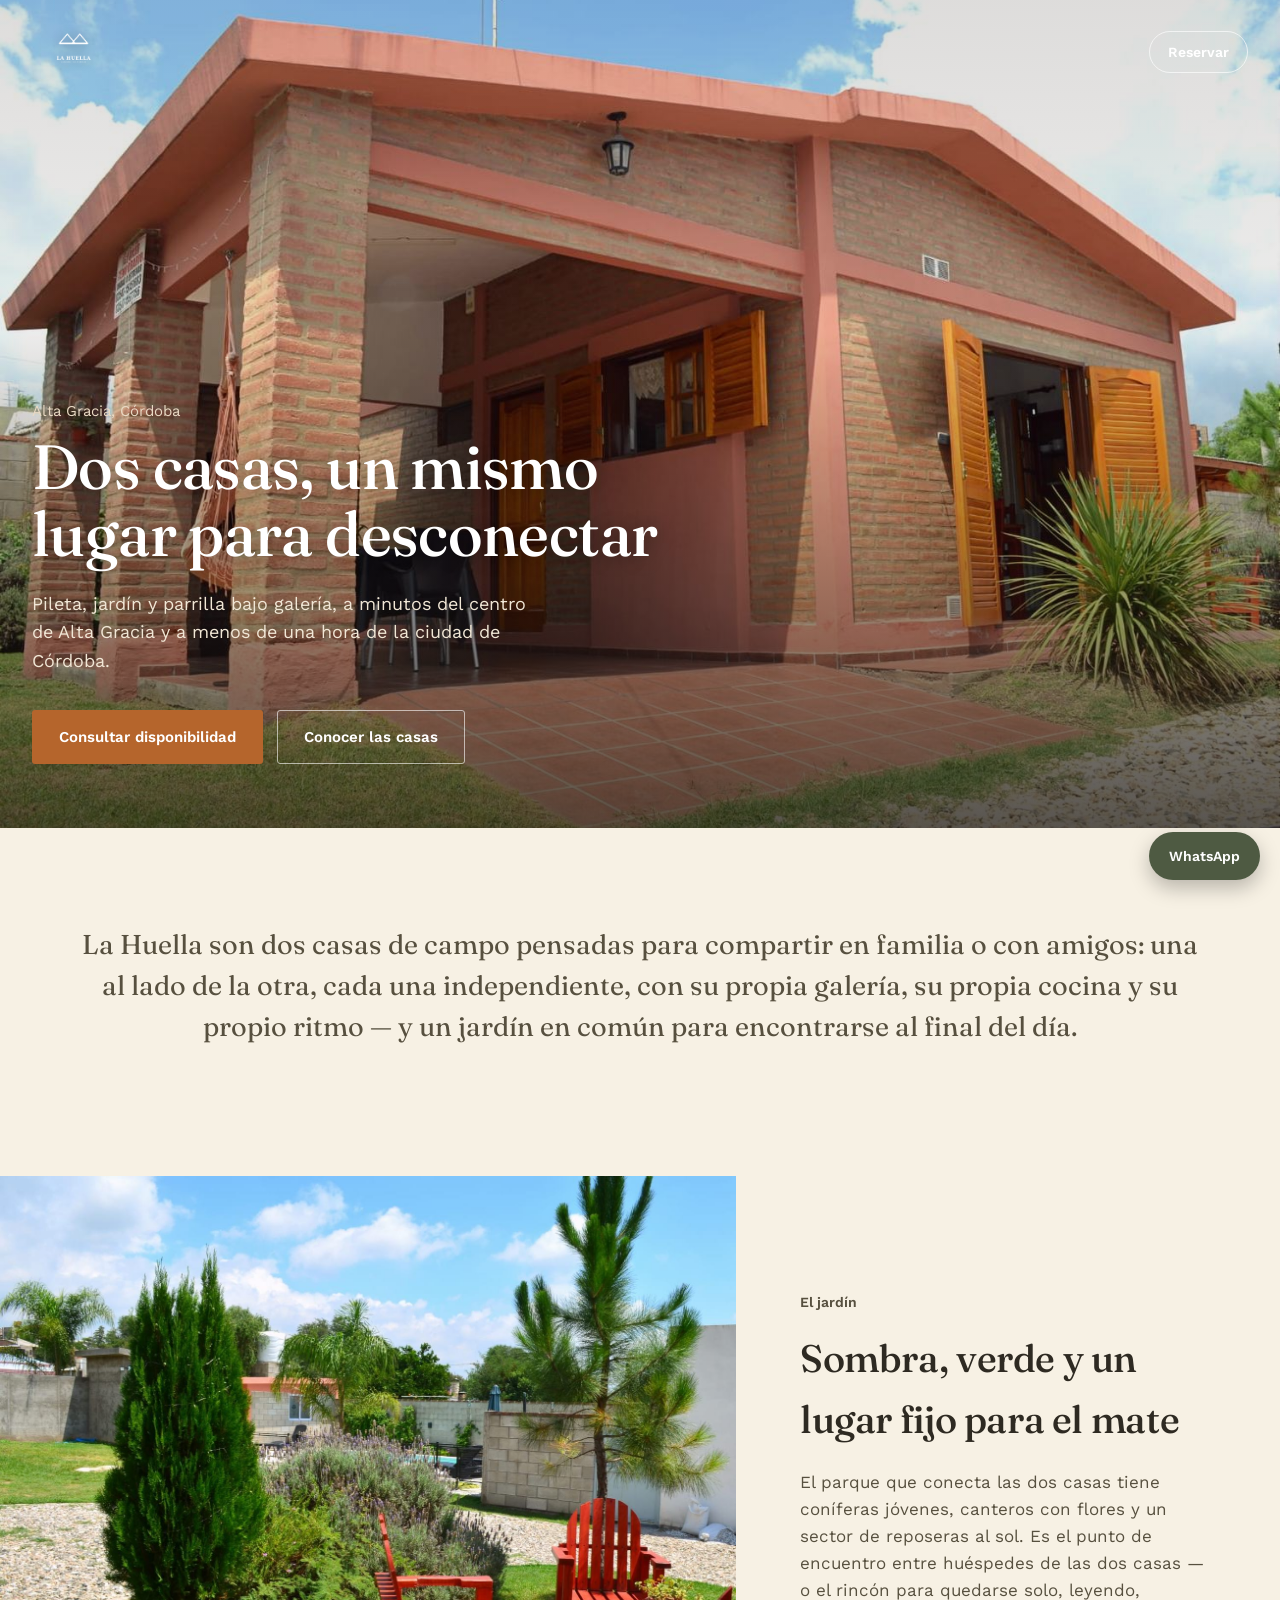
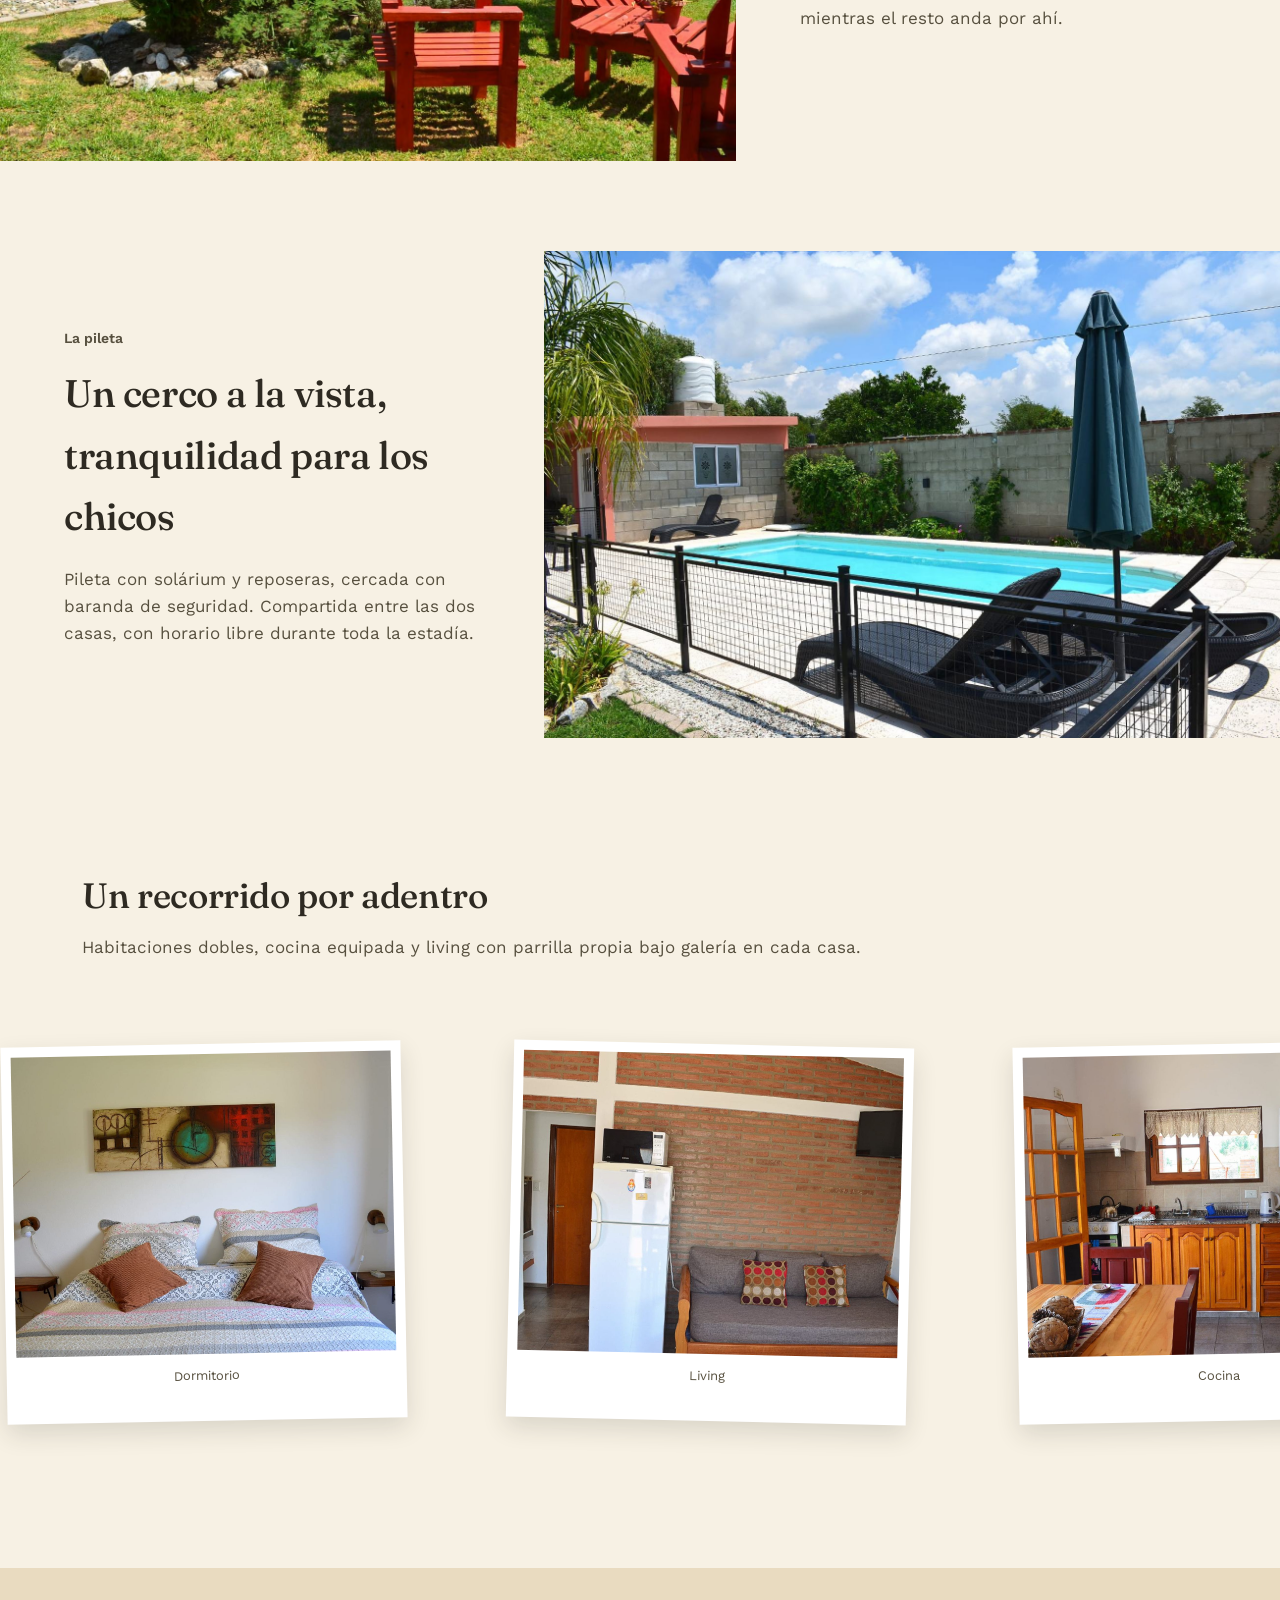
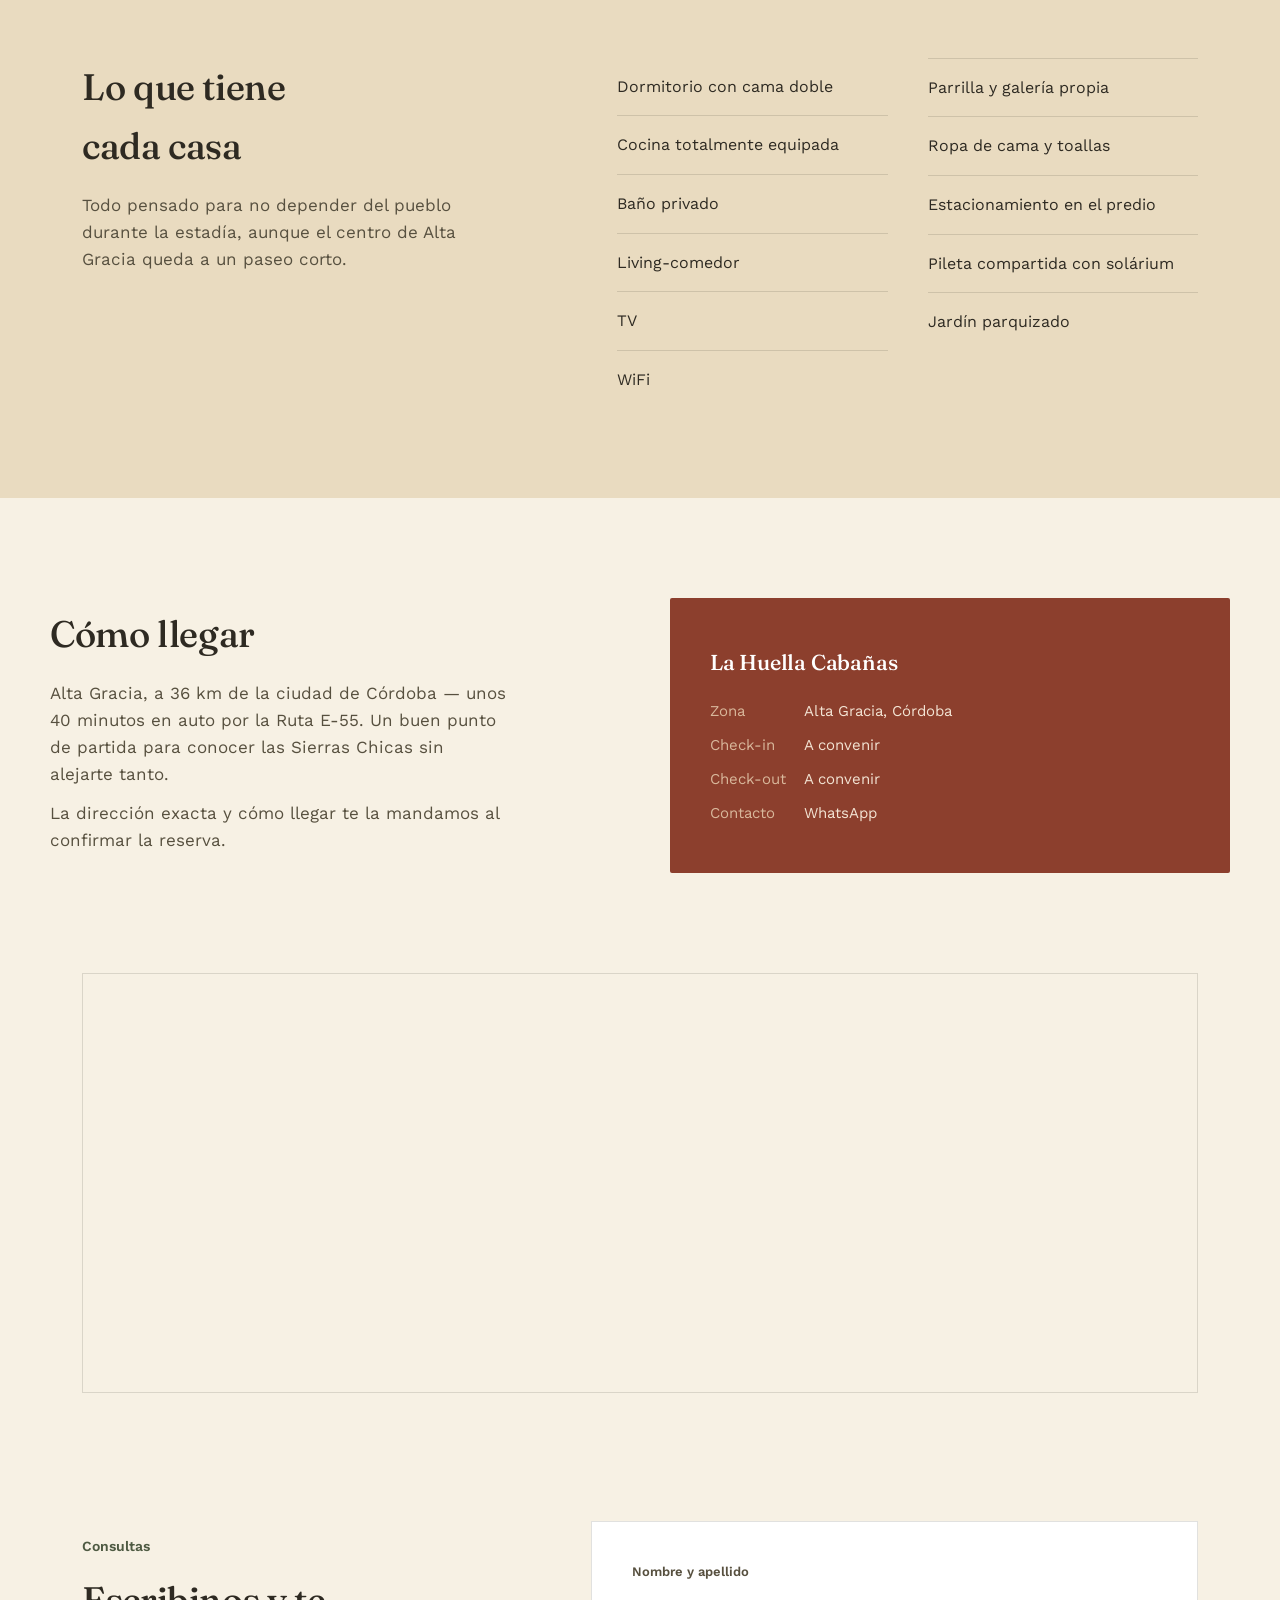
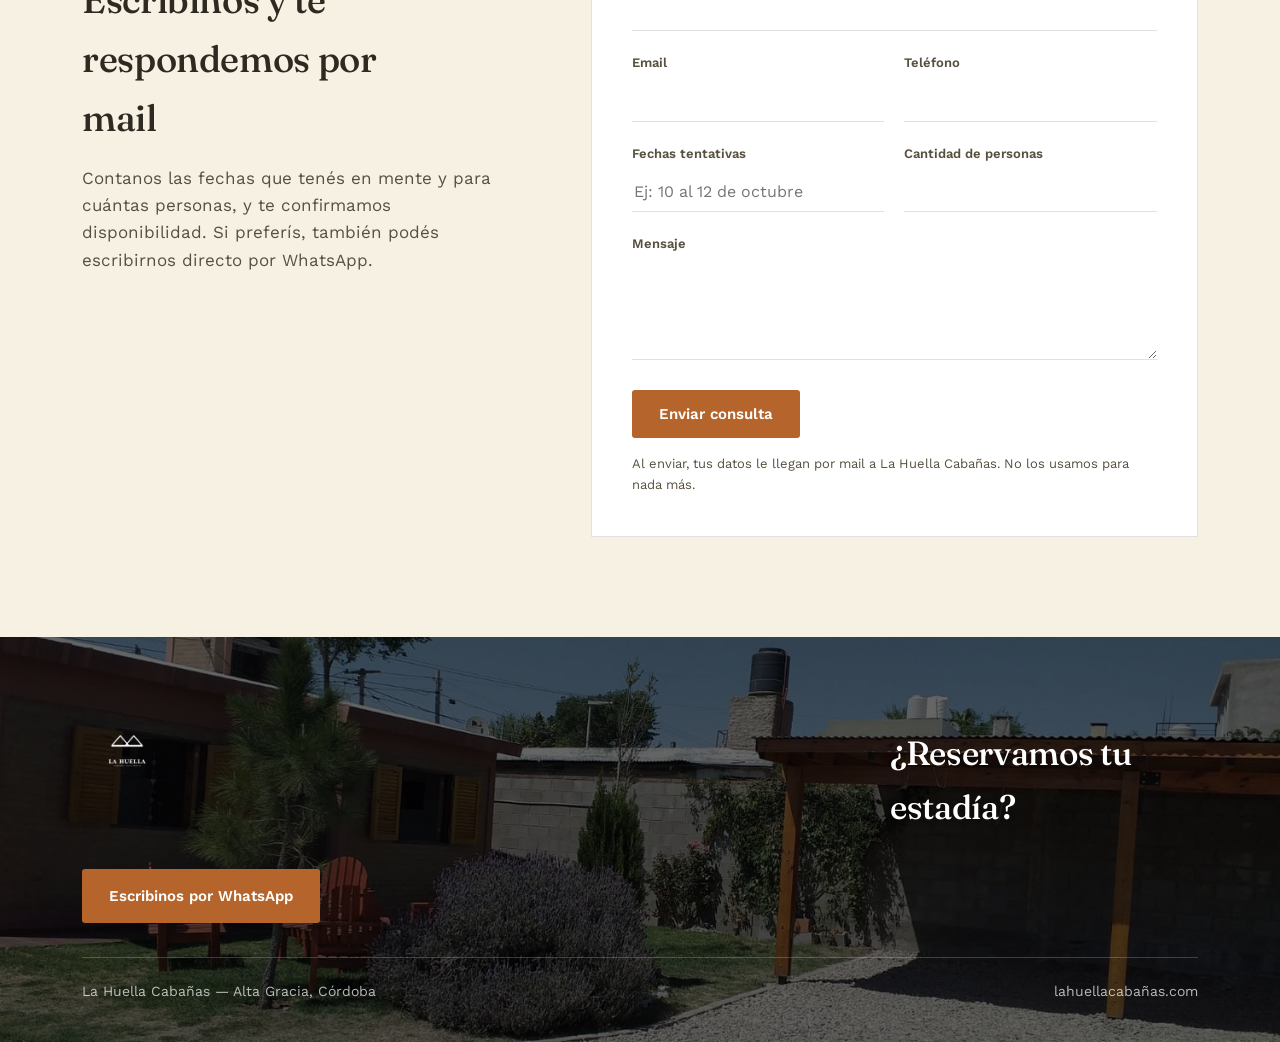
==== index.html @ e029734f "Add files via upload" ====
<!DOCTYPE html>
<html lang="es-AR">
<head>
<meta charset="UTF-8">
<meta name="viewport" content="width=device-width, initial-scale=1.0">
<title>La Huella Cabañas — Alojamiento rural en Alta Gracia, Córdoba</title>
<meta name="description" content="Dos casas independientes con pileta, jardín y parrilla, a minutos de Alta Gracia. Escapada rural cerca de la ciudad de Córdoba.">
<link rel="icon" href="favicon.ico">
<link rel="stylesheet" href="style.css">

<!--
  Nota para César/Juan: este bloque es "Schema.org" (datos estructurados) —
  no se ve en la página, pero le confirma a Google que esto es un alojamiento
  y con qué datos (nombre, ubicación, contacto). Ayuda al posicionamiento local
  y a que Google arme bien la ficha del negocio.
  Reemplazar los placeholders (dirección exacta, teléfono, Instagram) apenas
  los tengamos confirmados.
-->
<script type="application/ld+json">
{
  "@context": "https://schema.org",
  "@type": "LodgingBusiness",
  "name": "La Huella Cabañas",
  "description": "Dos casas independientes con pileta, jardín y parrilla, en Alta Gracia, Córdoba.",
  "image": "https://lahuellacabañas.com/img/PHOTO-2026-07-20-19-51-26_3.jpg",
  "url": "https://lahuellacabañas.com/",
  "telephone": "+54 9 3547 57-7756",
  "priceRange": "$$",
  "address": {
    "@type": "PostalAddress",
    "streetAddress": "A confirmar",
    "addressLocality": "Alta Gracia",
    "addressRegion": "Córdoba",
    "postalCode": "5186",
    "addressCountry": "AR"
  },
  "geo": {
    "@type": "GeoCoordinates",
    "latitude": -31.6532,
    "longitude": -64.4287
  },
  "amenityFeature": [
    { "@type": "LocationFeatureSpecification", "name": "Pileta" },
    { "@type": "LocationFeatureSpecification", "name": "Parrilla" },
    { "@type": "LocationFeatureSpecification", "name": "WiFi" },
    { "@type": "LocationFeatureSpecification", "name": "Estacionamiento" },
    { "@type": "LocationFeatureSpecification", "name": "Cocina equipada" }
  ],
  "sameAs": [
    "https://www.instagram.com/lahuellacabanas"
  ]
}
</script>
</head>
<body>

<header class="topbar">
  <img src="img/logo.png" alt="La Huella Cabañas" class="topbar__mark">
  <a class="topbar__cta" href="https://wa.me/5493547577756" target="_blank" rel="noopener">Reservar</a>
</header>

<section class="hero">
  <img class="hero__img" src="img/PHOTO-2026-07-20-19-51-26_3.jpg" alt="Frente de una de las casas de La Huella, con galería de ladrillo y postigos de madera">
  <div class="hero__scrim"></div>
  <div class="hero__content">
    <p class="hero__eyebrow">Alta Gracia, Córdoba</p>
    <h1>Dos casas, un mismo lugar para desconectar</h1>
    <p class="hero__lede">Pileta, jardín y parrilla bajo galería, a minutos del centro de Alta Gracia y a menos de una hora de la ciudad de Córdoba.</p>
    <div class="hero__actions">
      <a class="btn btn--primary" href="https://wa.me/5493547577756" target="_blank" rel="noopener">Consultar disponibilidad</a>
      <a class="btn btn--ghost" href="#casas">Conocer las casas</a>
    </div>
  </div>
</section>

<section class="intro">
  <div class="wrap">
    <p>La Huella son dos casas de campo pensadas para compartir en familia o con amigos: una al lado de la otra, cada una independiente, con su propia galería, su propia cocina y su propio ritmo — y un jardín en común para encontrarse al final del día.</p>
  </div>
</section>

<section id="casas" class="split">
  <div class="split__photo">
    <img src="img/PHOTO-2026-07-20-19-51-26_4.jpg" alt="Jardín con reposeras rojas, pino y ciprés recién plantados">
  </div>
  <div class="split__text">
    <p class="split__label">El jardín</p>
    <h2>Sombra, verde y un lugar fijo para el mate</h2>
    <p>El parque que conecta las dos casas tiene coníferas jóvenes, canteros con flores y un sector de reposeras al sol. Es el punto de encuentro entre huéspedes de las dos casas — o el rincón para quedarse solo, leyendo, mientras el resto anda por ahí.</p>
  </div>
</section>

<section class="split reverse">
  <div class="split__photo">
    <img src="img/PHOTO-2026-07-20-19-51-25_5.jpg" alt="Pileta con reposeras y sombrilla">
  </div>
  <div class="split__text">
    <p class="split__label">La pileta</p>
    <h2>Un cerco a la vista, tranquilidad para los chicos</h2>
    <p>Pileta con solárium y reposeras, cercada con baranda de seguridad. Compartida entre las dos casas, con horario libre durante toda la estadía.</p>
  </div>
</section>

<section class="gallery">
  <div class="gallery__head wrap">
    <h2>Un recorrido por adentro</h2>
    <p>Habitaciones dobles, cocina equipada y living con parrilla propia bajo galería en cada casa.</p>
  </div>
  <div class="filmstrip">
    <figure class="frame"><img src="img/PHOTO-2026-07-20-19-51-27_5.jpg" alt="Dormitorio con cama doble y mesas de luz a ambos lados"><span>Dormitorio</span></figure>
    <figure class="frame"><img src="img/PHOTO-2026-07-20-19-51-27.jpg" alt="Living con sofá, TV y pared de ladrillo visto"><span>Living</span></figure>
    <figure class="frame"><img src="img/PHOTO-2026-07-20-19-51-25.jpg" alt="Cocina equipada con horno, anafe y calefón"><span>Cocina</span></figure>
    <figure class="frame"><img src="img/PHOTO-2026-07-20-19-51-24_2.jpg" alt="Baño con bacha de piedra sobre mueble de madera"><span>Baño</span></figure>
    <figure class="frame"><img src="img/PHOTO-2026-07-20-19-51-26.jpg" alt="Vista desde la ventana hacia las reposeras del jardín"><span>Vista al jardín</span></figure>
    <figure class="frame"><img src="img/PHOTO-2026-07-20-19-51-25_4.jpg" alt="Pileta con palmera al fondo"><span>Pileta</span></figure>
  </div>
</section>

<section class="amenities">
  <div class="wrap amenities__inner">
    <div>
      <h2>Lo que tiene cada casa</h2>
      <p>Todo pensado para no depender del pueblo durante la estadía, aunque el centro de Alta Gracia queda a un paseo corto.</p>
    </div>
    <ul class="amenities__list">
      <li>Dormitorio con cama doble</li>
      <li>Cocina totalmente equipada</li>
      <li>Baño privado</li>
      <li>Living-comedor</li>
      <li>TV</li>
      <li>WiFi</li>
      <li>Parrilla y galería propia</li>
      <li>Ropa de cama y toallas</li>
      <li>Estacionamiento en el predio</li>
      <li>Pileta compartida con solárium</li>
      <li>Jardín parquizado</li>
    </ul>
  </div>
</section>

<section class="location wrap">
  <div>
    <h2>Cómo llegar</h2>
    <p>Alta Gracia, a 36 km de la ciudad de Córdoba — unos 40 minutos en auto por la Ruta E-55. Un buen punto de partida para conocer las Sierras Chicas sin alejarte tanto.</p>
    <p>La dirección exacta y cómo llegar te la mandamos al confirmar la reserva.</p>
  </div>
  <div class="location__card">
    <h3>La Huella Cabañas</h3>
    <dl>
      <dt>Zona</dt><dd>Alta Gracia, Córdoba</dd>
      <dt>Check-in</dt><dd>A convenir</dd>
      <dt>Check-out</dt><dd>A convenir</dd>
      <dt>Contacto</dt><dd>WhatsApp</dd>
    </dl>
  </div>
</section>

<section class="wrap map-wrap">
  <!--
    Nota para César/Juan: el mapa está centrado en Alta Gracia en general,
    no en la dirección exacta de la casa (todavía no la tenemos cargada).
    Cuando tengan la dirección real, se reemplaza el "q=" de la URL de abajo
    por la dirección exacta o por las coordenadas exactas, y el pin queda
    puesto justo en la puerta de la casa.
  -->
  <iframe
    class="map-embed"
    src="https://www.google.com/maps?q=Alta+Gracia,+C%C3%B3rdoba,+Argentina&output=embed"
    loading="lazy"
    referrerpolicy="no-referrer-when-downgrade"
    title="Ubicación de La Huella Cabañas en Alta Gracia, Córdoba">
  </iframe>
</section>

<section id="contacto" class="contact">
  <div class="wrap contact__inner">
    <div class="contact__intro">
      <p class="split__label">Consultas</p>
      <h2>Escribinos y te respondemos por mail</h2>
      <p>Contanos las fechas que tenés en mente y para cuántas personas, y te confirmamos disponibilidad. Si preferís, también podés escribirnos directo por WhatsApp.</p>
    </div>

    <!--
      IMPORTANTE (nota para César / Juan):
      Este formulario usa FormSubmit (www.formsubmit.co) para mandar el mail sin
      necesidad de servidor propio — funciona perfecto con GitHub Pages, es gratis,
      y no requiere crear cuenta ni loguearse en ningún panel.

      Único paso antes de que quede funcionando del todo:
        La PRIMERA vez que alguien complete este formulario en la web ya publicada,
        FormSubmit le va a mandar un mail a cesaroralvar@yahoo.com.ar pidiendo que
        confirme ("Activate Form" / "Confirm your email"). César solo tiene que
        abrir ese mail y tocar el botón una vez. Después de eso, todas las consultas
        siguientes le llegan directo a su mail, sin que tenga que hacer nada más.

      Tip: para probarlo antes de publicar, completá el formulario vos mismo una
      vez desde el navegador (abriendo el index.html) y fijate que le llegue el
      mail de confirmación a César.
    -->
    <form class="contact__form" action="https://formsubmit.co/cesaroralvar@yahoo.com.ar" method="POST">
      <input type="hidden" name="_subject" value="Nueva consulta desde lahuellacabañas.com">
      <input type="hidden" name="_template" value="table">
      <input type="hidden" name="_captcha" value="false">
      <input type="hidden" name="_next" value="gracias.html">
      <input type="text" name="_honey" style="display:none">

      <div class="field">
        <label for="nombre">Nombre y apellido</label>
        <input id="nombre" type="text" name="Nombre" required>
      </div>

      <div class="field-row">
        <div class="field">
          <label for="email">Email</label>
          <input id="email" type="email" name="Email" required>
        </div>
        <div class="field">
          <label for="telefono">Teléfono</label>
          <input id="telefono" type="tel" name="Teléfono">
        </div>
      </div>

      <div class="field-row">
        <div class="field">
          <label for="fechas">Fechas tentativas</label>
          <input id="fechas" type="text" name="Fechas" placeholder="Ej: 10 al 12 de octubre">
        </div>
        <div class="field">
          <label for="personas">Cantidad de personas</label>
          <input id="personas" type="text" name="Personas">
        </div>
      </div>

      <div class="field">
        <label for="mensaje">Mensaje</label>
        <textarea id="mensaje" name="Mensaje" rows="4"></textarea>
      </div>

      <button type="submit" class="btn btn--primary">Enviar consulta</button>
      <p class="contact__note">Al enviar, tus datos le llegan por mail a La Huella Cabañas. No los usamos para nada más.</p>
    </form>
  </div>
</section>

<footer class="footer">
  <img class="footer__bg" src="img/PHOTO-2026-07-20-19-51-28_2.jpg" alt="">
  <div class="footer__inner">
    <div class="footer__top">
      <img class="footer__mark" src="img/logo.png" alt="La Huella Cabañas">
      <h2>¿Reservamos tu estadía?</h2>
    </div>
    <div class="footer__links">
      <a class="btn btn--primary" href="https://wa.me/5493547577756" target="_blank" rel="noopener">Escribinos por WhatsApp</a>
    </div>
    <div class="footer__bottom">
      <span>La Huella Cabañas — Alta Gracia, Córdoba</span>
      <span>lahuellacabañas.com</span>
    </div>
  </div>
</footer>

<a class="wa-float" href="https://wa.me/5493547577756" target="_blank" rel="noopener">WhatsApp</a>

</body>
</html>
---- style.css ----
/* La Huella Cabañas — hoja de estilos
   Paleta y tipografía tomadas de la identidad de marca (logo terracota/salvia)
   y de los materiales reales de la propiedad (ladrillo, lavanda, madera). */

@import url('https://fonts.googleapis.com/css2?family=Fraunces:opsz,wght@9..144,400;9..144,500;9..144,600&family=Work+Sans:wght@400;500;600&display=swap');

:root {
  --cream: #F7F1E4;
  --sand: #E9DBC0;
  --ink: #2E2A22;
  --ink-soft: #57503F;
  --terracota: #B5652C;
  --brick: #8C3F2D;
  --sage: #6E7A5E;
  --sage-deep: #4E5A42;
  --line: rgba(46, 42, 34, 0.14);
  --radius-photo: 2px;
  --max: 1180px;
}

* { box-sizing: border-box; }

html { scroll-behavior: smooth; }

body {
  margin: 0;
  background: var(--cream);
  color: var(--ink);
  font-family: 'Work Sans', -apple-system, sans-serif;
  font-size: 17px;
  line-height: 1.6;
}

h1, h2, h3 {
  font-family: 'Fraunces', Georgia, serif;
  font-weight: 500;
  color: var(--ink);
  margin: 0;
  letter-spacing: -0.01em;
}

a { color: inherit; }

img { display: block; max-width: 100%; }

.wrap {
  max-width: var(--max);
  margin: 0 auto;
  padding: 0 32px;
}

@media (max-width: 640px) {
  .wrap { padding: 0 22px; }
  body { font-size: 16px; }
}

/* ---------- Top bar ---------- */

.topbar {
  position: absolute;
  top: 0; left: 0; right: 0;
  z-index: 20;
  padding: 26px 32px;
  display: flex;
  align-items: center;
  justify-content: space-between;
}

.topbar__mark {
  height: 52px;
  filter: brightness(0) invert(1) drop-shadow(0 1px 6px rgba(0,0,0,0.45));
}

.topbar__cta {
  font-family: 'Work Sans', sans-serif;
  font-size: 14px;
  font-weight: 600;
  color: #fff;
  border: 1px solid rgba(255,255,255,0.65);
  padding: 9px 18px;
  border-radius: 999px;
  text-decoration: none;
  transition: background 0.2s ease, color 0.2s ease;
}

.topbar__cta:hover { background: #fff; color: var(--brick); }

/* ---------- Hero ---------- */

.hero {
  position: relative;
  height: 92vh;
  min-height: 560px;
  display: flex;
  align-items: flex-end;
  overflow: hidden;
  color: #fff;
}

.hero__img {
  position: absolute;
  inset: 0;
  width: 100%;
  height: 100%;
  object-fit: cover;
  object-position: center 65%;
}

.hero__scrim {
  position: absolute;
  inset: 0;
  background: linear-gradient(180deg, rgba(30,22,14,0.15) 0%, rgba(30,22,14,0.08) 40%, rgba(24,18,12,0.72) 100%);
}

.hero__content {
  position: relative;
  z-index: 5;
  padding: 0 32px 64px;
  width: 100%;
}

.hero__eyebrow {
  font-size: 15px;
  color: #E9D9C4;
  margin: 0 0 10px;
}

.hero h1 {
  font-size: clamp(2.4rem, 5vw, 3.9rem);
  line-height: 1.08;
  color: #fff;
  max-width: 16ch;
  text-shadow: 0 2px 18px rgba(0,0,0,0.35);
}

.hero__lede {
  margin: 22px 0 0;
  max-width: 46ch;
  font-size: 18px;
  color: #F1E7D6;
}

.hero__actions {
  margin-top: 34px;
  display: flex;
  gap: 14px;
  flex-wrap: wrap;
}

.btn {
  display: inline-block;
  font-family: 'Work Sans', sans-serif;
  font-weight: 600;
  font-size: 15px;
  padding: 14px 26px;
  border-radius: 3px;
  text-decoration: none;
  border: 1px solid transparent;
  cursor: pointer;
}

.btn--primary {
  background: var(--terracota);
  color: #fff;
}
.btn--primary:hover { background: #9E5423; }

.btn--ghost {
  color: #fff;
  border-color: rgba(255,255,255,0.6);
}
.btn--ghost:hover { background: rgba(255,255,255,0.12); }

/* ---------- Intro strip ---------- */

.intro {
  padding: 96px 0 40px;
}

.intro__mark {
  width: 46px;
  margin: 0 auto 28px;
  opacity: 0.85;
}

.intro p {
  max-width: 62ch;
  margin: 0 auto;
  text-align: center;
  font-family: 'Fraunces', serif;
  font-size: clamp(1.3rem, 2.6vw, 1.7rem);
  font-weight: 400;
  line-height: 1.5;
  color: var(--ink-soft);
}

/* ---------- Split sections (photo bleeds to edge) ---------- */

.split {
  display: grid;
  grid-template-columns: 1.15fr 0.85fr;
  align-items: stretch;
  margin: 90px 0;
}

.split.reverse { grid-template-columns: 0.85fr 1.15fr; }
.split.reverse .split__photo { order: 2; }
.split.reverse .split__text { order: 1; }

.split__photo { min-height: 480px; overflow: hidden; }
.split__photo img { width: 100%; height: 100%; object-fit: cover; }

.split__text {
  display: flex;
  flex-direction: column;
  justify-content: center;
  padding: 56px 64px;
}

.split__label {
  font-size: 14px;
  color: var(--sage-deep);
  font-weight: 600;
  margin-bottom: 14px;
}

.split__text h2 {
  font-size: clamp(1.8rem, 3vw, 2.4rem);
  margin-bottom: 18px;
}

.split__text p {
  color: var(--ink-soft);
  max-width: 42ch;
  margin: 0 0 14px;
}

@media (max-width: 860px) {
  .split, .split.reverse {
    grid-template-columns: 1fr;
    margin: 0;
  }
  .split.reverse .split__photo,
  .split.reverse .split__text,
  .split__photo, .split__text { order: initial; }
  .split__photo { min-height: 320px; }
  .split__text { padding: 44px 22px; }
}

/* ---------- Filmstrip gallery ---------- */

.gallery {
  padding: 40px 0 110px;
}

.gallery__head {
  padding: 0 32px;
  max-width: var(--max);
  margin: 0 auto 36px;
}

.gallery__head h2 { font-size: clamp(1.7rem, 3vw, 2.2rem); }
.gallery__head p { color: var(--ink-soft); margin-top: 10px; }

.filmstrip {
  display: flex;
  gap: 26px;
  overflow-x: auto;
  padding: 30px 32px 20px;
  scroll-snap-type: x proximity;
  -webkit-overflow-scrolling: touch;
}

.filmstrip::-webkit-scrollbar { height: 8px; }
.filmstrip::-webkit-scrollbar-thumb { background: var(--line); border-radius: 4px; }

.frame {
  flex: 0 0 auto;
  scroll-snap-align: start;
  background: #fff;
  padding: 10px 10px 34px;
  box-shadow: 0 10px 24px rgba(46,42,34,0.14);
  transform: rotate(var(--tilt, 0deg));
}

.frame:nth-child(odd) { --tilt: -1.1deg; }
.frame:nth-child(even) { --tilt: 1.3deg; }

.frame img {
  height: 300px;
  width: auto;
  max-width: 380px;
  object-fit: cover;
}

.frame span {
  display: block;
  text-align: center;
  font-size: 13px;
  color: var(--ink-soft);
  padding-top: 12px;
}

@media (max-width: 640px) {
  .frame img { height: 230px; max-width: 280px; }
}

/* ---------- Amenities ---------- */

.amenities {
  background: var(--sand);
  padding: 90px 0;
}

.amenities__inner {
  display: grid;
  grid-template-columns: 0.9fr 1.1fr;
  gap: 60px;
}

.amenities__inner h2 { font-size: clamp(1.8rem, 3vw, 2.3rem); max-width: 12ch; }
.amenities__inner > div > p { color: var(--ink-soft); margin-top: 16px; max-width: 38ch; }

.amenities__list {
  list-style: none;
  margin: 0;
  padding: 0;
  columns: 2;
  column-gap: 40px;
}

.amenities__list li {
  padding: 16px 0;
  border-top: 1px solid var(--line);
  break-inside: avoid;
  font-size: 16px;
}

.amenities__list li:first-child { border-top: none; }

@media (max-width: 860px) {
  .amenities__inner { grid-template-columns: 1fr; gap: 30px; }
  .amenities__list { columns: 1; }
}

/* ---------- Location ---------- */

.location {
  padding: 100px 0;
  display: grid;
  grid-template-columns: 1fr 1fr;
  gap: 60px;
  align-items: center;
}

.location__icon { width: 64px; margin-bottom: 22px; }

.location h2 { font-size: clamp(1.8rem, 3vw, 2.3rem); margin-bottom: 16px; }
.location p { color: var(--ink-soft); max-width: 42ch; margin: 0 0 12px; }

.location__card {
  background: var(--brick);
  color: #F3E4D4;
  padding: 48px 40px;
  border-radius: 2px;
}

.location__card h3 {
  color: #fff;
  font-size: 1.35rem;
  margin-bottom: 18px;
}

.location__card dl {
  margin: 0;
  display: grid;
  grid-template-columns: auto 1fr;
  gap: 10px 18px;
  font-size: 15px;
}
.location__card dt { color: #D8B79B; }
.location__card dd { margin: 0; }

@media (max-width: 860px) {
  .location { grid-template-columns: 1fr; gap: 34px; }
}

.map-wrap { margin-bottom: 90px; }

.map-embed {
  width: 100%;
  height: 420px;
  border: 1px solid var(--line);
  filter: sepia(8%) saturate(85%);
}

@media (max-width: 640px) {
  .map-embed { height: 300px; }
}

/* ---------- Contact form ---------- */

.contact {
  padding: 30px 0 100px;
}

.contact__inner {
  display: grid;
  grid-template-columns: 0.85fr 1.15fr;
  gap: 60px;
  align-items: start;
}

.contact__intro h2 {
  font-size: clamp(1.8rem, 3vw, 2.3rem);
  margin: 14px 0 16px;
  max-width: 14ch;
}

.contact__intro p:not(.split__label) { color: var(--ink-soft); max-width: 38ch; }

.contact__form {
  background: #fff;
  padding: 40px;
  border: 1px solid var(--line);
}

.field { margin-bottom: 22px; }

.field-row {
  display: grid;
  grid-template-columns: 1fr 1fr;
  gap: 20px;
}

label {
  display: block;
  font-size: 13px;
  font-weight: 600;
  color: var(--ink-soft);
  margin-bottom: 8px;
}

input, textarea {
  width: 100%;
  border: none;
  border-bottom: 1px solid var(--line);
  background: transparent;
  padding: 10px 2px;
  font-family: 'Work Sans', sans-serif;
  font-size: 16px;
  color: var(--ink);
}

input:focus, textarea:focus {
  outline: none;
  border-bottom-color: var(--terracota);
}

textarea { resize: vertical; }

.contact__note {
  margin: 16px 0 0;
  font-size: 13px;
  color: var(--ink-soft);
}

@media (max-width: 860px) {
  .contact__inner { grid-template-columns: 1fr; gap: 30px; }
  .field-row { grid-template-columns: 1fr; gap: 0; }
  .contact__form { padding: 28px 22px; }
}

/* ---------- Footer ---------- */

.footer {
  position: relative;
  color: #fff;
  overflow: hidden;
}

.footer__bg {
  position: absolute;
  inset: 0;
  width: 100%;
  height: 100%;
  object-fit: cover;
  filter: saturate(0.75) brightness(0.4);
}

.footer__inner {
  position: relative;
  z-index: 2;
  padding: 90px 32px 40px;
  max-width: var(--max);
  margin: 0 auto;
  display: flex;
  flex-direction: column;
  gap: 34px;
}

.footer__top {
  display: flex;
  justify-content: space-between;
  align-items: flex-start;
  flex-wrap: wrap;
  gap: 30px;
}

.footer__mark { height: 56px; filter: brightness(0) invert(1); }

.footer__top h2 {
  color: #fff;
  font-size: clamp(1.6rem, 3vw, 2.1rem);
  max-width: 14ch;
}

.footer__links {
  display: flex;
  gap: 16px;
  flex-wrap: wrap;
}

.footer__bottom {
  border-top: 1px solid rgba(255,255,255,0.2);
  padding-top: 22px;
  display: flex;
  justify-content: space-between;
  flex-wrap: wrap;
  gap: 10px;
  font-size: 14px;
  color: rgba(255,255,255,0.7);
}

/* ---------- Sticky WhatsApp (mobile-friendly) ---------- */

.wa-float {
  position: fixed;
  right: 20px;
  bottom: 20px;
  z-index: 40;
  background: var(--sage-deep);
  color: #fff;
  padding: 13px 20px;
  border-radius: 999px;
  text-decoration: none;
  font-weight: 600;
  font-size: 14px;
  box-shadow: 0 8px 20px rgba(0,0,0,0.25);
}
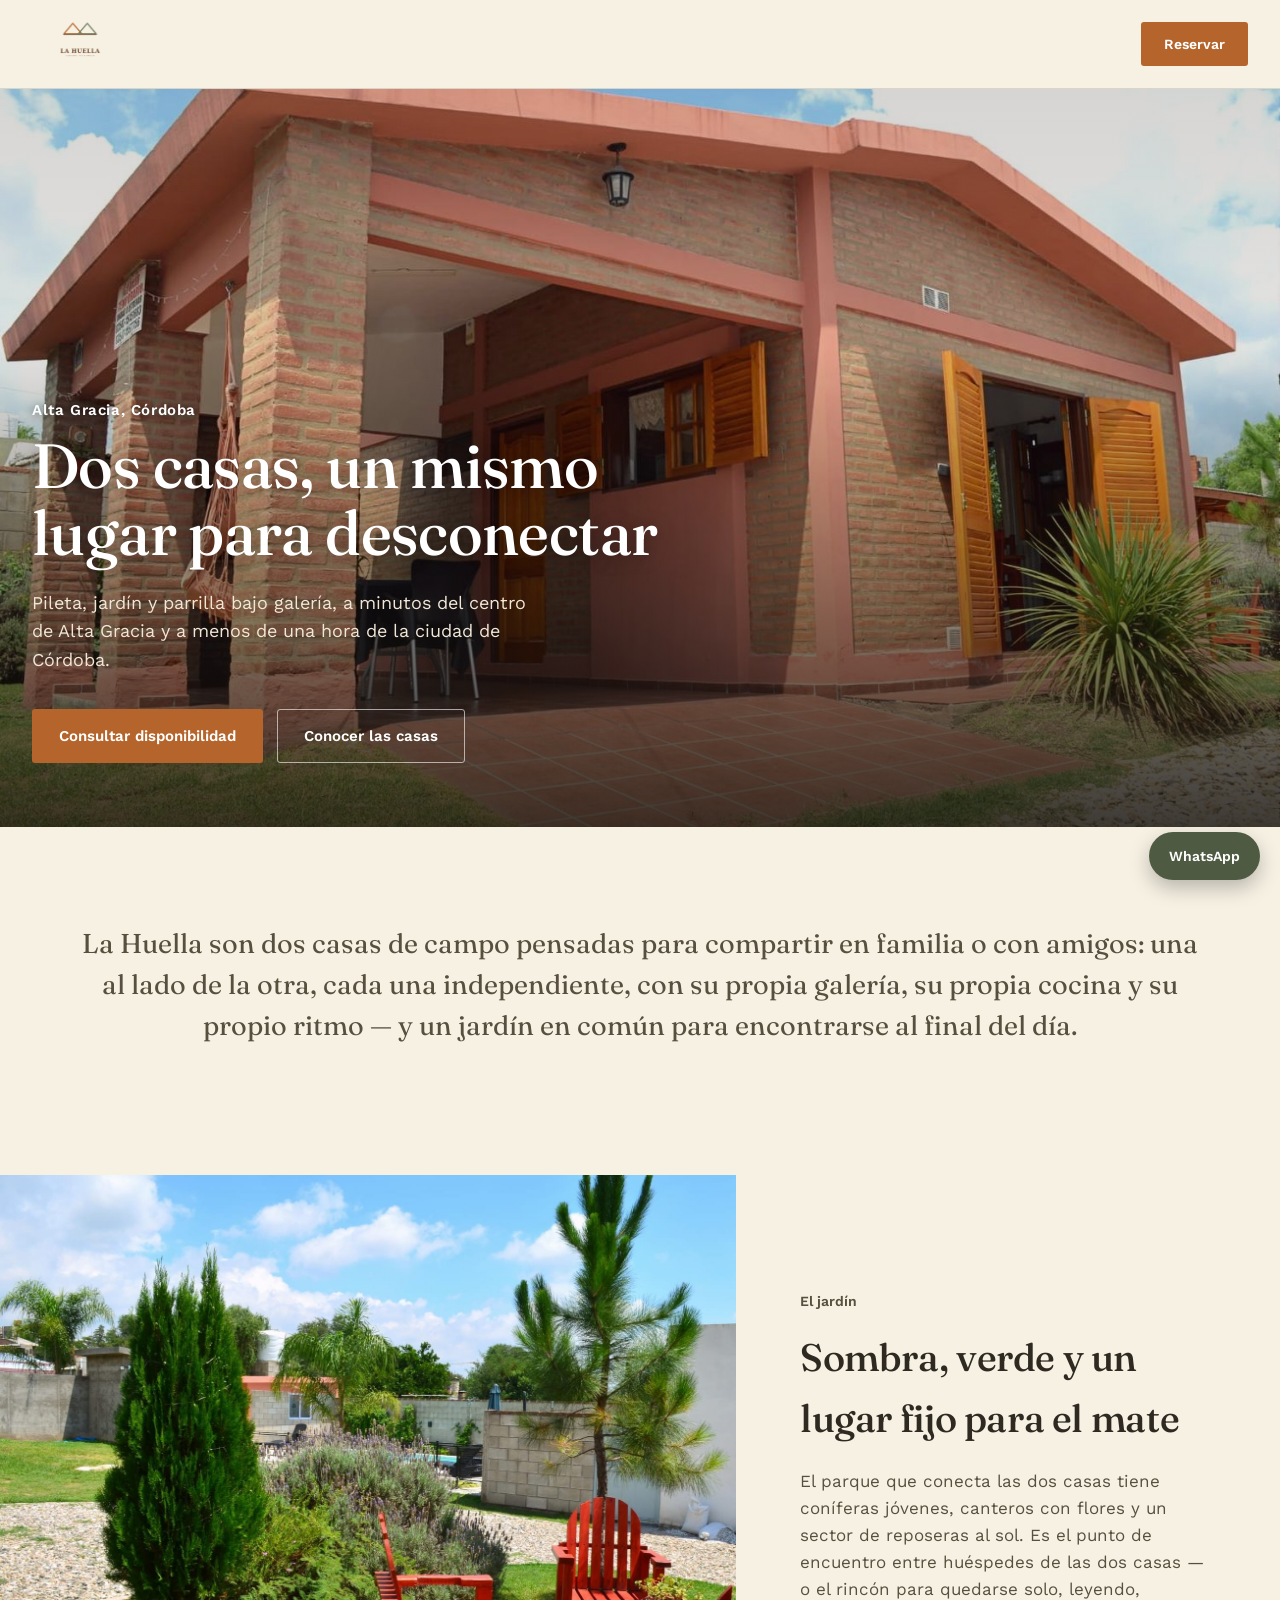
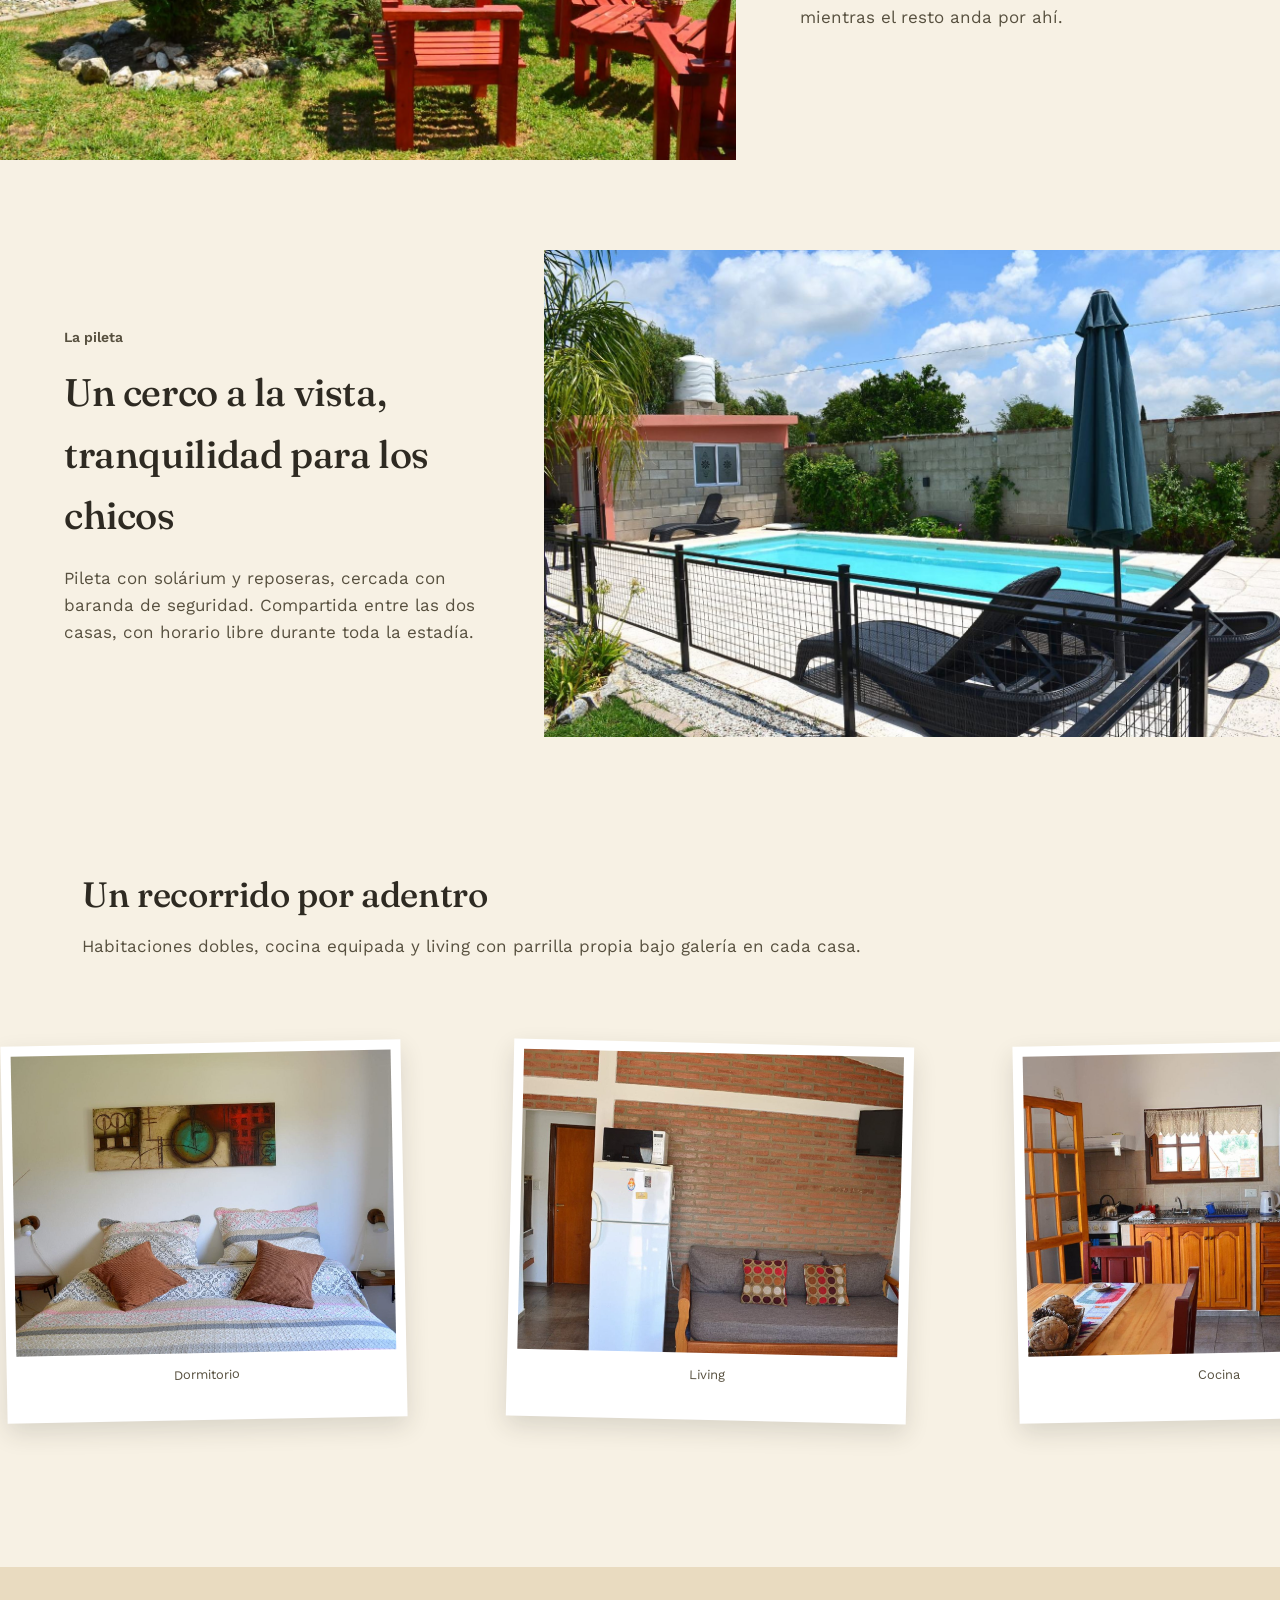
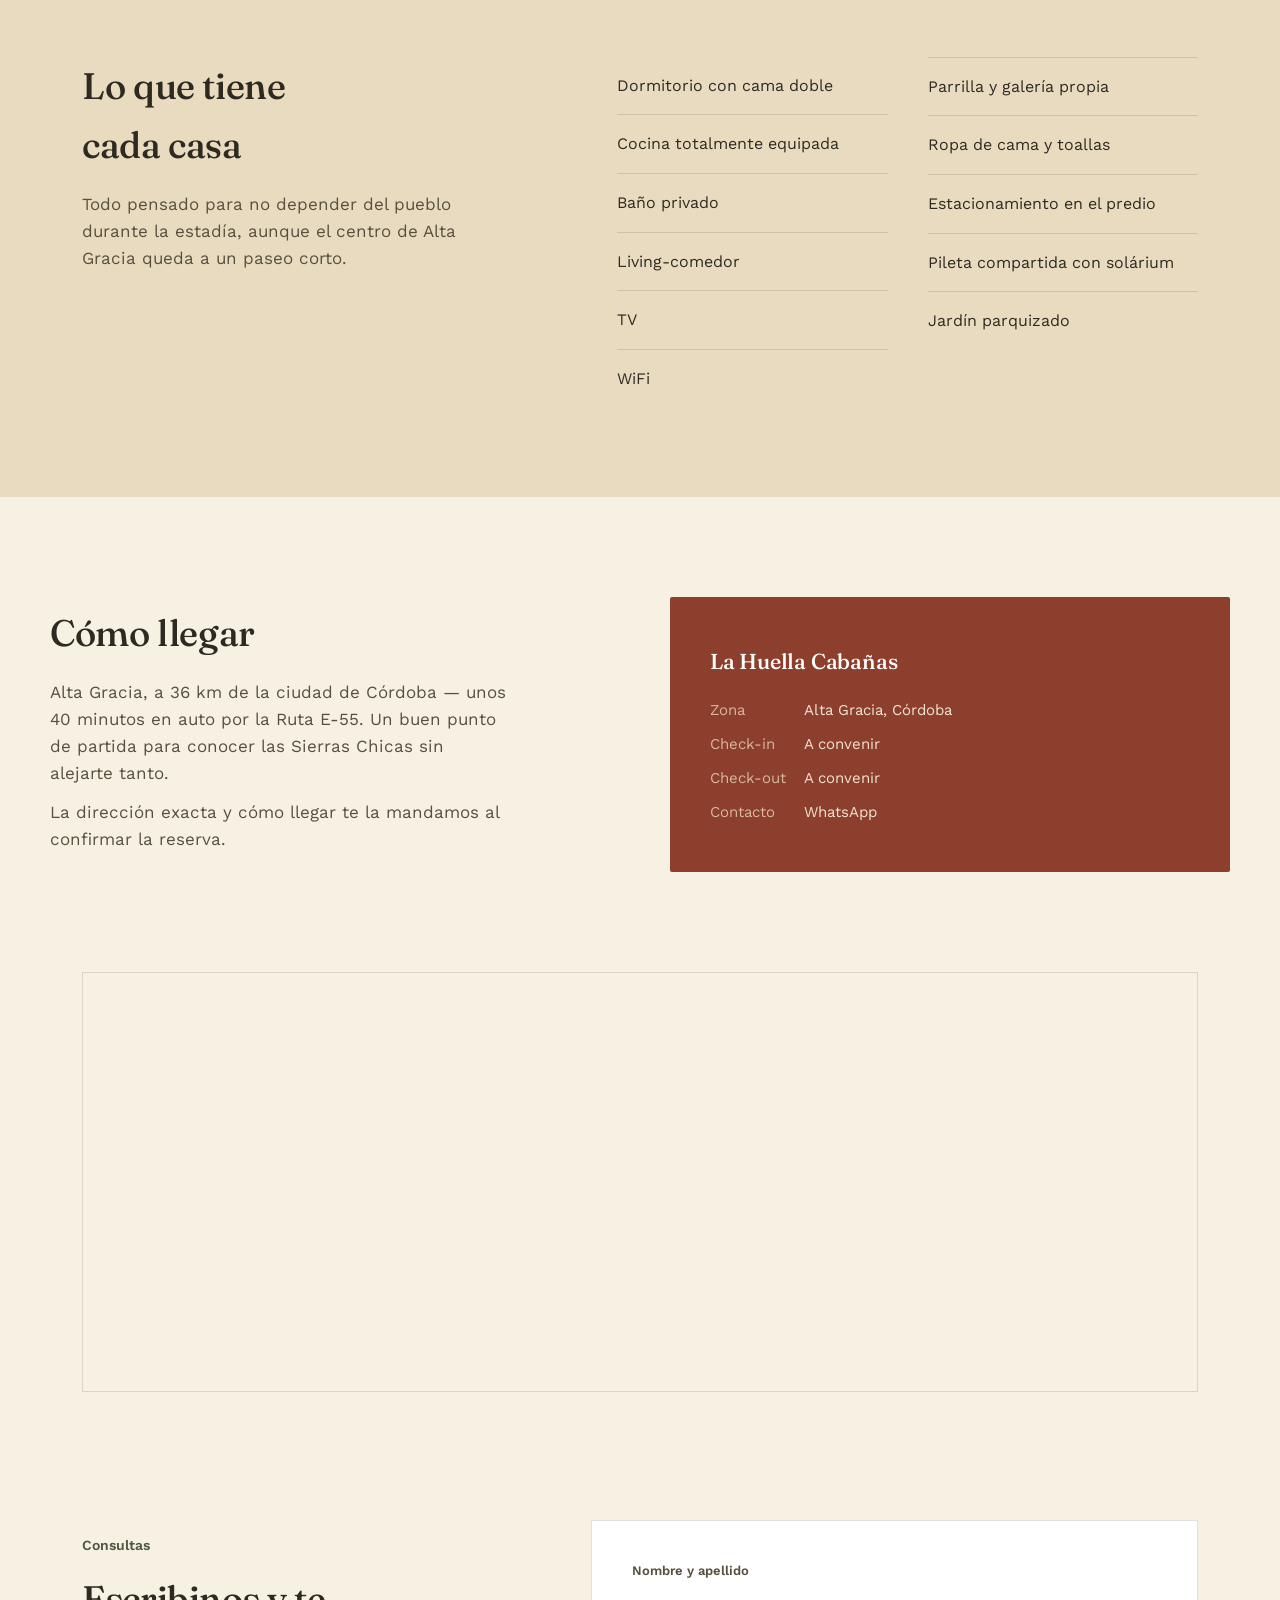
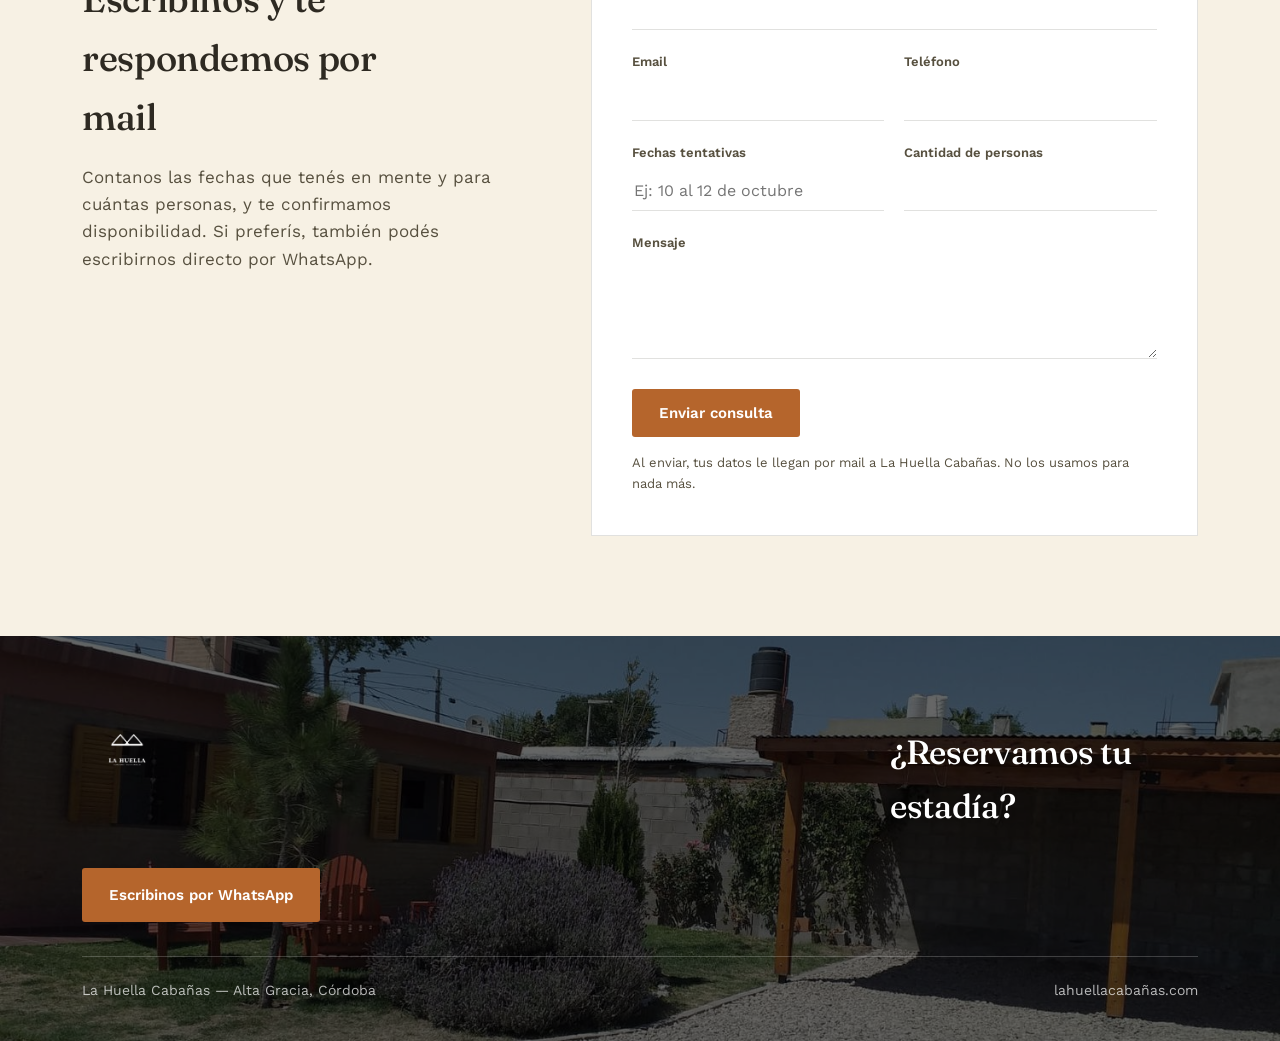
==== commit 13bcccb6: "Add files via upload" ====
--- a/index.html
+++ b/index.html
@@ -54,9 +54,9 @@
 </head>
 <body>
 
-<header class="topbar">
-  <img src="img/logo.png" alt="La Huella Cabañas" class="topbar__mark">
-  <a class="topbar__cta" href="https://wa.me/5493547577756" target="_blank" rel="noopener">Reservar</a>
+<header class="site-header">
+  <img src="img/logo.png" alt="La Huella Cabañas" class="site-header__mark">
+  <a class="btn btn--primary btn--small" href="https://wa.me/5493547577756" target="_blank" rel="noopener">Reservar</a>
 </header>
 
 <section class="hero">
--- a/style.css
+++ b/style.css
@@ -54,43 +54,40 @@
   body { font-size: 16px; }
 }
 
-/* ---------- Top bar ---------- */
-
-.topbar {
-  position: absolute;
-  top: 0; left: 0; right: 0;
-  z-index: 20;
-  padding: 26px 32px;
+/* ---------- Site header (fijo, con color sólido) ---------- */
+
+.site-header {
+  position: sticky;
+  top: 0;
+  z-index: 50;
+  background: var(--cream);
+  border-bottom: 1px solid var(--line);
+  padding: 14px 32px;
   display: flex;
   align-items: center;
   justify-content: space-between;
 }
 
-.topbar__mark {
-  height: 52px;
-  filter: brightness(0) invert(1) drop-shadow(0 1px 6px rgba(0,0,0,0.45));
-}
-
-.topbar__cta {
-  font-family: 'Work Sans', sans-serif;
+.site-header__mark {
+  height: 60px;
+}
+
+.btn.btn--small {
+  padding: 10px 22px;
   font-size: 14px;
-  font-weight: 600;
-  color: #fff;
-  border: 1px solid rgba(255,255,255,0.65);
-  padding: 9px 18px;
-  border-radius: 999px;
-  text-decoration: none;
-  transition: background 0.2s ease, color 0.2s ease;
-}
-
-.topbar__cta:hover { background: #fff; color: var(--brick); }
+}
+
+@media (max-width: 640px) {
+  .site-header { padding: 12px 22px; }
+  .site-header__mark { height: 48px; }
+}
 
 /* ---------- Hero ---------- */
 
 .hero {
   position: relative;
-  height: 92vh;
-  min-height: 560px;
+  height: calc(92vh - 90px);
+  min-height: 520px;
   display: flex;
   align-items: flex-end;
   overflow: hidden;
@@ -109,7 +106,7 @@
 .hero__scrim {
   position: absolute;
   inset: 0;
-  background: linear-gradient(180deg, rgba(30,22,14,0.15) 0%, rgba(30,22,14,0.08) 40%, rgba(24,18,12,0.72) 100%);
+  background: linear-gradient(180deg, rgba(30,22,14,0.18) 0%, rgba(30,22,14,0.12) 35%, rgba(20,15,10,0.82) 100%);
 }
 
 .hero__content {
@@ -121,7 +118,10 @@
 
 .hero__eyebrow {
   font-size: 15px;
-  color: #E9D9C4;
+  font-weight: 600;
+  letter-spacing: 0.04em;
+  color: #fff;
+  text-shadow: 0 1px 10px rgba(0,0,0,0.55);
   margin: 0 0 10px;
 }
 
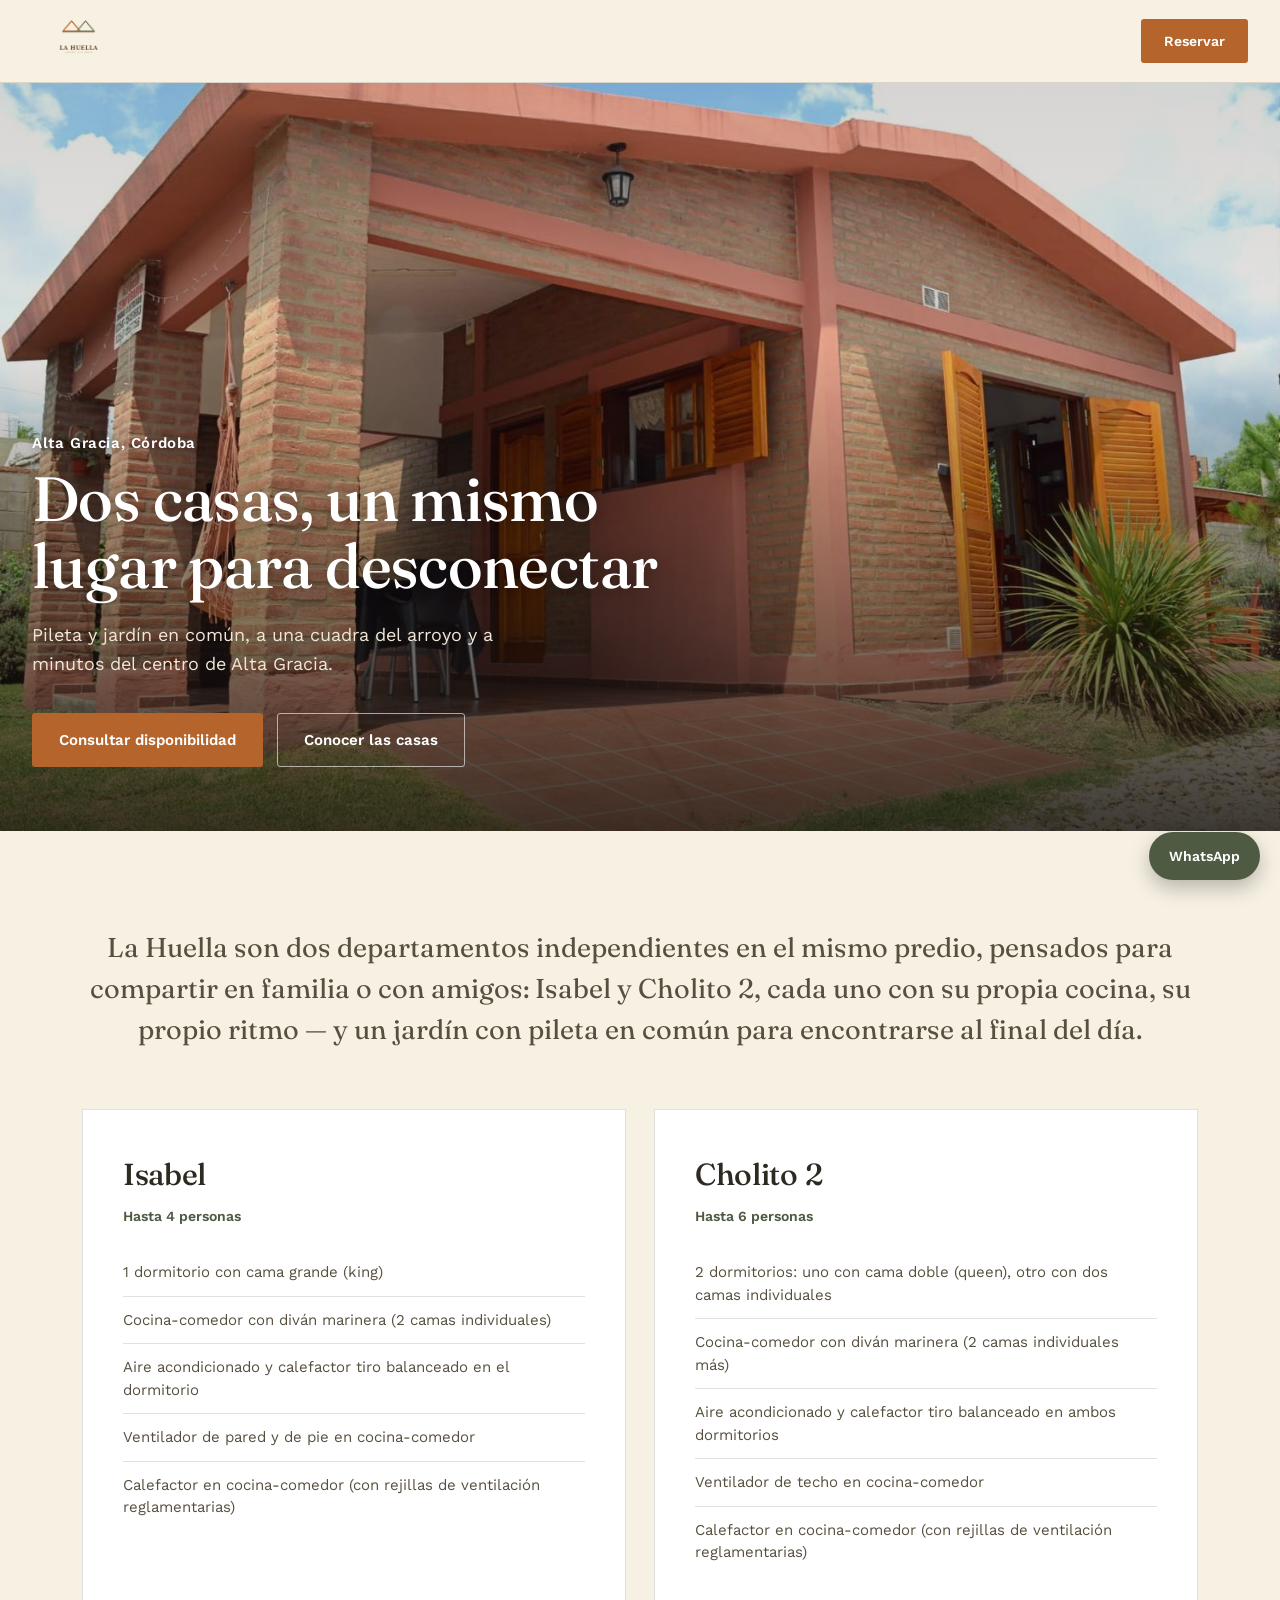
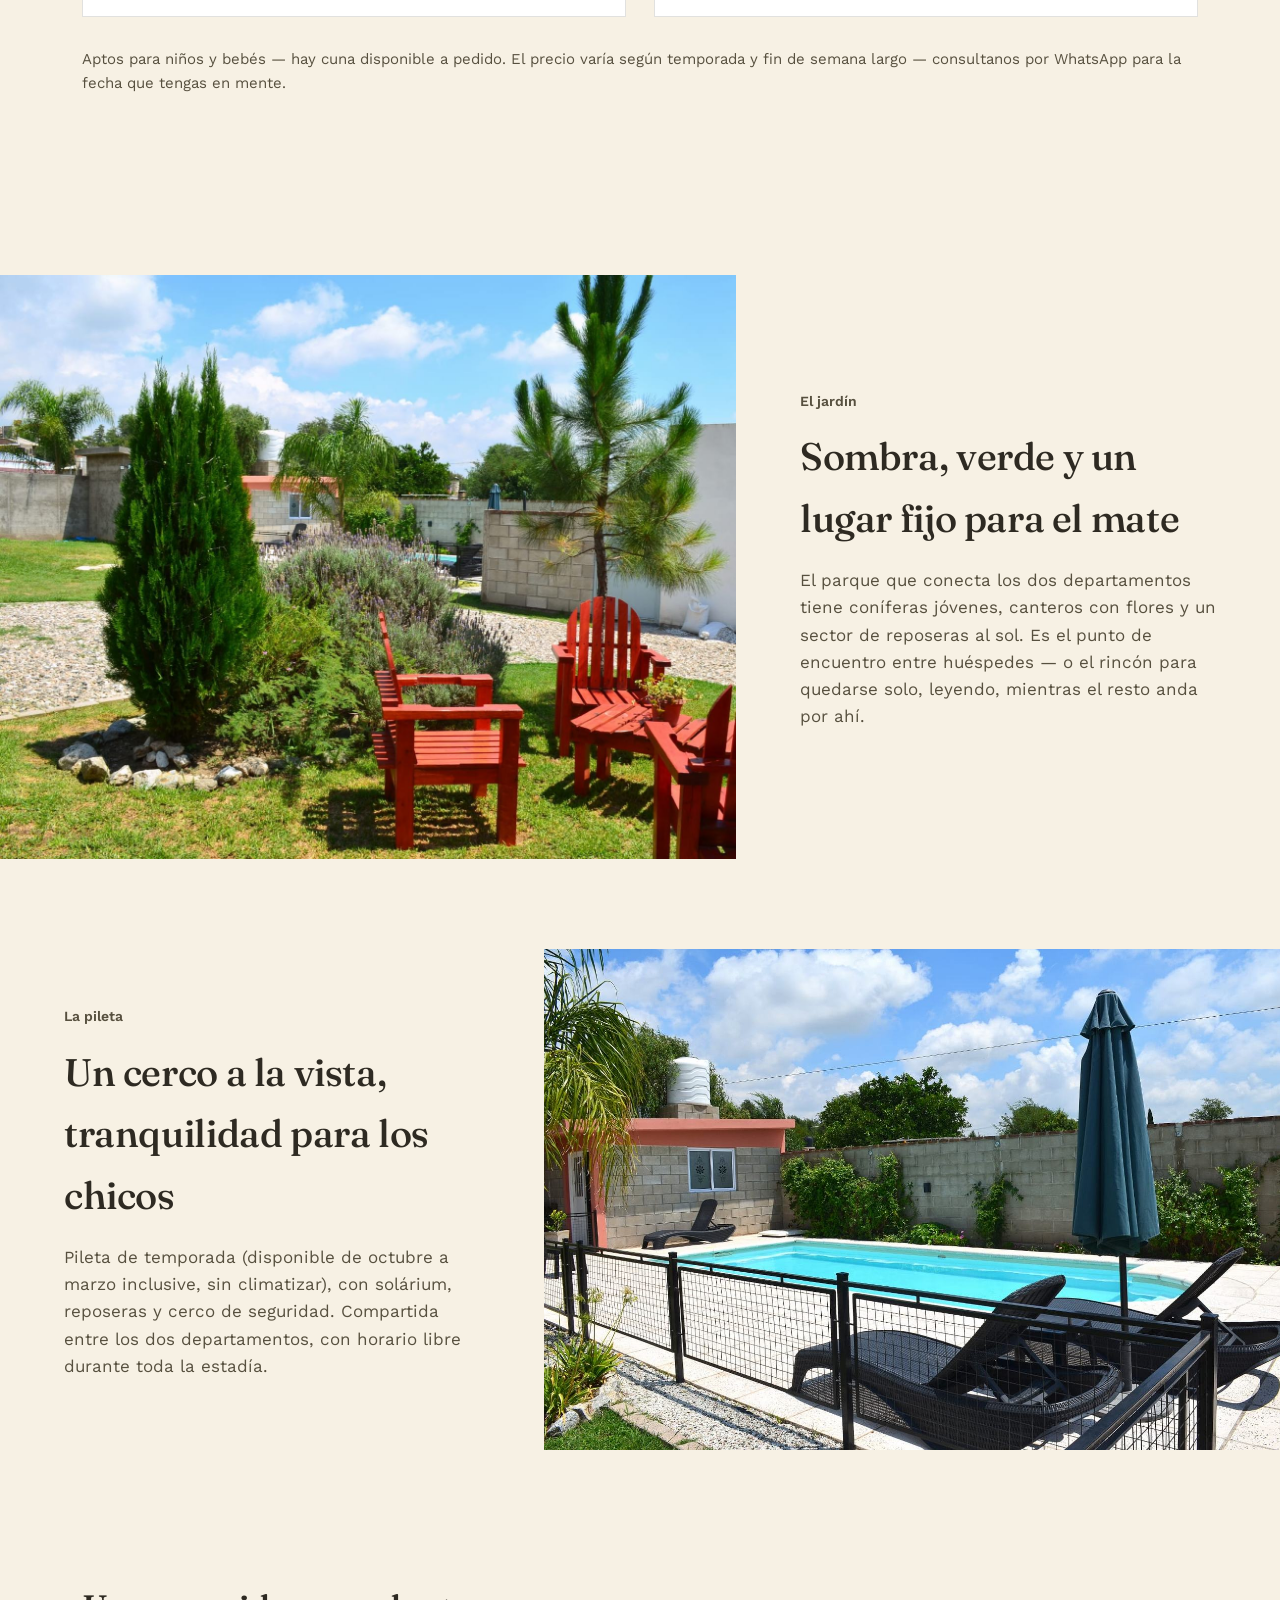
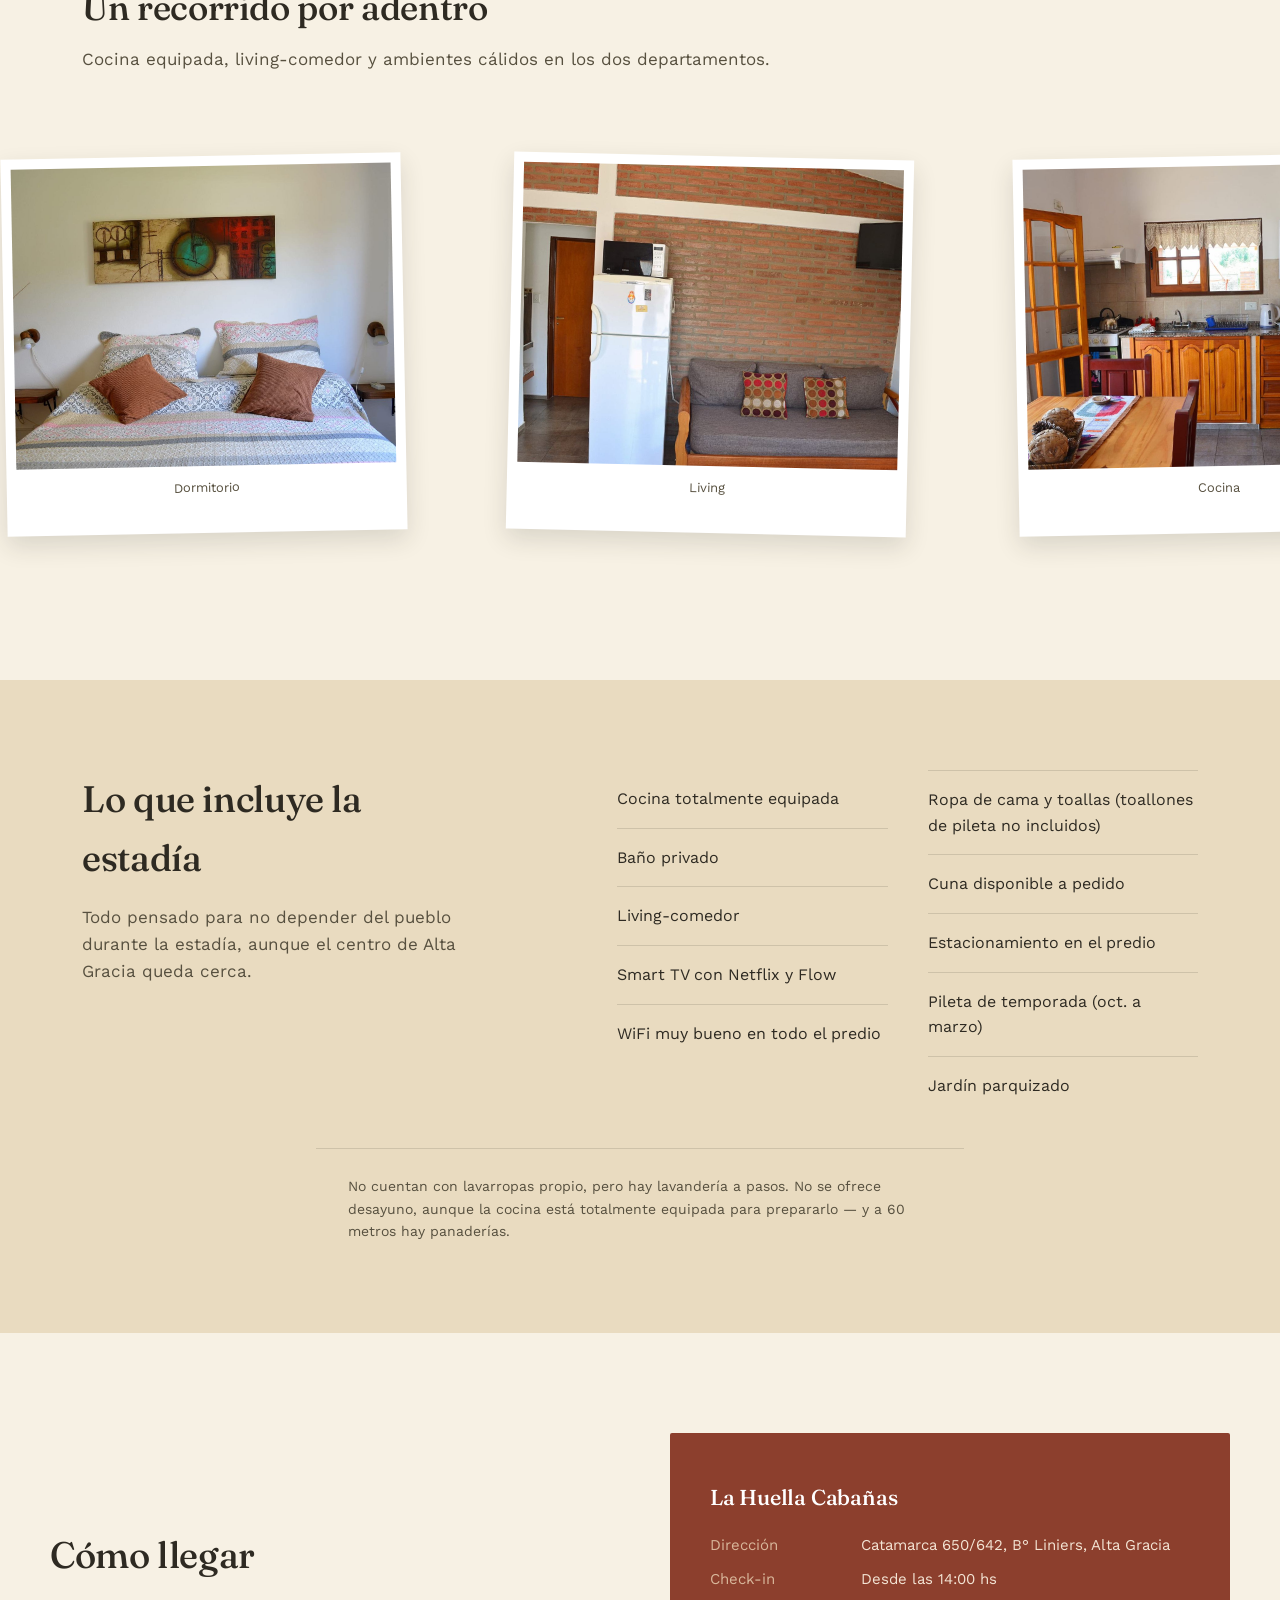
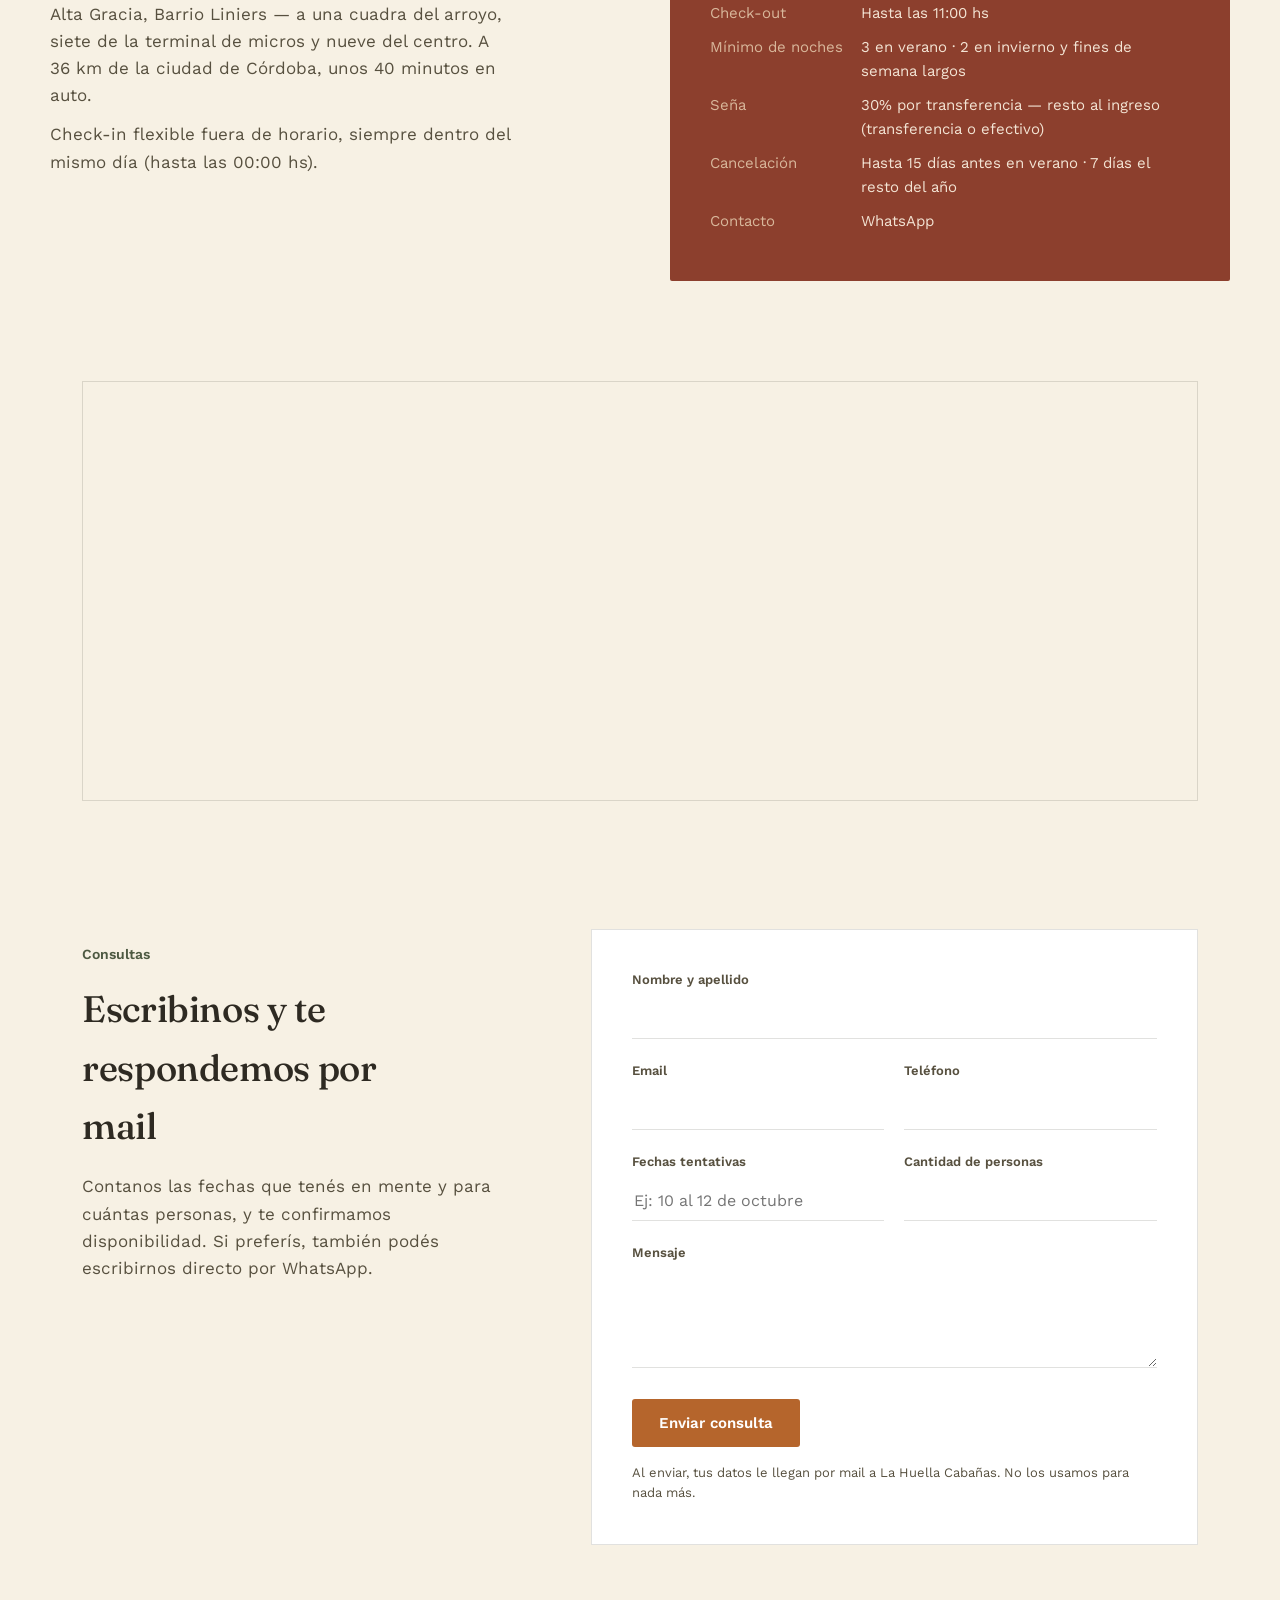
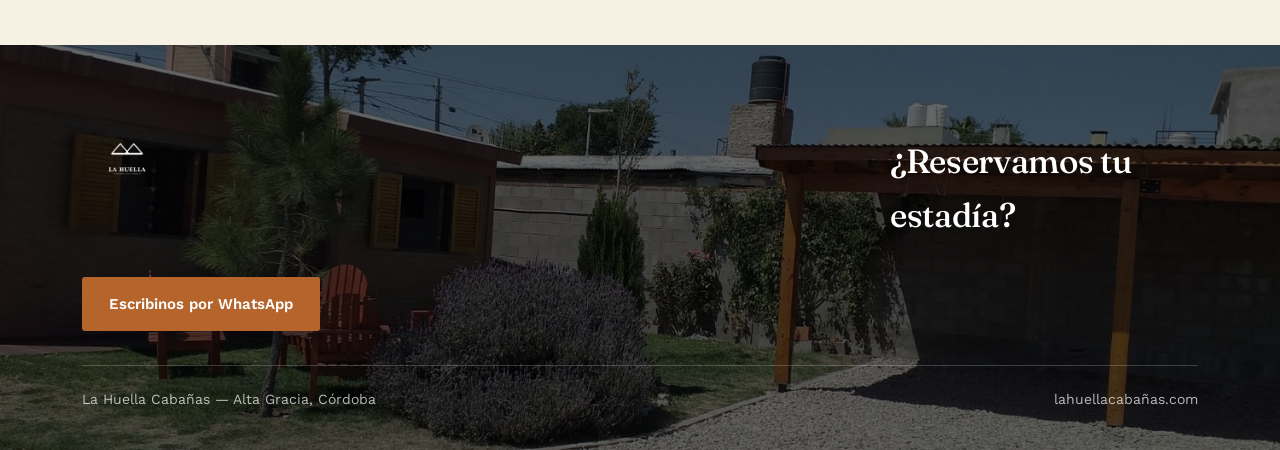
==== commit b9e7bc2a: "Add files via upload" ====
--- a/index.html
+++ b/index.html
@@ -3,8 +3,8 @@
 <head>
 <meta charset="UTF-8">
 <meta name="viewport" content="width=device-width, initial-scale=1.0">
-<title>La Huella Cabañas — Alojamiento rural en Alta Gracia, Córdoba</title>
-<meta name="description" content="Dos casas independientes con pileta, jardín y parrilla, a minutos de Alta Gracia. Escapada rural cerca de la ciudad de Córdoba.">
+<title>La Huella Cabañas — Alojamiento en Alta Gracia, Córdoba</title>
+<meta name="description" content="Isabel y Cholito 2, dos departamentos independientes con pileta y jardín en común, en Barrio Liniers, Alta Gracia. A una cuadra del arroyo.">
 <link rel="icon" href="favicon.ico">
 <link rel="stylesheet" href="style.css">
 
@@ -13,22 +13,24 @@
   no se ve en la página, pero le confirma a Google que esto es un alojamiento
   y con qué datos (nombre, ubicación, contacto). Ayuda al posicionamiento local
   y a que Google arme bien la ficha del negocio.
-  Reemplazar los placeholders (dirección exacta, teléfono, Instagram) apenas
-  los tengamos confirmados.
+  Falta agregar el Instagram real en "sameAs" apenas lo tengamos.
 -->
 <script type="application/ld+json">
 {
   "@context": "https://schema.org",
   "@type": "LodgingBusiness",
   "name": "La Huella Cabañas",
-  "description": "Dos casas independientes con pileta, jardín y parrilla, en Alta Gracia, Córdoba.",
+  "description": "Dos departamentos independientes (Isabel y Cholito 2) con pileta y jardín en común, en Barrio Liniers, Alta Gracia, Córdoba.",
   "image": "https://lahuellacabañas.com/img/PHOTO-2026-07-20-19-51-26_3.jpg",
   "url": "https://lahuellacabañas.com/",
   "telephone": "+54 9 3547 57-7756",
+  "email": "cesaroralvar@yahoo.com.ar",
   "priceRange": "$$",
+  "checkinTime": "14:00",
+  "checkoutTime": "11:00",
   "address": {
     "@type": "PostalAddress",
-    "streetAddress": "A confirmar",
+    "streetAddress": "Catamarca 650/642, Barrio Liniers",
     "addressLocality": "Alta Gracia",
     "addressRegion": "Córdoba",
     "postalCode": "5186",
@@ -40,11 +42,12 @@
     "longitude": -64.4287
   },
   "amenityFeature": [
-    { "@type": "LocationFeatureSpecification", "name": "Pileta" },
-    { "@type": "LocationFeatureSpecification", "name": "Parrilla" },
+    { "@type": "LocationFeatureSpecification", "name": "Pileta de temporada" },
     { "@type": "LocationFeatureSpecification", "name": "WiFi" },
     { "@type": "LocationFeatureSpecification", "name": "Estacionamiento" },
-    { "@type": "LocationFeatureSpecification", "name": "Cocina equipada" }
+    { "@type": "LocationFeatureSpecification", "name": "Cocina equipada" },
+    { "@type": "LocationFeatureSpecification", "name": "Aire acondicionado" },
+    { "@type": "LocationFeatureSpecification", "name": "Apto para niños y bebés" }
   ],
   "sameAs": [
     "https://www.instagram.com/lahuellacabanas"
@@ -65,7 +68,7 @@
   <div class="hero__content">
     <p class="hero__eyebrow">Alta Gracia, Córdoba</p>
     <h1>Dos casas, un mismo lugar para desconectar</h1>
-    <p class="hero__lede">Pileta, jardín y parrilla bajo galería, a minutos del centro de Alta Gracia y a menos de una hora de la ciudad de Córdoba.</p>
+    <p class="hero__lede">Pileta y jardín en común, a una cuadra del arroyo y a minutos del centro de Alta Gracia.</p>
     <div class="hero__actions">
       <a class="btn btn--primary" href="https://wa.me/5493547577756" target="_blank" rel="noopener">Consultar disponibilidad</a>
       <a class="btn btn--ghost" href="#casas">Conocer las casas</a>
@@ -75,18 +78,48 @@
 
 <section class="intro">
   <div class="wrap">
-    <p>La Huella son dos casas de campo pensadas para compartir en familia o con amigos: una al lado de la otra, cada una independiente, con su propia galería, su propia cocina y su propio ritmo — y un jardín en común para encontrarse al final del día.</p>
-  </div>
-</section>
-
-<section id="casas" class="split">
+    <p>La Huella son dos departamentos independientes en el mismo predio, pensados para compartir en familia o con amigos: Isabel y Cholito 2, cada uno con su propia cocina, su propio ritmo — y un jardín con pileta en común para encontrarse al final del día.</p>
+  </div>
+</section>
+
+<section id="casas" class="houses">
+  <div class="wrap">
+    <div class="houses__grid">
+      <article class="house-card">
+        <h3>Isabel</h3>
+        <p class="house-card__cap">Hasta 4 personas</p>
+        <ul class="house-card__list">
+          <li>1 dormitorio con cama grande (king)</li>
+          <li>Cocina-comedor con diván marinera (2 camas individuales)</li>
+          <li>Aire acondicionado y calefactor tiro balanceado en el dormitorio</li>
+          <li>Ventilador de pared y de pie en cocina-comedor</li>
+          <li>Calefactor en cocina-comedor (con rejillas de ventilación reglamentarias)</li>
+        </ul>
+      </article>
+      <article class="house-card">
+        <h3>Cholito 2</h3>
+        <p class="house-card__cap">Hasta 6 personas</p>
+        <ul class="house-card__list">
+          <li>2 dormitorios: uno con cama doble (queen), otro con dos camas individuales</li>
+          <li>Cocina-comedor con diván marinera (2 camas individuales más)</li>
+          <li>Aire acondicionado y calefactor tiro balanceado en ambos dormitorios</li>
+          <li>Ventilador de techo en cocina-comedor</li>
+          <li>Calefactor en cocina-comedor (con rejillas de ventilación reglamentarias)</li>
+        </ul>
+      </article>
+    </div>
+    <p class="houses__note">Aptos para niños y bebés — hay cuna disponible a pedido. El precio varía según temporada y fin de semana largo — consultanos por WhatsApp para la fecha que tengas en mente.</p>
+  </div>
+</section>
+
+<section class="split">
   <div class="split__photo">
     <img src="img/PHOTO-2026-07-20-19-51-26_4.jpg" alt="Jardín con reposeras rojas, pino y ciprés recién plantados">
   </div>
   <div class="split__text">
     <p class="split__label">El jardín</p>
     <h2>Sombra, verde y un lugar fijo para el mate</h2>
-    <p>El parque que conecta las dos casas tiene coníferas jóvenes, canteros con flores y un sector de reposeras al sol. Es el punto de encuentro entre huéspedes de las dos casas — o el rincón para quedarse solo, leyendo, mientras el resto anda por ahí.</p>
+    <p>El parque que conecta los dos departamentos tiene coníferas jóvenes, canteros con flores y un sector de reposeras al sol. Es el punto de encuentro entre huéspedes — o el rincón para quedarse solo, leyendo, mientras el resto anda por ahí.</p>
   </div>
 </section>
 
@@ -97,14 +130,14 @@
   <div class="split__text">
     <p class="split__label">La pileta</p>
     <h2>Un cerco a la vista, tranquilidad para los chicos</h2>
-    <p>Pileta con solárium y reposeras, cercada con baranda de seguridad. Compartida entre las dos casas, con horario libre durante toda la estadía.</p>
+    <p>Pileta de temporada (disponible de octubre a marzo inclusive, sin climatizar), con solárium, reposeras y cerco de seguridad. Compartida entre los dos departamentos, con horario libre durante toda la estadía.</p>
   </div>
 </section>
 
 <section class="gallery">
   <div class="gallery__head wrap">
     <h2>Un recorrido por adentro</h2>
-    <p>Habitaciones dobles, cocina equipada y living con parrilla propia bajo galería en cada casa.</p>
+    <p>Cocina equipada, living-comedor y ambientes cálidos en los dos departamentos.</p>
   </div>
   <div class="filmstrip">
     <figure class="frame"><img src="img/PHOTO-2026-07-20-19-51-27_5.jpg" alt="Dormitorio con cama doble y mesas de luz a ambos lados"><span>Dormitorio</span></figure>
@@ -119,56 +152,52 @@
 <section class="amenities">
   <div class="wrap amenities__inner">
     <div>
-      <h2>Lo que tiene cada casa</h2>
-      <p>Todo pensado para no depender del pueblo durante la estadía, aunque el centro de Alta Gracia queda a un paseo corto.</p>
+      <h2>Lo que incluye la estadía</h2>
+      <p>Todo pensado para no depender del pueblo durante la estadía, aunque el centro de Alta Gracia queda cerca.</p>
     </div>
     <ul class="amenities__list">
-      <li>Dormitorio con cama doble</li>
       <li>Cocina totalmente equipada</li>
       <li>Baño privado</li>
       <li>Living-comedor</li>
-      <li>TV</li>
-      <li>WiFi</li>
-      <li>Parrilla y galería propia</li>
-      <li>Ropa de cama y toallas</li>
+      <li>Smart TV con Netflix y Flow</li>
+      <li>WiFi muy bueno en todo el predio</li>
+      <li>Ropa de cama y toallas (toallones de pileta no incluidos)</li>
+      <li>Cuna disponible a pedido</li>
       <li>Estacionamiento en el predio</li>
-      <li>Pileta compartida con solárium</li>
+      <li>Pileta de temporada (oct. a marzo)</li>
       <li>Jardín parquizado</li>
     </ul>
   </div>
+  <p class="wrap amenities__note">No cuentan con lavarropas propio, pero hay lavandería a pasos. No se ofrece desayuno, aunque la cocina está totalmente equipada para prepararlo — y a 60 metros hay panaderías.</p>
 </section>
 
 <section class="location wrap">
   <div>
     <h2>Cómo llegar</h2>
-    <p>Alta Gracia, a 36 km de la ciudad de Córdoba — unos 40 minutos en auto por la Ruta E-55. Un buen punto de partida para conocer las Sierras Chicas sin alejarte tanto.</p>
-    <p>La dirección exacta y cómo llegar te la mandamos al confirmar la reserva.</p>
+    <p>Alta Gracia, Barrio Liniers — a una cuadra del arroyo, siete de la terminal de micros y nueve del centro. A 36 km de la ciudad de Córdoba, unos 40 minutos en auto.</p>
+    <p>Check-in flexible fuera de horario, siempre dentro del mismo día (hasta las 00:00 hs).</p>
   </div>
   <div class="location__card">
     <h3>La Huella Cabañas</h3>
     <dl>
-      <dt>Zona</dt><dd>Alta Gracia, Córdoba</dd>
-      <dt>Check-in</dt><dd>A convenir</dd>
-      <dt>Check-out</dt><dd>A convenir</dd>
+      <dt>Dirección</dt><dd>Catamarca 650/642, B° Liniers, Alta Gracia</dd>
+      <dt>Check-in</dt><dd>Desde las 14:00 hs</dd>
+      <dt>Check-out</dt><dd>Hasta las 11:00 hs</dd>
+      <dt>Mínimo de noches</dt><dd>3 en verano · 2 en invierno y fines de semana largos</dd>
+      <dt>Seña</dt><dd>30% por transferencia — resto al ingreso (transferencia o efectivo)</dd>
+      <dt>Cancelación</dt><dd>Hasta 15 días antes en verano · 7 días el resto del año</dd>
       <dt>Contacto</dt><dd>WhatsApp</dd>
     </dl>
   </div>
 </section>
 
 <section class="wrap map-wrap">
-  <!--
-    Nota para César/Juan: el mapa está centrado en Alta Gracia en general,
-    no en la dirección exacta de la casa (todavía no la tenemos cargada).
-    Cuando tengan la dirección real, se reemplaza el "q=" de la URL de abajo
-    por la dirección exacta o por las coordenadas exactas, y el pin queda
-    puesto justo en la puerta de la casa.
-  -->
   <iframe
     class="map-embed"
-    src="https://www.google.com/maps?q=Alta+Gracia,+C%C3%B3rdoba,+Argentina&output=embed"
+    src="https://www.google.com/maps?q=Catamarca+650,+Barrio+Liniers,+Alta+Gracia,+C%C3%B3rdoba,+Argentina&output=embed"
     loading="lazy"
     referrerpolicy="no-referrer-when-downgrade"
-    title="Ubicación de La Huella Cabañas en Alta Gracia, Córdoba">
+    title="Ubicación de La Huella Cabañas en Barrio Liniers, Alta Gracia, Córdoba">
   </iframe>
 </section>
 
--- a/style.css
+++ b/style.css
@@ -62,14 +62,14 @@
   z-index: 50;
   background: var(--cream);
   border-bottom: 1px solid var(--line);
-  padding: 14px 32px;
+  padding: 12px 32px;
   display: flex;
   align-items: center;
   justify-content: space-between;
 }
 
 .site-header__mark {
-  height: 60px;
+  height: 58px;
 }
 
 .btn.btn--small {
@@ -78,15 +78,15 @@
 }
 
 @media (max-width: 640px) {
-  .site-header { padding: 12px 22px; }
-  .site-header__mark { height: 48px; }
+  .site-header { padding: 10px 22px; }
+  .site-header__mark { height: 46px; }
 }
 
 /* ---------- Hero ---------- */
 
 .hero {
   position: relative;
-  height: calc(92vh - 90px);
+  height: calc(92vh - 80px);
   min-height: 520px;
   display: flex;
   align-items: flex-end;
@@ -305,6 +305,71 @@
   .frame img { height: 230px; max-width: 280px; }
 }
 
+/* ---------- Las dos casas (Isabel / Cholito 2) ---------- */
+
+.houses {
+  padding: 20px 0 90px;
+}
+
+.houses__grid {
+  display: grid;
+  grid-template-columns: 1fr 1fr;
+  gap: 28px;
+}
+
+.house-card {
+  background: #fff;
+  border: 1px solid var(--line);
+  padding: 40px;
+}
+
+.house-card h3 {
+  font-size: clamp(1.5rem, 2.6vw, 1.9rem);
+  margin-bottom: 6px;
+}
+
+.house-card__cap {
+  font-size: 14px;
+  font-weight: 600;
+  color: var(--sage-deep);
+  margin: 0 0 22px;
+}
+
+.house-card__list {
+  list-style: none;
+  margin: 0;
+  padding: 0;
+}
+
+.house-card__list li {
+  padding: 12px 0;
+  border-top: 1px solid var(--line);
+  color: var(--ink-soft);
+  font-size: 15px;
+  line-height: 1.5;
+}
+.house-card__list li:first-child { border-top: none; }
+
+.houses__note {
+  margin: 30px 0 0;
+  color: var(--ink-soft);
+  font-size: 15px;
+}
+
+@media (max-width: 860px) {
+  .houses__grid { grid-template-columns: 1fr; }
+  .house-card { padding: 28px 24px; }
+}
+
+.amenities__note {
+  margin-top: 34px;
+  padding-top: 26px;
+  border-top: 1px solid var(--line);
+  color: var(--ink-soft);
+  font-size: 14px;
+  max-width: 72ch;
+}
+
 /* ---------- Amenities ---------- */
 
 .amenities {
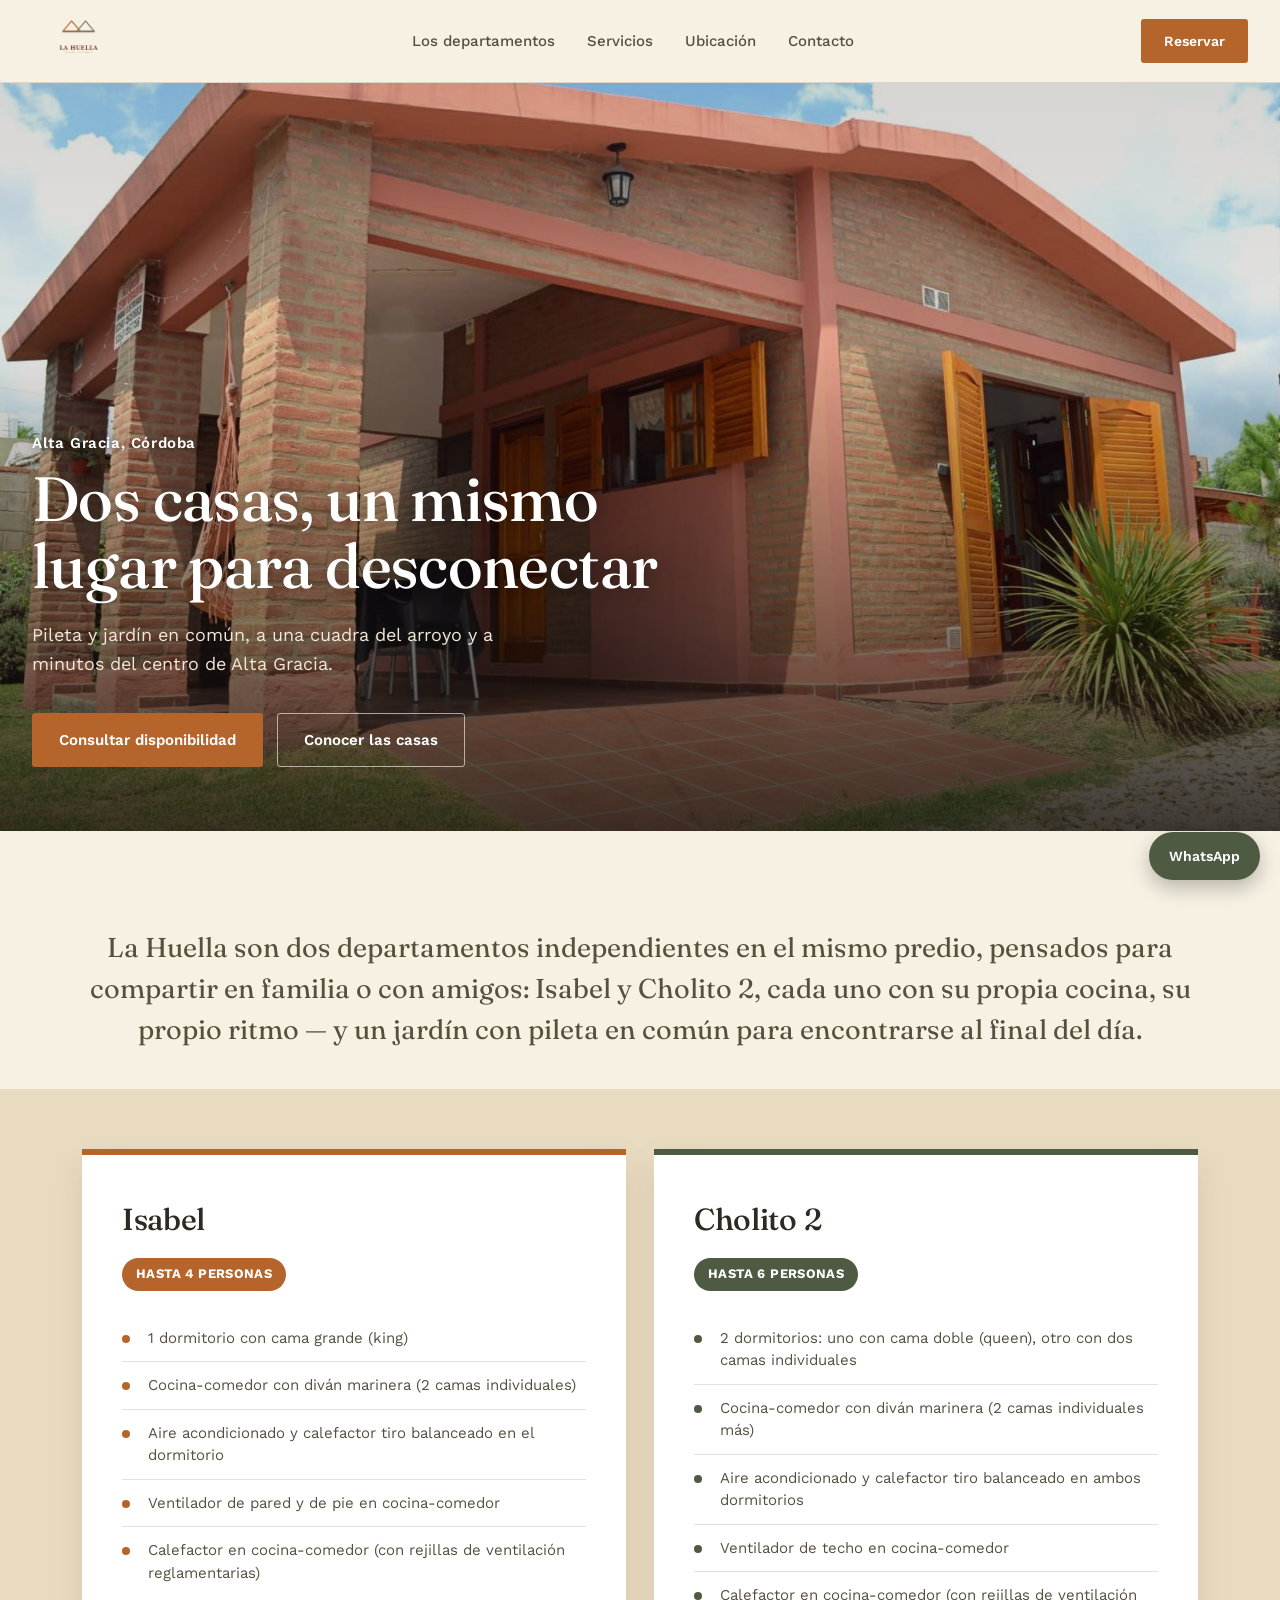
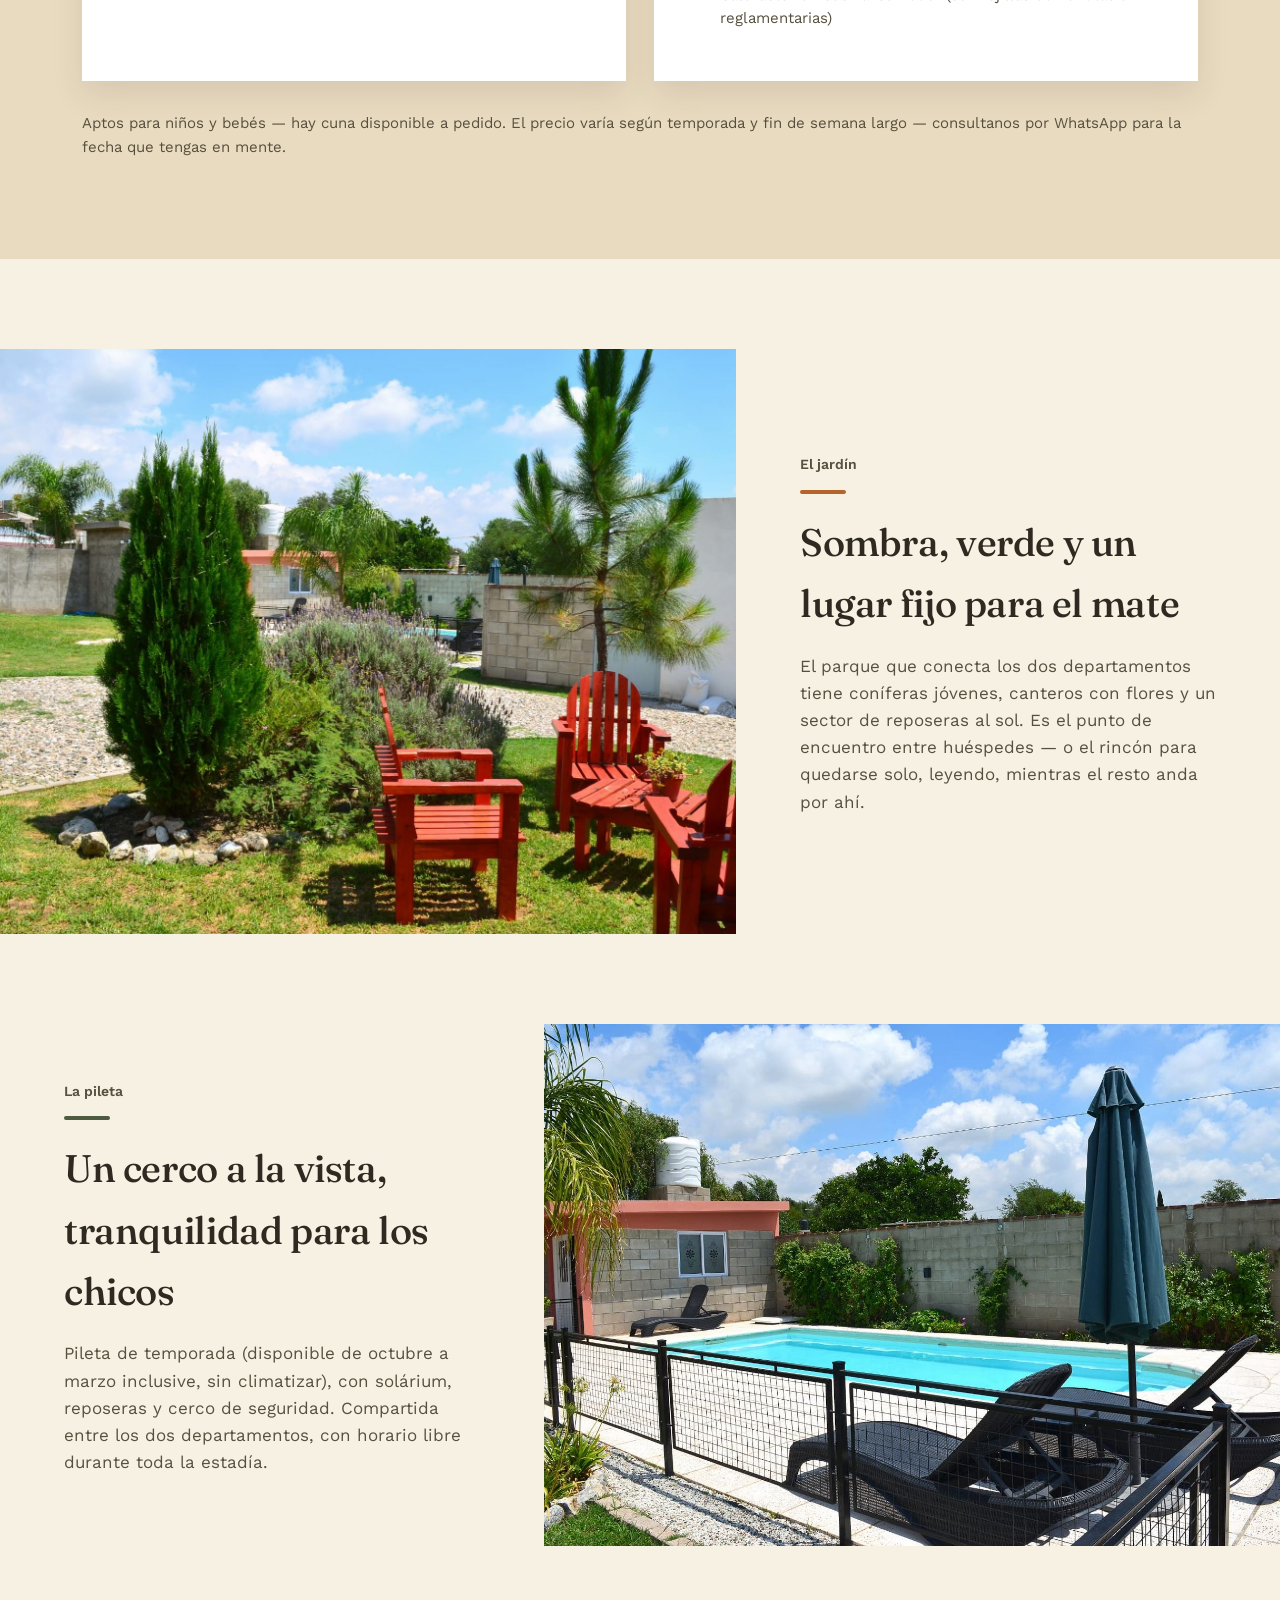
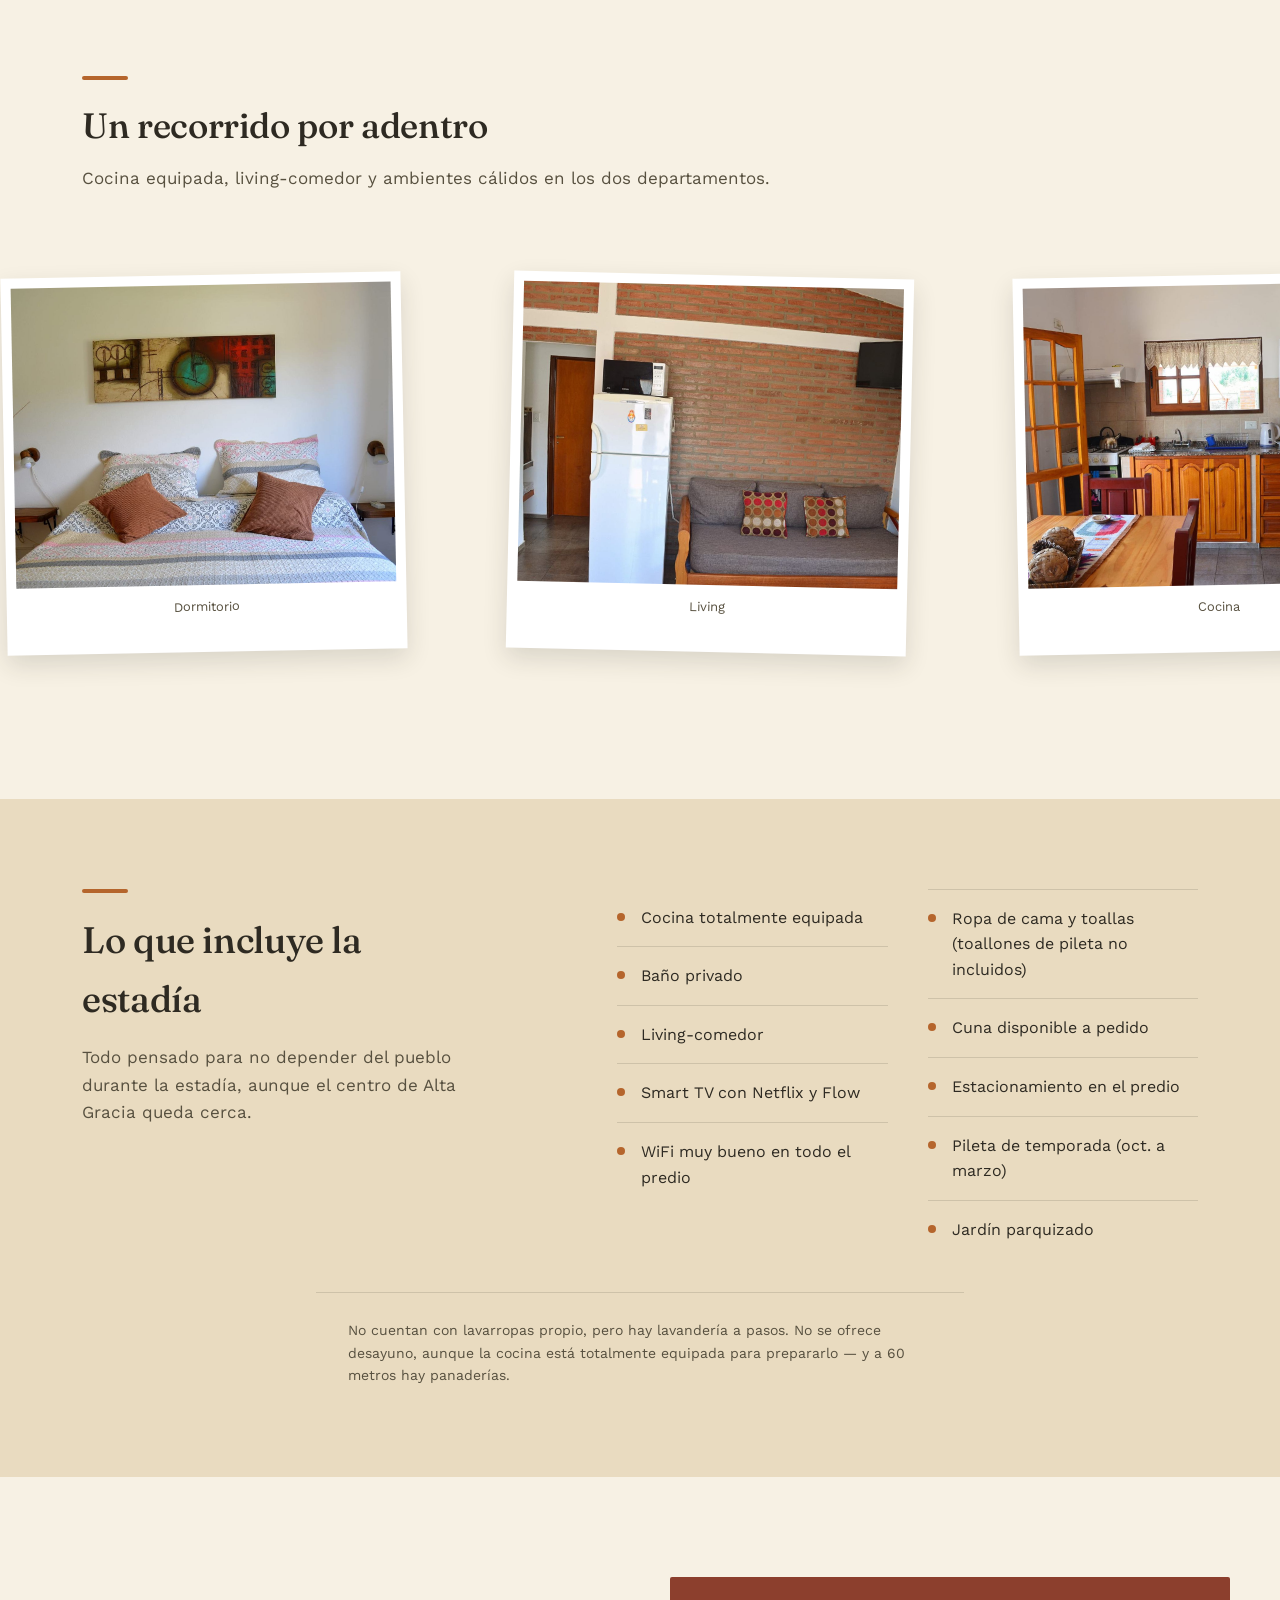
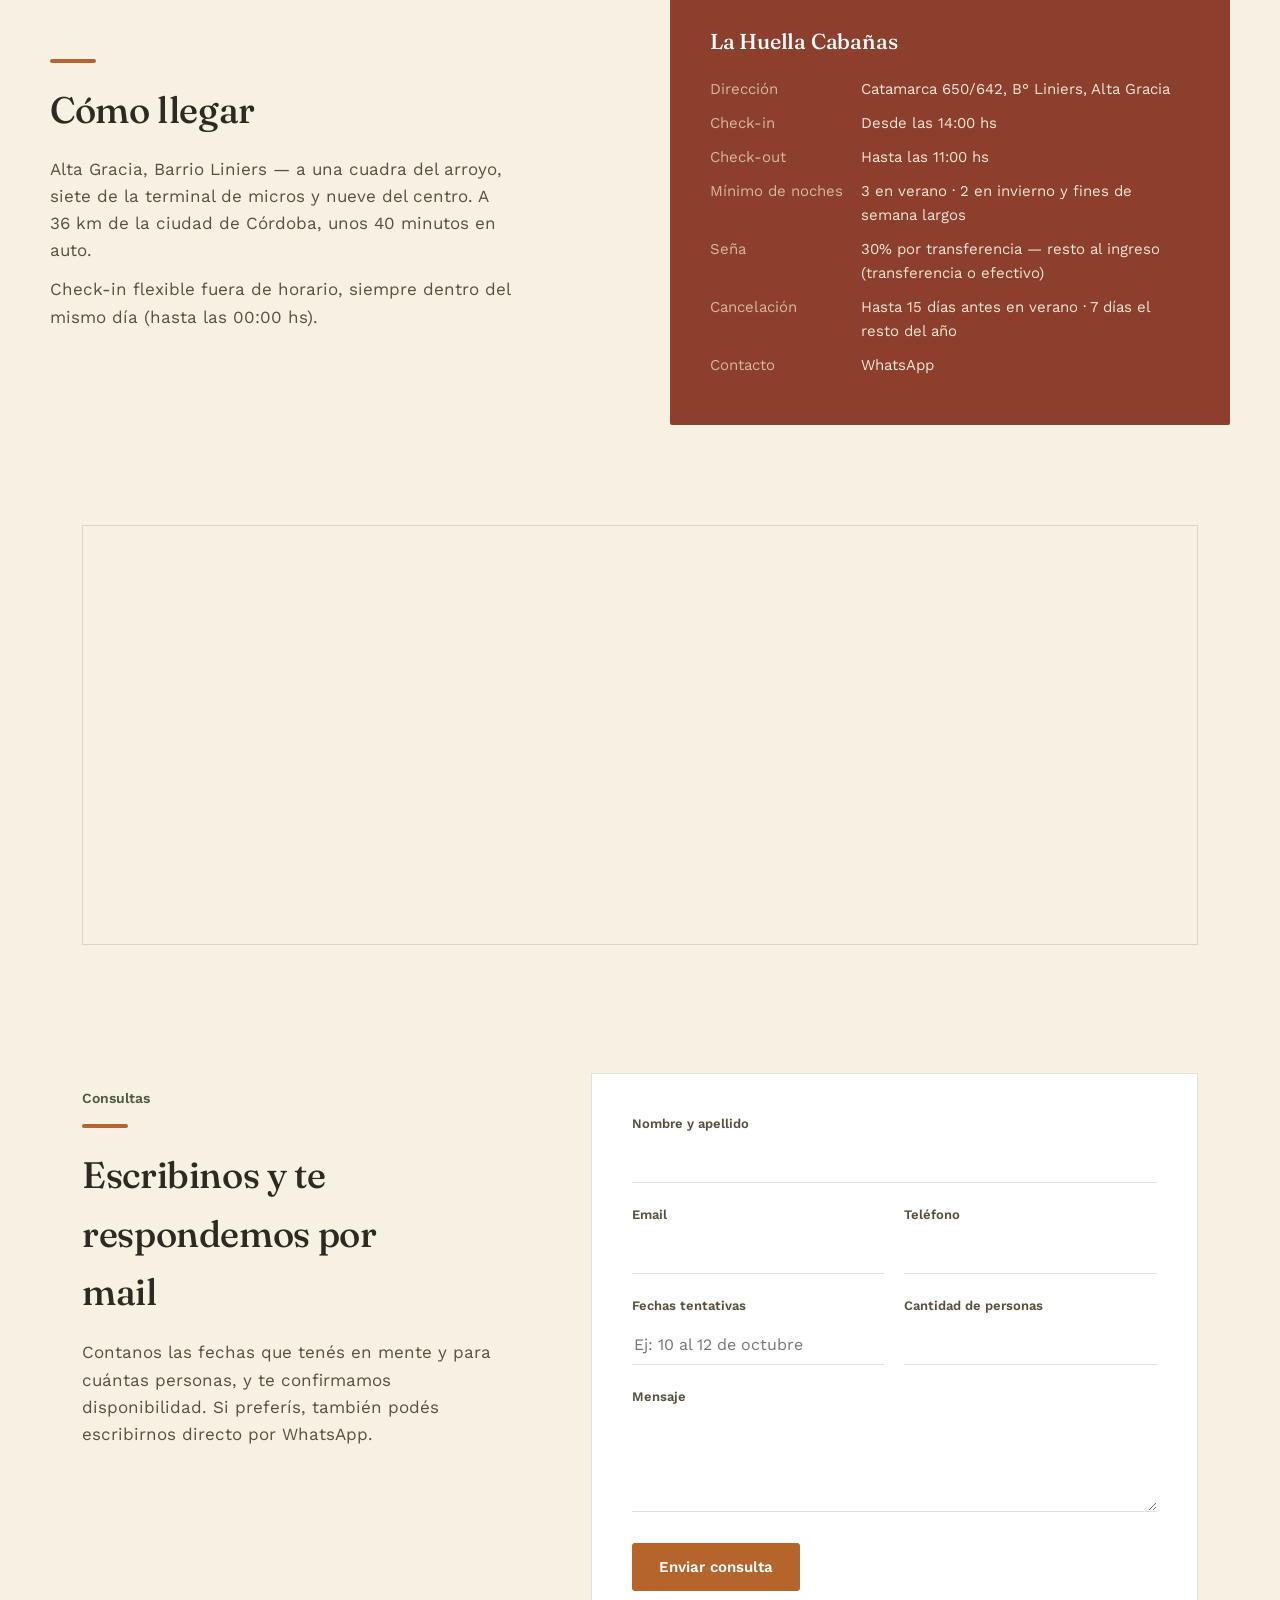
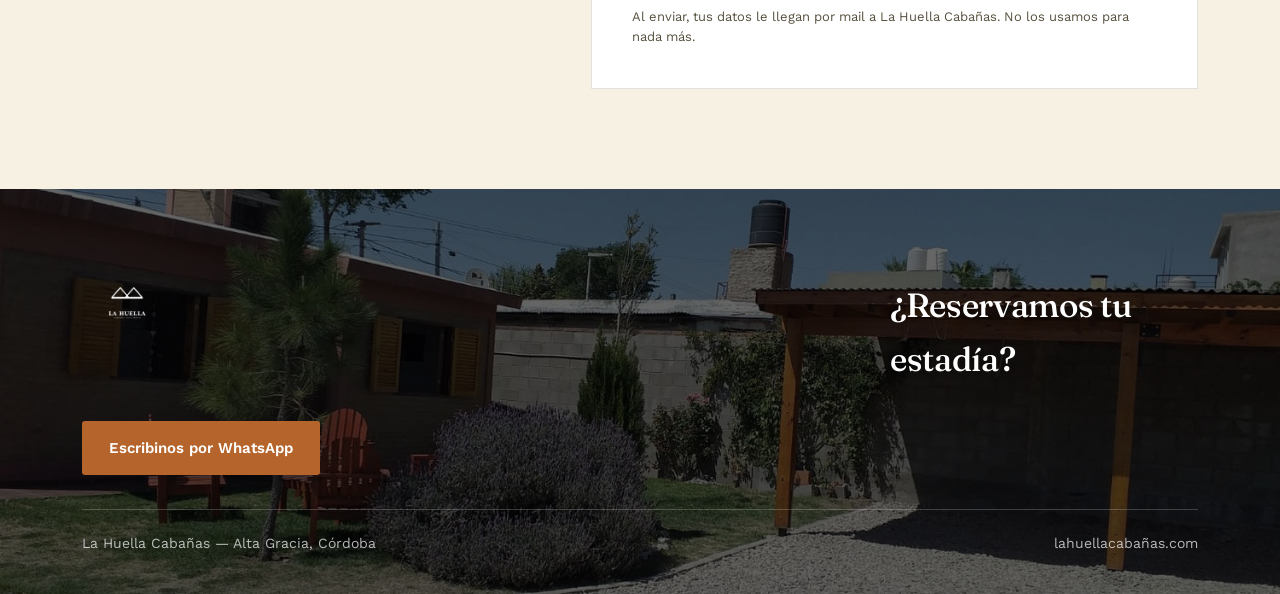
==== commit 174b2fe3: "Add files via upload" ====
--- a/index.html
+++ b/index.html
@@ -59,6 +59,12 @@
 
 <header class="site-header">
   <img src="img/logo.png" alt="La Huella Cabañas" class="site-header__mark">
+  <nav class="site-header__nav">
+    <a href="#casas">Los departamentos</a>
+    <a href="#comodidades">Servicios</a>
+    <a href="#ubicacion">Ubicación</a>
+    <a href="#contacto">Contacto</a>
+  </nav>
   <a class="btn btn--primary btn--small" href="https://wa.me/5493547577756" target="_blank" rel="noopener">Reservar</a>
 </header>
 
@@ -85,7 +91,7 @@
 <section id="casas" class="houses">
   <div class="wrap">
     <div class="houses__grid">
-      <article class="house-card">
+      <article class="house-card house-card--isabel">
         <h3>Isabel</h3>
         <p class="house-card__cap">Hasta 4 personas</p>
         <ul class="house-card__list">
@@ -96,7 +102,7 @@
           <li>Calefactor en cocina-comedor (con rejillas de ventilación reglamentarias)</li>
         </ul>
       </article>
-      <article class="house-card">
+      <article class="house-card house-card--cholito">
         <h3>Cholito 2</h3>
         <p class="house-card__cap">Hasta 6 personas</p>
         <ul class="house-card__list">
@@ -149,7 +155,7 @@
   </div>
 </section>
 
-<section class="amenities">
+<section id="comodidades" class="amenities">
   <div class="wrap amenities__inner">
     <div>
       <h2>Lo que incluye la estadía</h2>
@@ -171,7 +177,7 @@
   <p class="wrap amenities__note">No cuentan con lavarropas propio, pero hay lavandería a pasos. No se ofrece desayuno, aunque la cocina está totalmente equipada para prepararlo — y a 60 metros hay panaderías.</p>
 </section>
 
-<section class="location wrap">
+<section id="ubicacion" class="location wrap">
   <div>
     <h2>Cómo llegar</h2>
     <p>Alta Gracia, Barrio Liniers — a una cuadra del arroyo, siete de la terminal de micros y nueve del centro. A 36 km de la ciudad de Córdoba, unos 40 minutos en auto.</p>
--- a/style.css
+++ b/style.css
@@ -72,6 +72,26 @@
   height: 58px;
 }
 
+.site-header__nav {
+  display: flex;
+  gap: 32px;
+}
+
+.site-header__nav a {
+  font-family: 'Work Sans', sans-serif;
+  font-size: 15px;
+  font-weight: 500;
+  color: var(--ink-soft);
+  text-decoration: none;
+  transition: color 0.15s ease;
+}
+
+.site-header__nav a:hover { color: var(--terracota); }
+
+@media (max-width: 980px) {
+  .site-header__nav { display: none; }
+}
+
 .btn.btn--small {
   padding: 10px 22px;
   font-size: 14px;
@@ -308,7 +328,8 @@
 /* ---------- Las dos casas (Isabel / Cholito 2) ---------- */
 
 .houses {
-  padding: 20px 0 90px;
+  padding: 60px 0 100px;
+  background: var(--sand);
 }
 
 .houses__grid {
@@ -319,21 +340,32 @@
 
 .house-card {
   background: #fff;
-  border: 1px solid var(--line);
+  border-top: 6px solid var(--terracota);
+  box-shadow: 0 14px 30px rgba(46,42,34,0.10);
   padding: 40px;
 }
+
+.house-card--cholito { border-top-color: var(--sage-deep); }
 
 .house-card h3 {
   font-size: clamp(1.5rem, 2.6vw, 1.9rem);
-  margin-bottom: 6px;
+  margin-bottom: 14px;
 }
 
 .house-card__cap {
-  font-size: 14px;
-  font-weight: 600;
-  color: var(--sage-deep);
-  margin: 0 0 22px;
-}
+  display: inline-block;
+  font-size: 13px;
+  font-weight: 700;
+  letter-spacing: 0.03em;
+  text-transform: uppercase;
+  color: #fff;
+  background: var(--terracota);
+  padding: 6px 14px;
+  border-radius: 999px;
+  margin: 0 0 24px;
+}
+
+.house-card--cholito .house-card__cap { background: var(--sage-deep); }
 
 .house-card__list {
   list-style: none;
@@ -342,13 +374,27 @@
 }
 
 .house-card__list li {
-  padding: 12px 0;
+  position: relative;
+  padding: 12px 0 12px 26px;
   border-top: 1px solid var(--line);
   color: var(--ink-soft);
   font-size: 15px;
   line-height: 1.5;
 }
 .house-card__list li:first-child { border-top: none; }
+
+.house-card__list li::before {
+  content: '';
+  position: absolute;
+  left: 0;
+  top: 20px;
+  width: 8px;
+  height: 8px;
+  border-radius: 50%;
+  background: var(--terracota);
+}
+
+.house-card--cholito .house-card__list li::before { background: var(--sage-deep); }
 
 .houses__note {
   margin: 30px 0 0;
@@ -369,6 +415,23 @@
   font-size: 14px;
   max-width: 72ch;
 }
+
+/* Filete de color corto arriba de los titulos de seccion, para dar mas ritmo visual */
+.split__text h2::before,
+.amenities__inner h2::before,
+.location h2::before,
+.contact__intro h2::before,
+.gallery__head h2::before {
+  content: '';
+  display: block;
+  width: 46px;
+  height: 4px;
+  background: var(--terracota);
+  margin-bottom: 18px;
+  border-radius: 2px;
+}
+
+.split.reverse .split__text h2::before { background: var(--sage-deep); }
 
 /* ---------- Amenities ---------- */
 
@@ -395,10 +458,22 @@
 }
 
 .amenities__list li {
-  padding: 16px 0;
+  position: relative;
+  padding: 16px 0 16px 24px;
   border-top: 1px solid var(--line);
   break-inside: avoid;
   font-size: 16px;
+}
+
+.amenities__list li::before {
+  content: '';
+  position: absolute;
+  left: 0;
+  top: 24px;
+  width: 8px;
+  height: 8px;
+  border-radius: 50%;
+  background: var(--terracota);
 }
 
 .amenities__list li:first-child { border-top: none; }
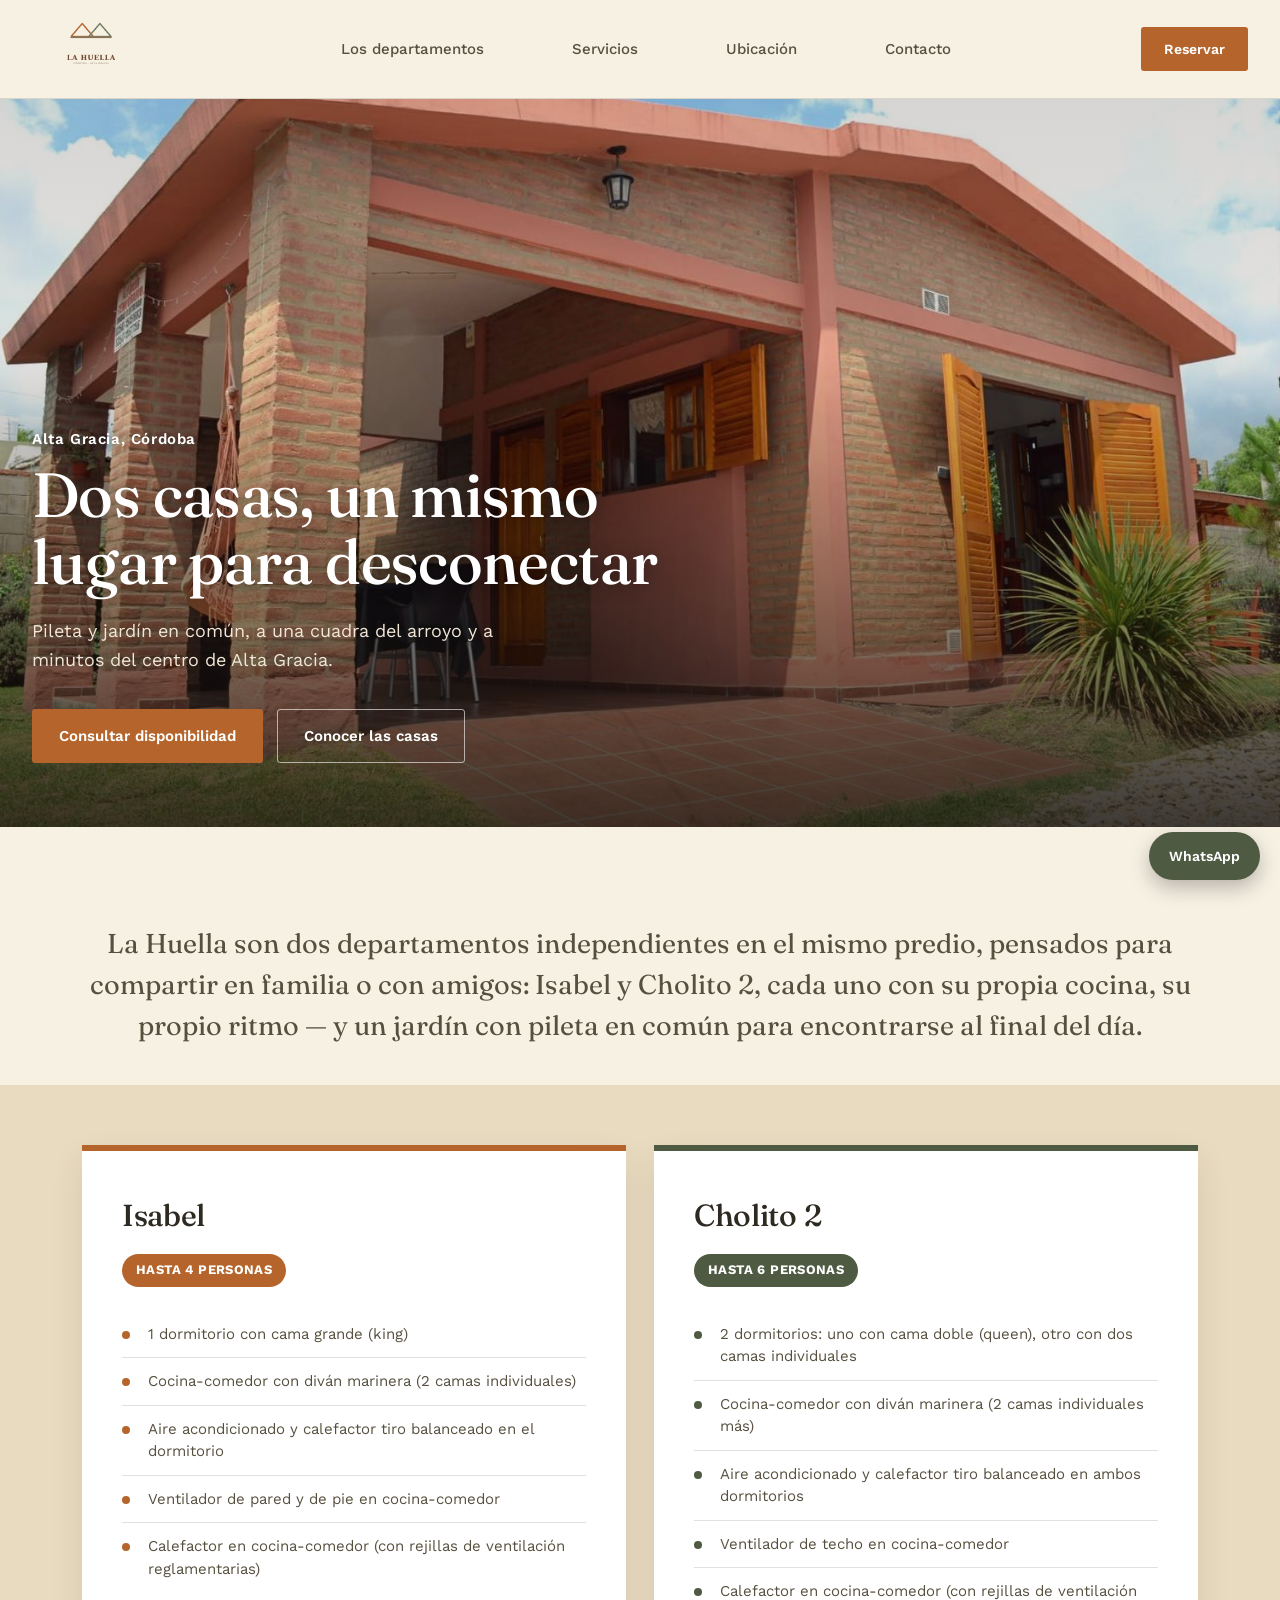
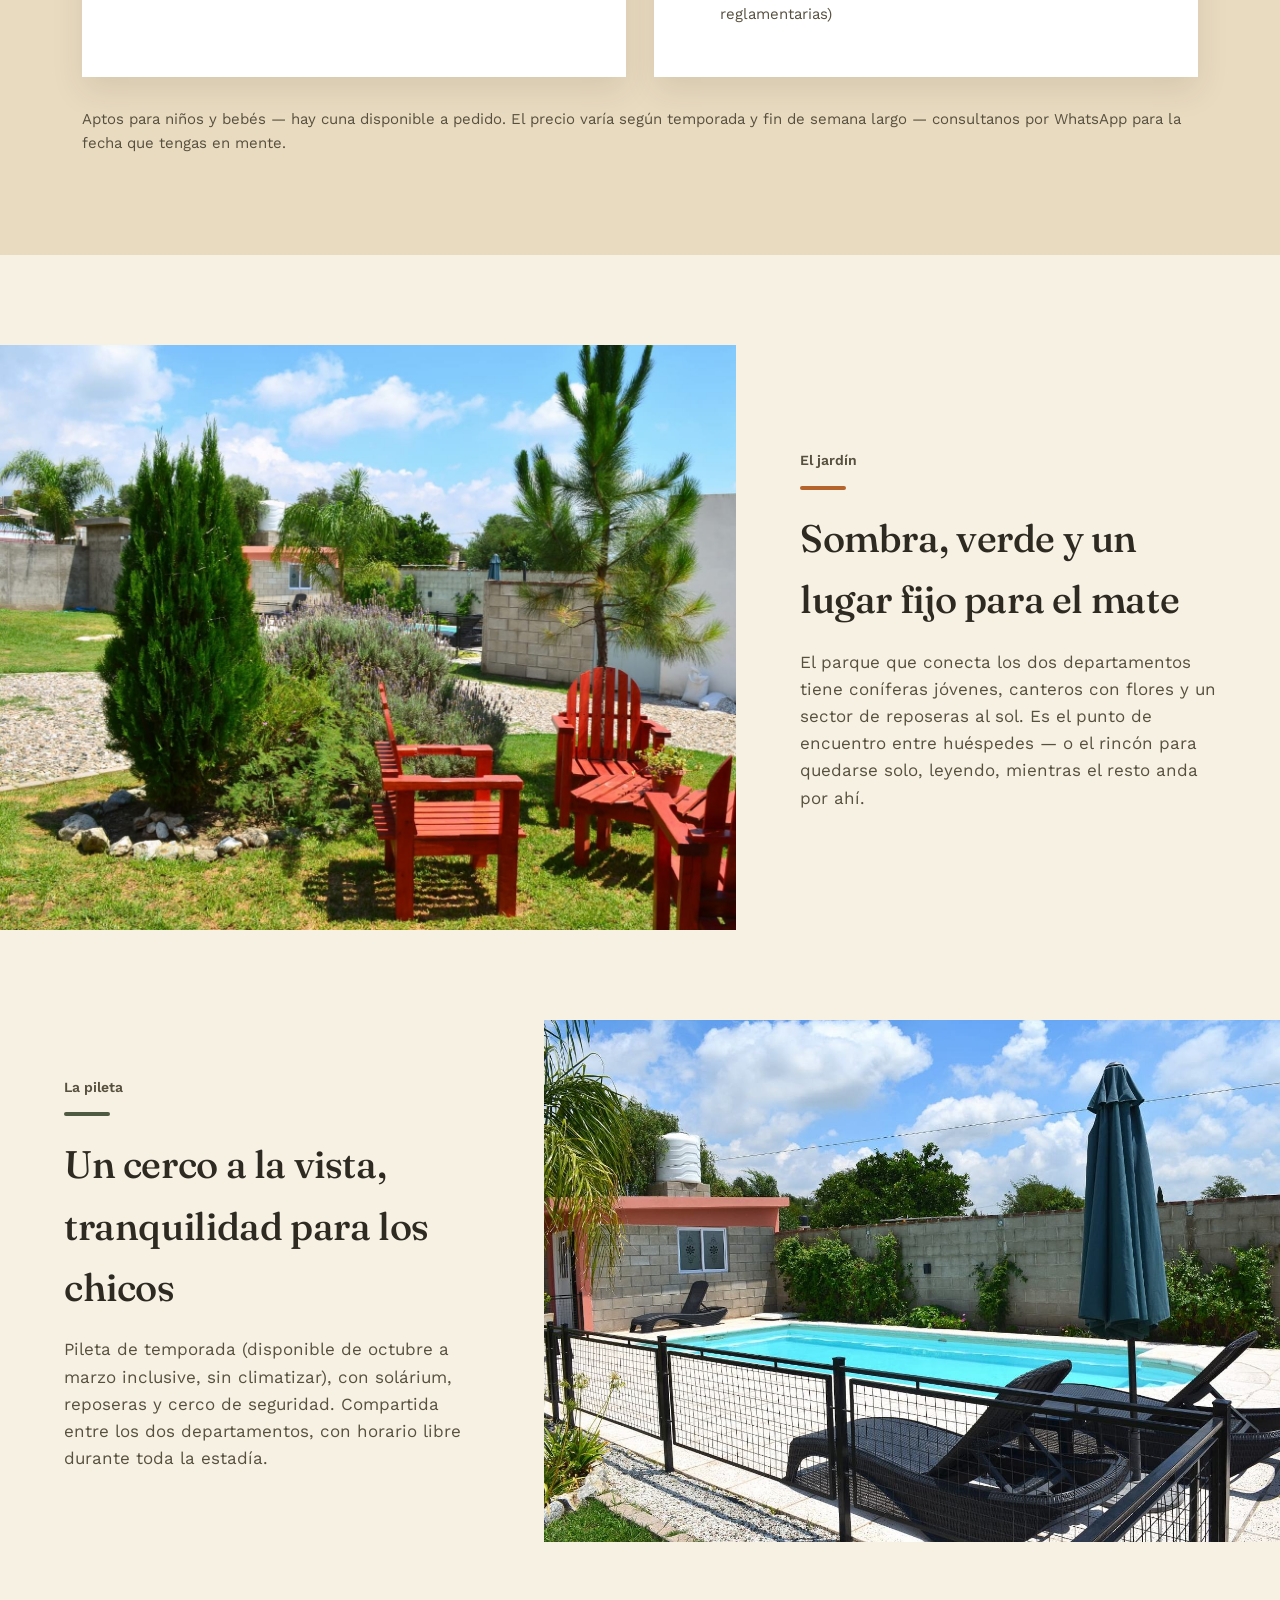
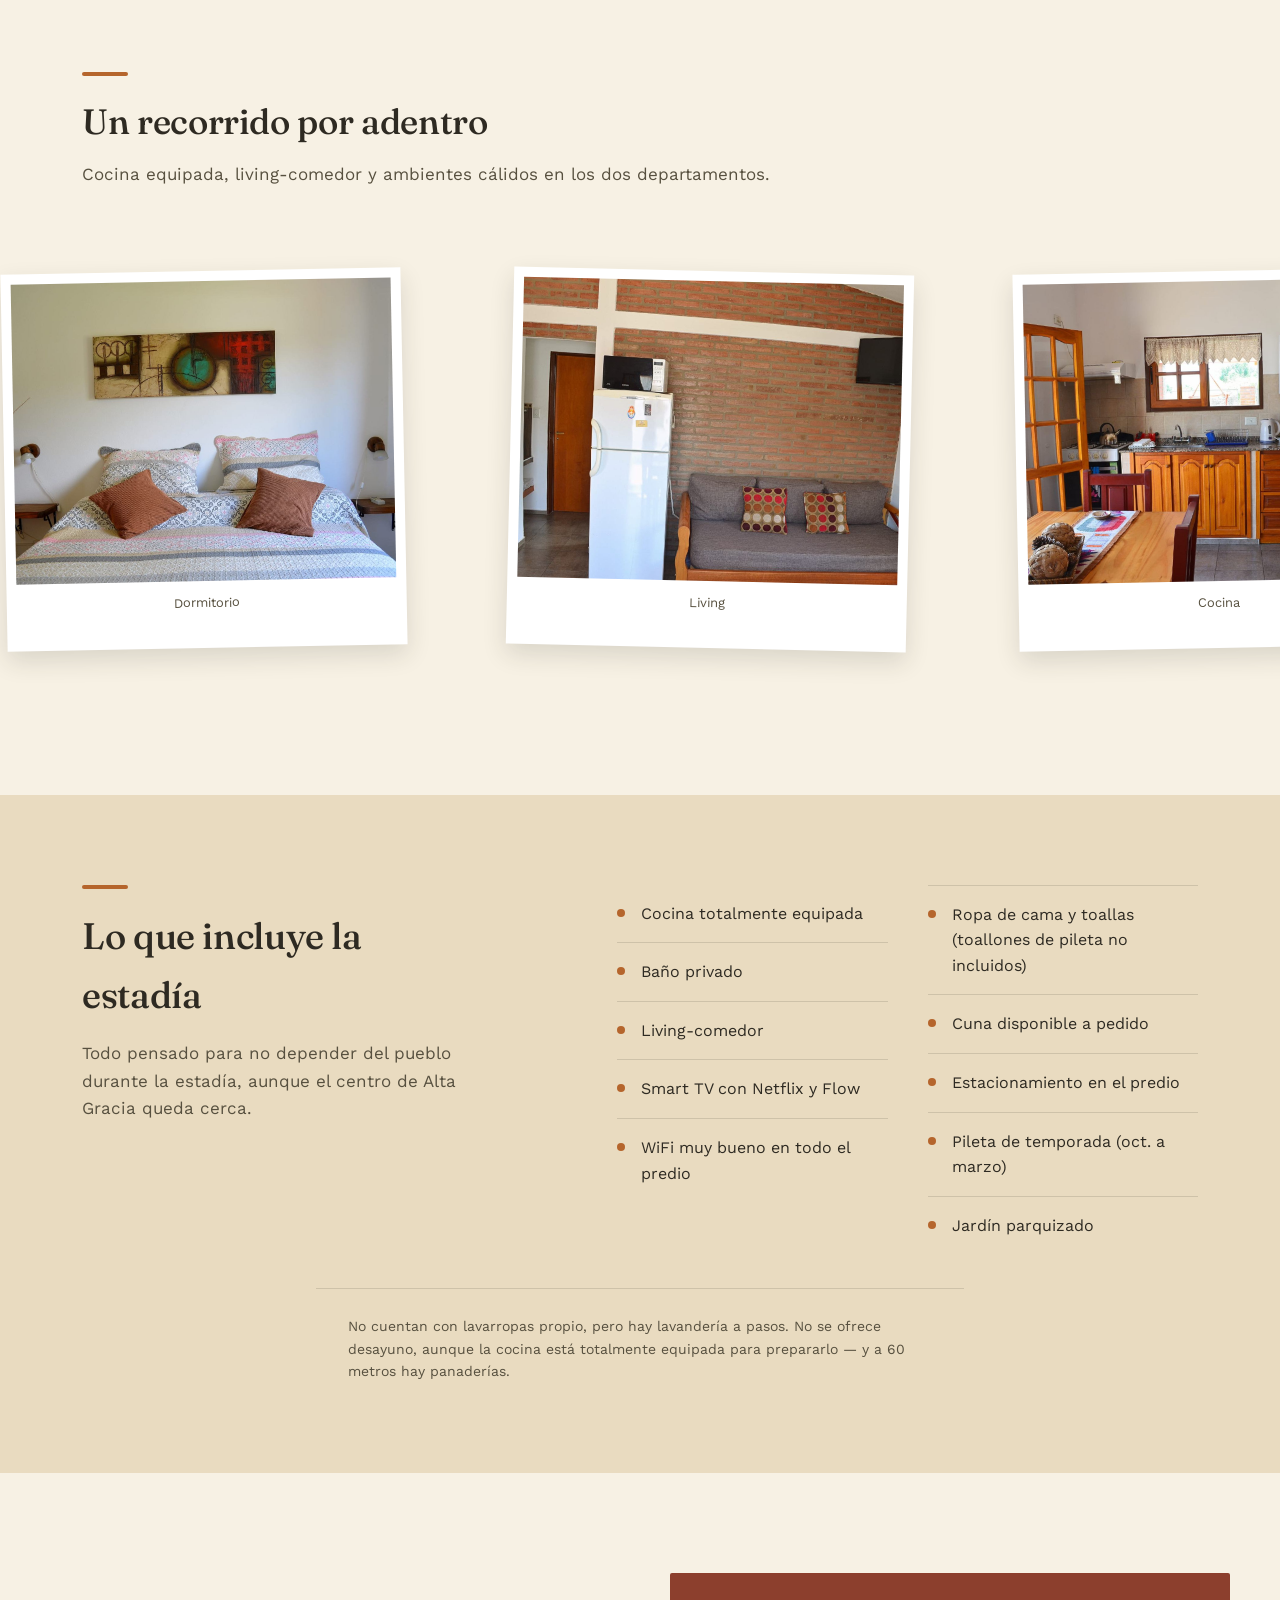
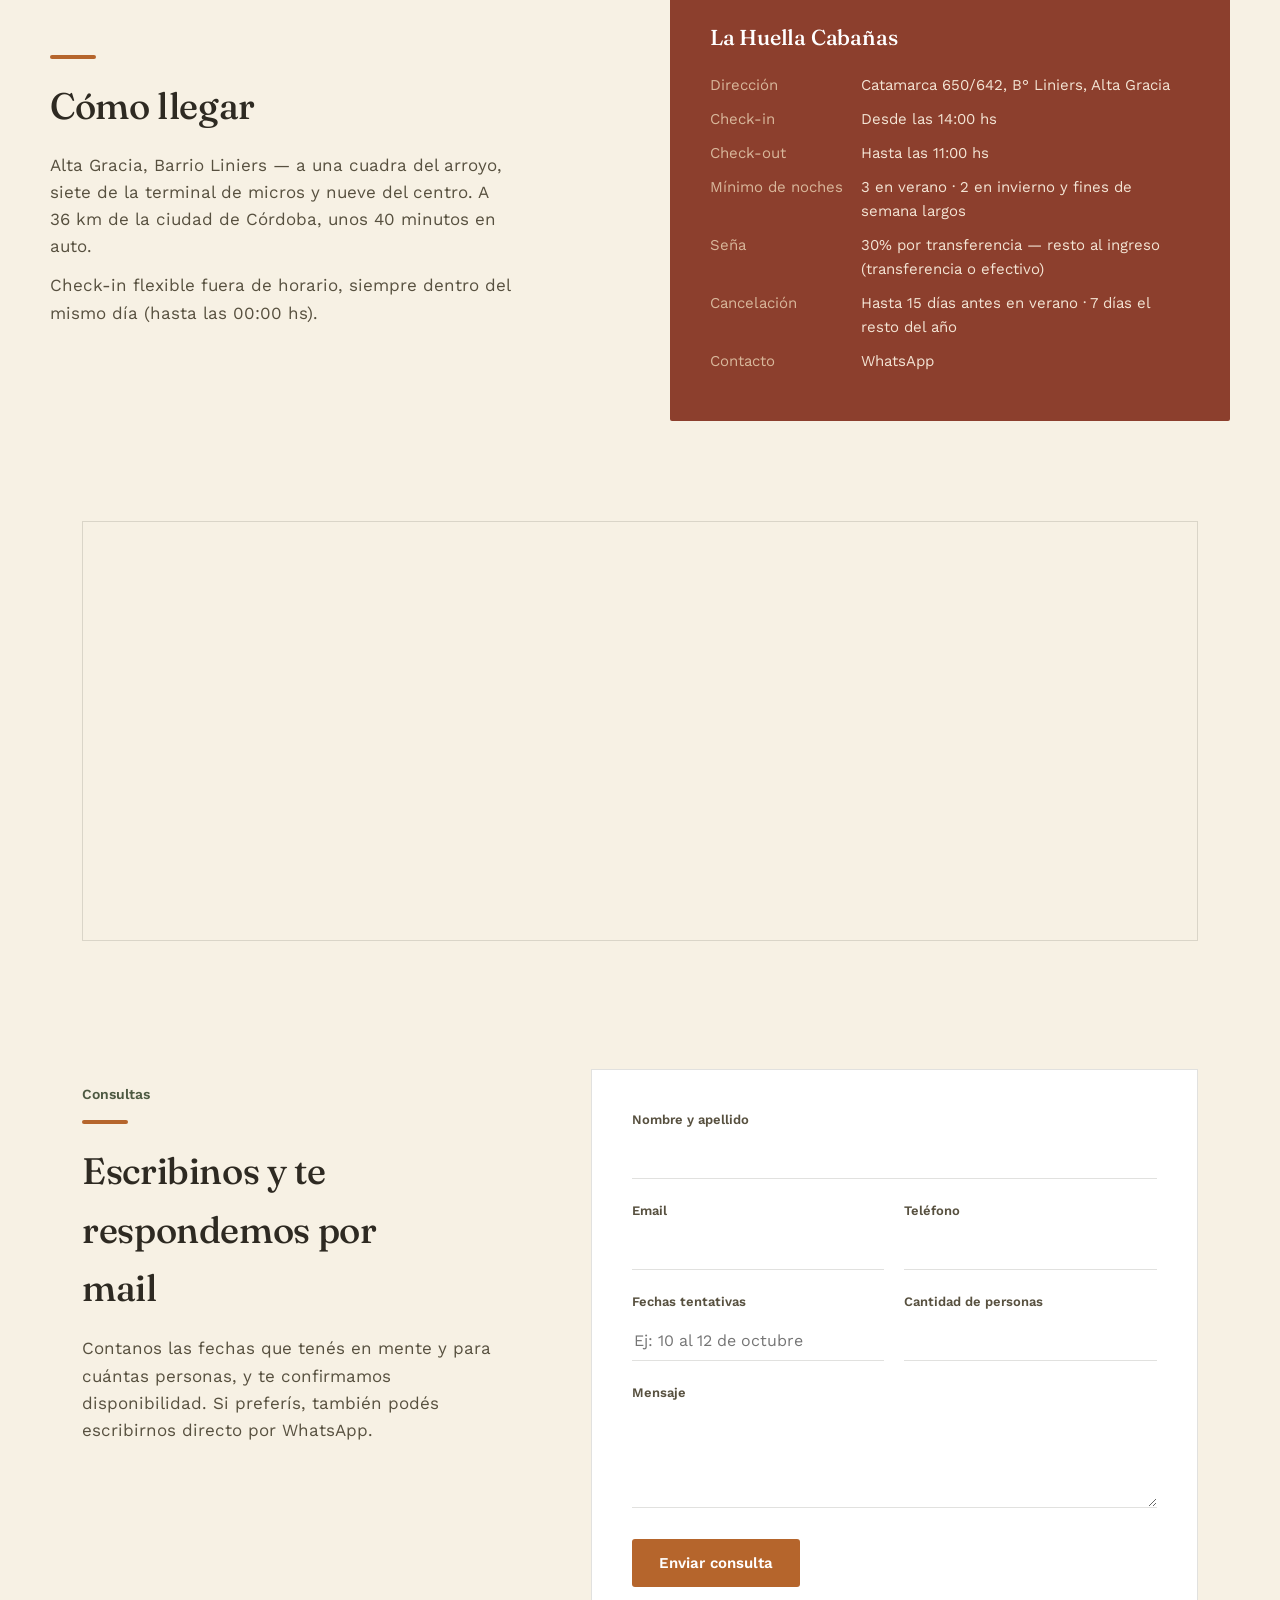
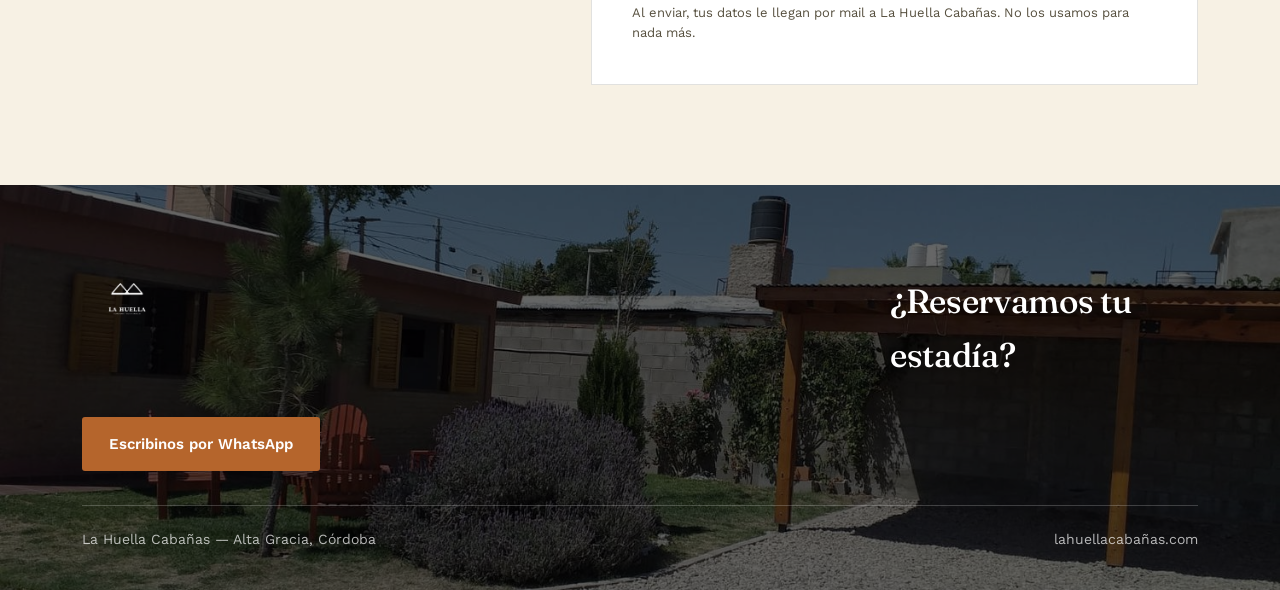
==== commit 88879ef2: "Add files via upload" ====
--- a/index.html
+++ b/index.html
@@ -296,5 +296,46 @@
 
 <a class="wa-float" href="https://wa.me/5493547577756" target="_blank" rel="noopener">WhatsApp</a>
 
+<script>
+  // Recorrido automático de la galería de fotos (filmstrip).
+  // Avanza sola cada 3.2s, vuelve al principio al llegar al final,
+  // y se pausa un rato si el usuario la toca o la scrollea a mano.
+  document.addEventListener('DOMContentLoaded', function () {
+    var strip = document.querySelector('.filmstrip');
+    if (!strip) return;
+
+    var timer = null;
+    var resumeTimeout = null;
+
+    function step() {
+      var frame = strip.querySelector('.frame');
+      if (!frame) return;
+      var gapValue = parseInt(getComputedStyle(strip).columnGap || getComputedStyle(strip).gap) || 26;
+      var advance = frame.getBoundingClientRect().width + gapValue;
+      var maxScroll = strip.scrollWidth - strip.clientWidth - 4;
+      if (strip.scrollLeft >= maxScroll) {
+        strip.scrollTo({ left: 0, behavior: 'smooth' });
+      } else {
+        strip.scrollBy({ left: advance, behavior: 'smooth' });
+      }
+    }
+
+    function start() {
+      timer = setInterval(step, 3200);
+    }
+
+    function pauseAndResume() {
+      clearInterval(timer);
+      clearTimeout(resumeTimeout);
+      resumeTimeout = setTimeout(start, 6000);
+    }
+
+    start();
+    ['mousedown', 'touchstart', 'wheel'].forEach(function (evt) {
+      strip.addEventListener(evt, pauseAndResume, { passive: true });
+    });
+  });
+</script>
+
 </body>
 </html>
--- a/style.css
+++ b/style.css
@@ -69,12 +69,12 @@
 }
 
 .site-header__mark {
-  height: 58px;
+  height: 74px;
 }
 
 .site-header__nav {
   display: flex;
-  gap: 32px;
+  gap: 88px;
 }
 
 .site-header__nav a {
@@ -99,14 +99,14 @@
 
 @media (max-width: 640px) {
   .site-header { padding: 10px 22px; }
-  .site-header__mark { height: 46px; }
+  .site-header__mark { height: 54px; }
 }
 
 /* ---------- Hero ---------- */
 
 .hero {
   position: relative;
-  height: calc(92vh - 80px);
+  height: calc(92vh - 100px);
   min-height: 520px;
   display: flex;
   align-items: flex-end;
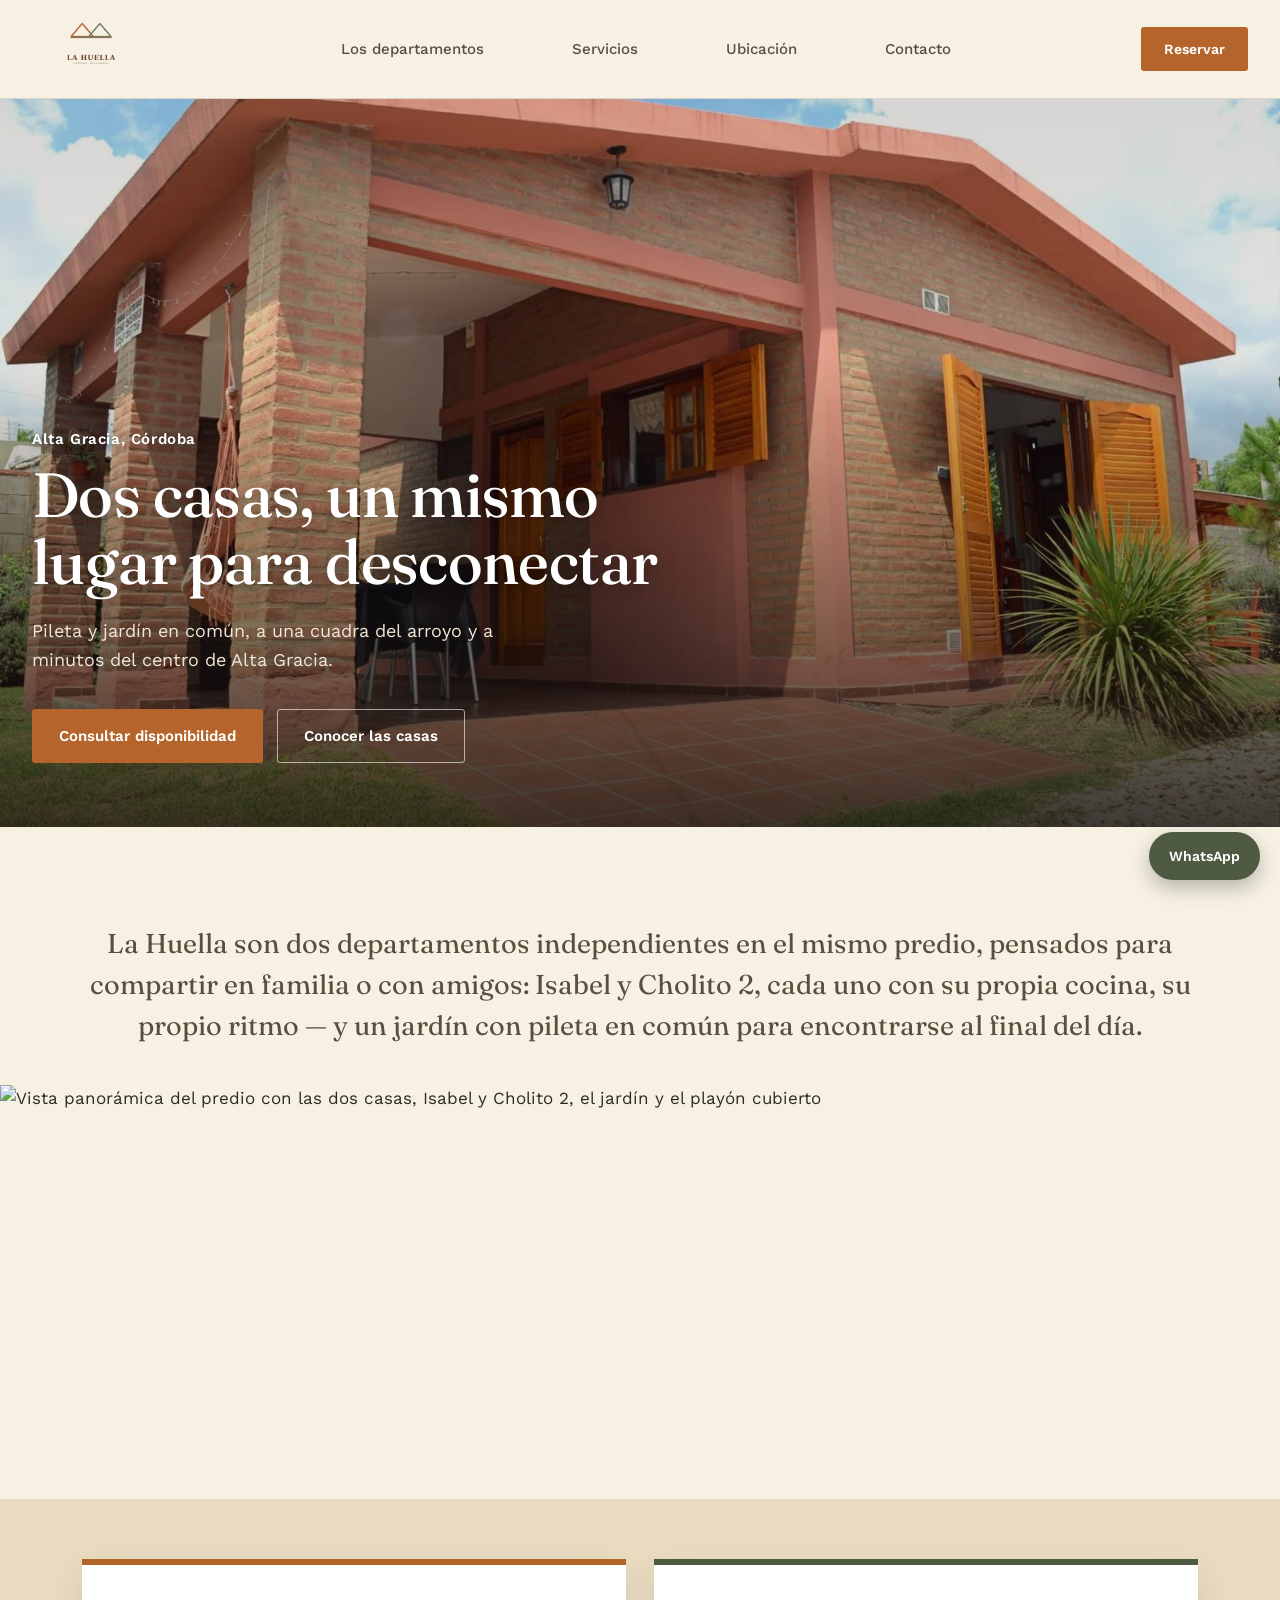
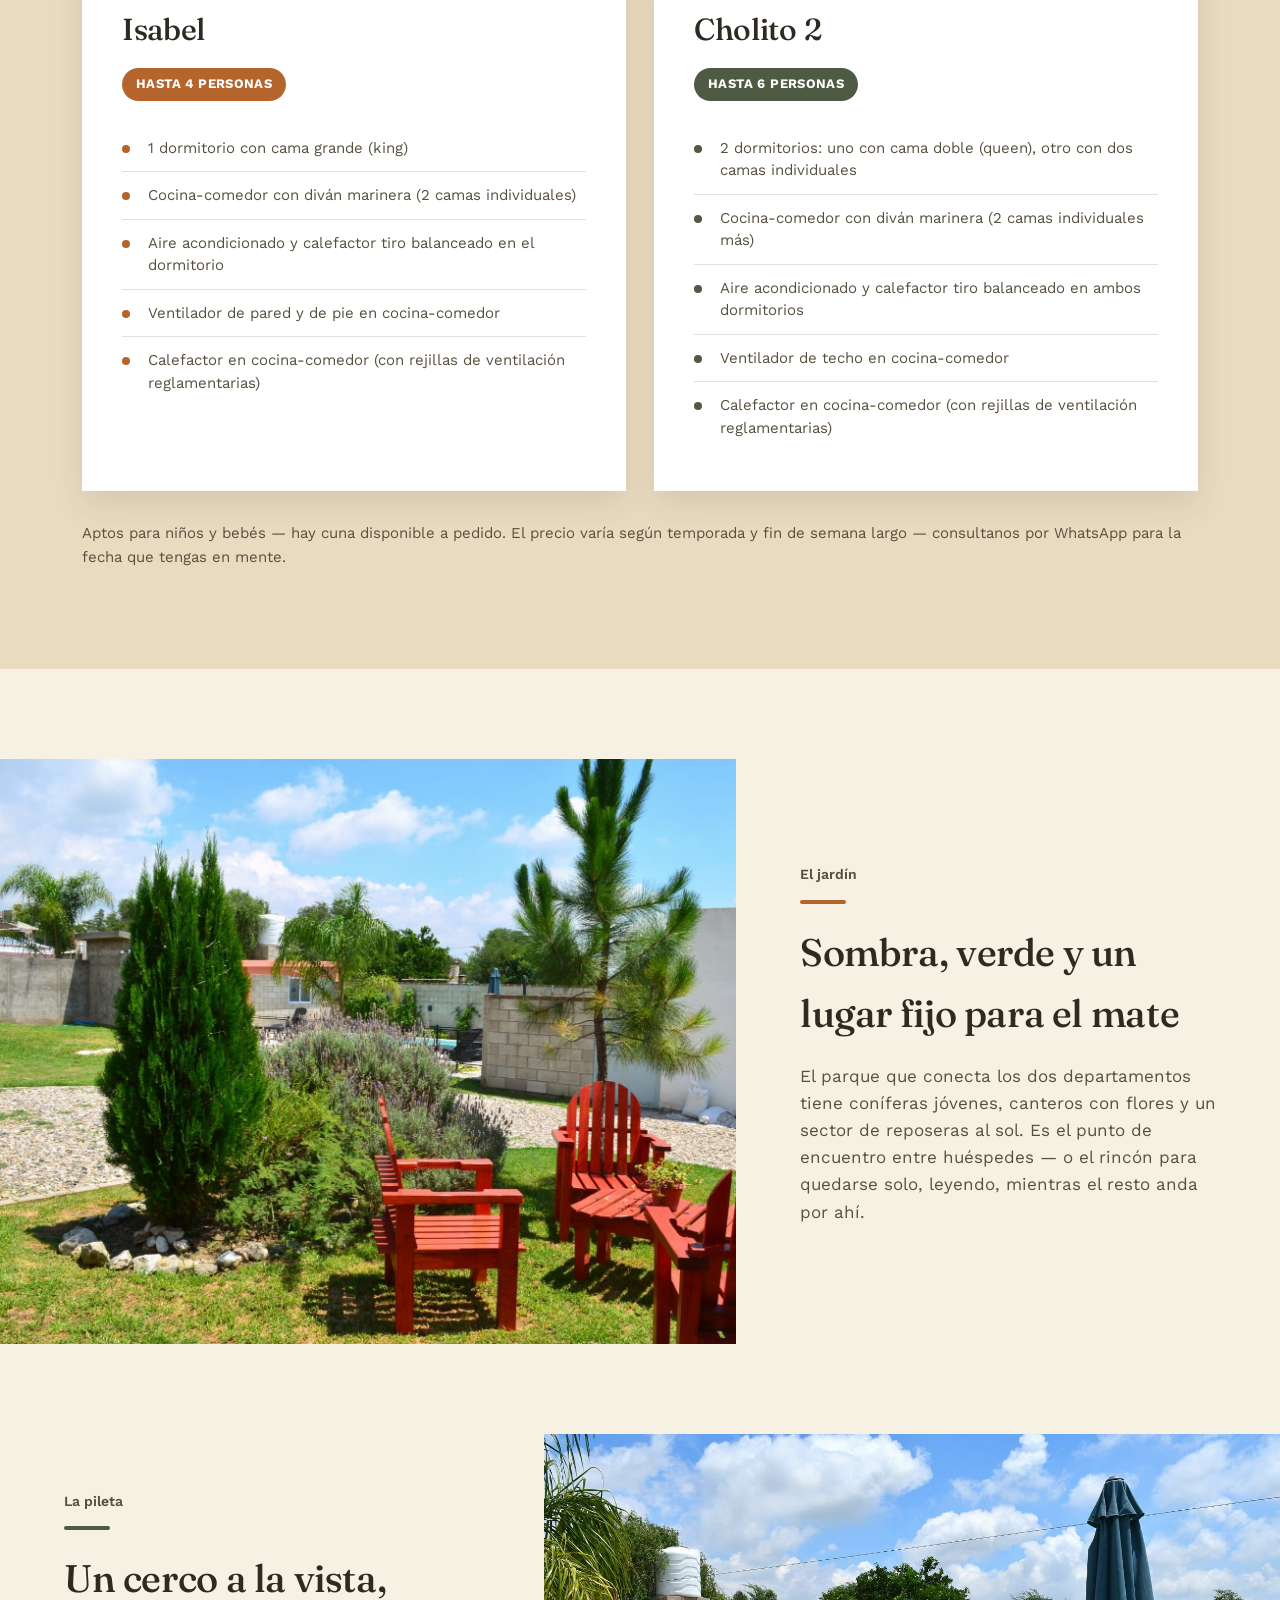
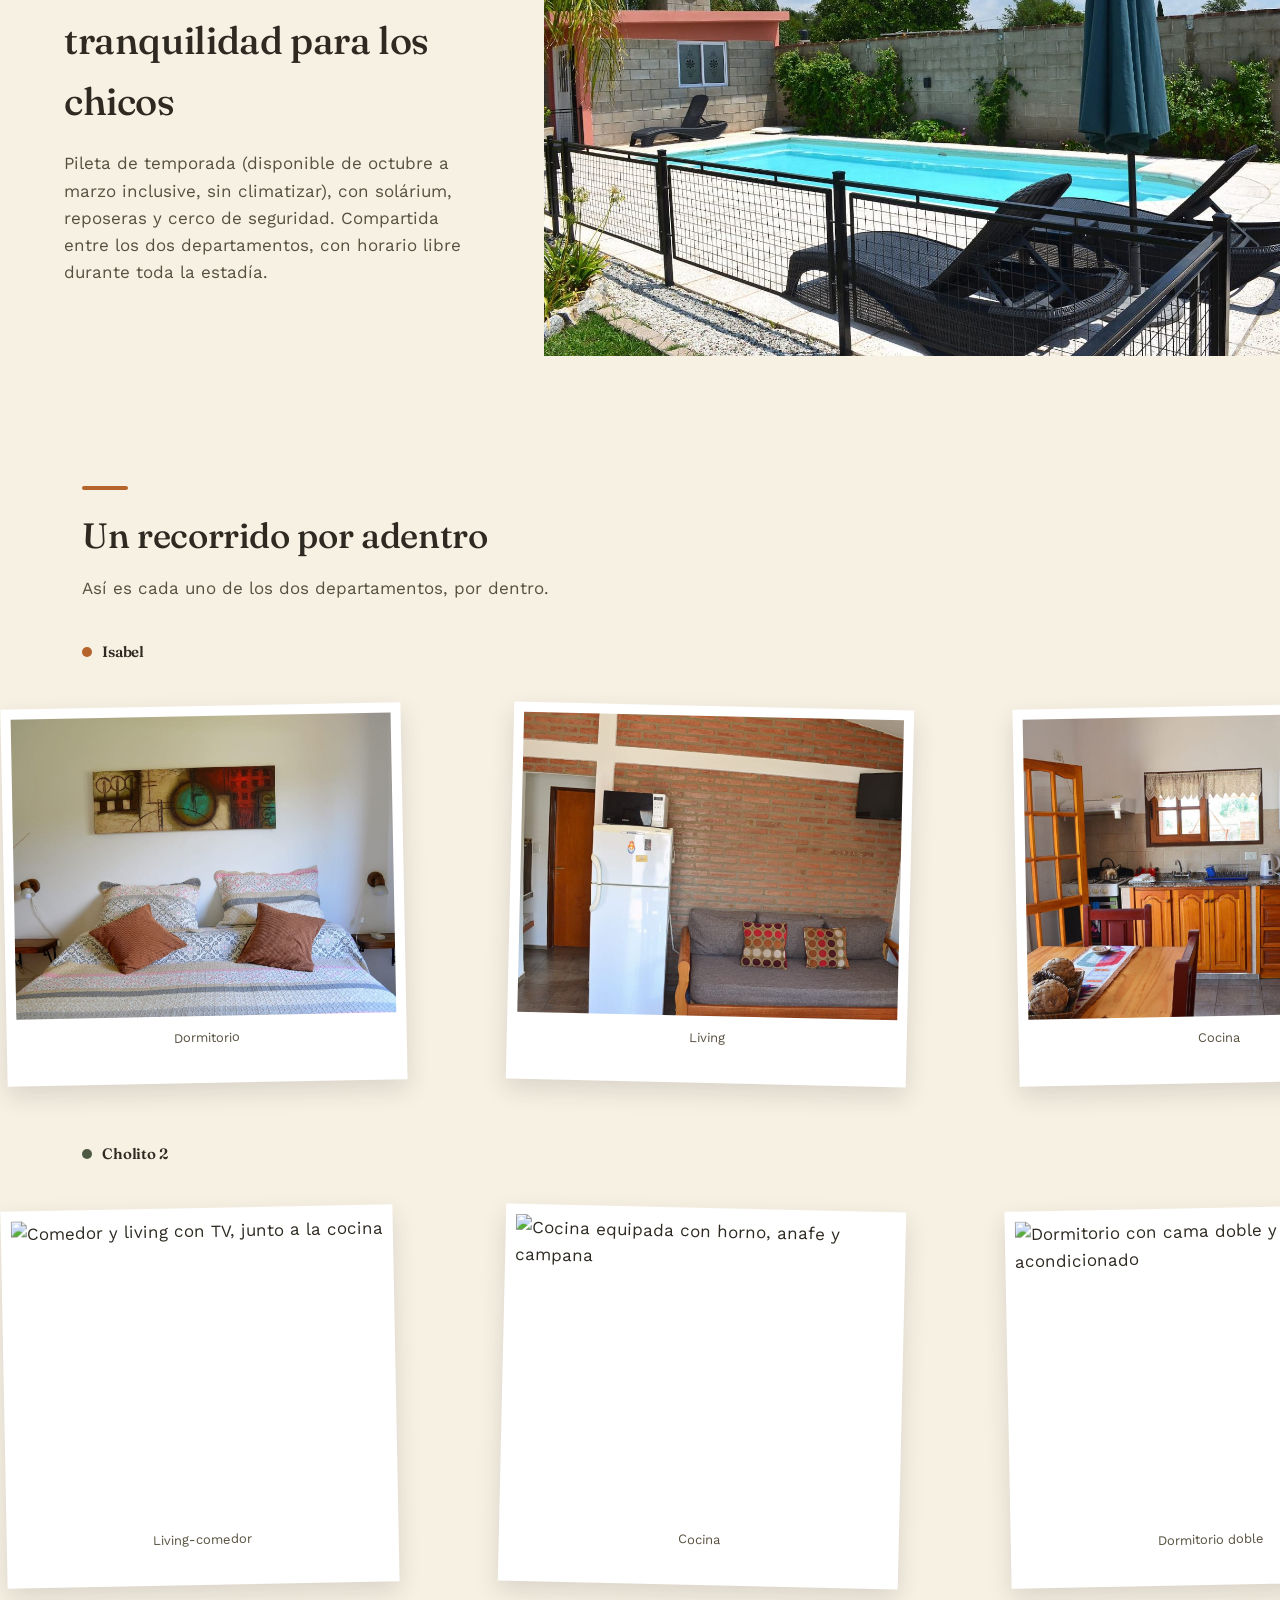
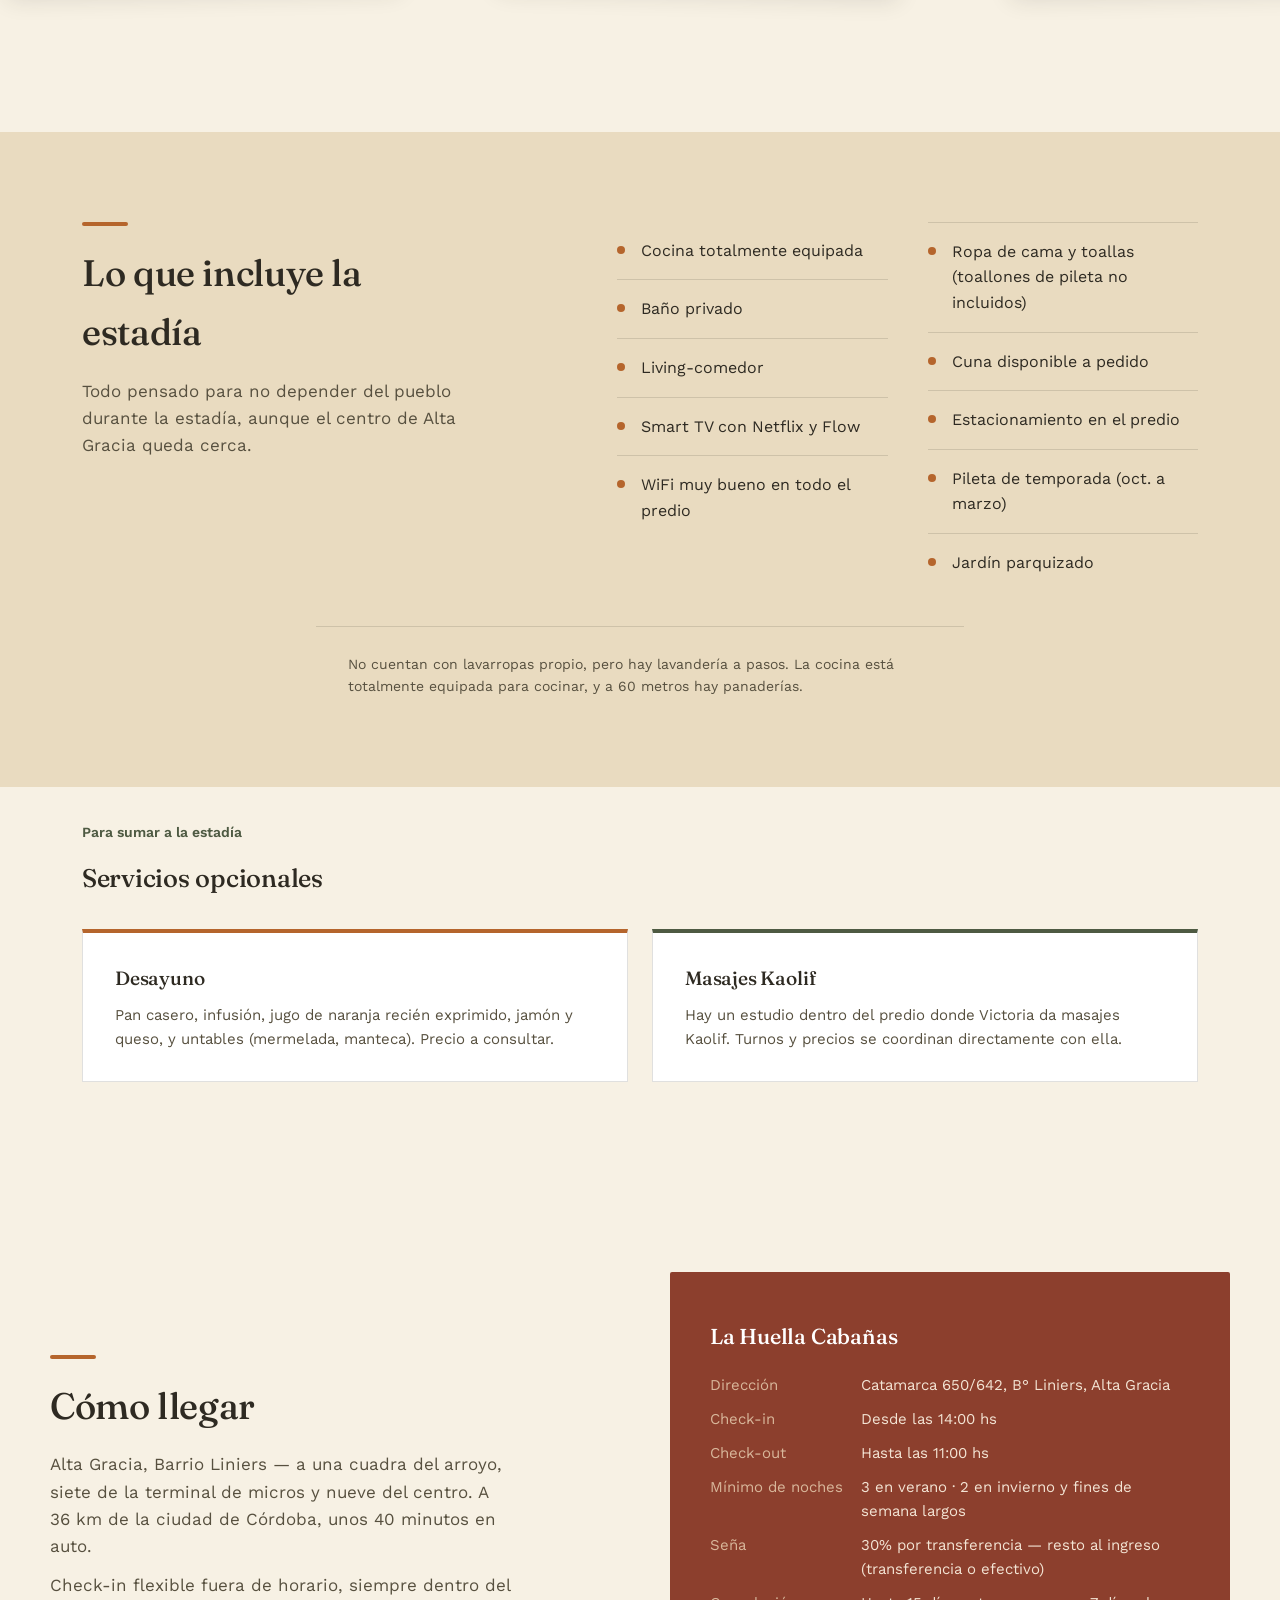
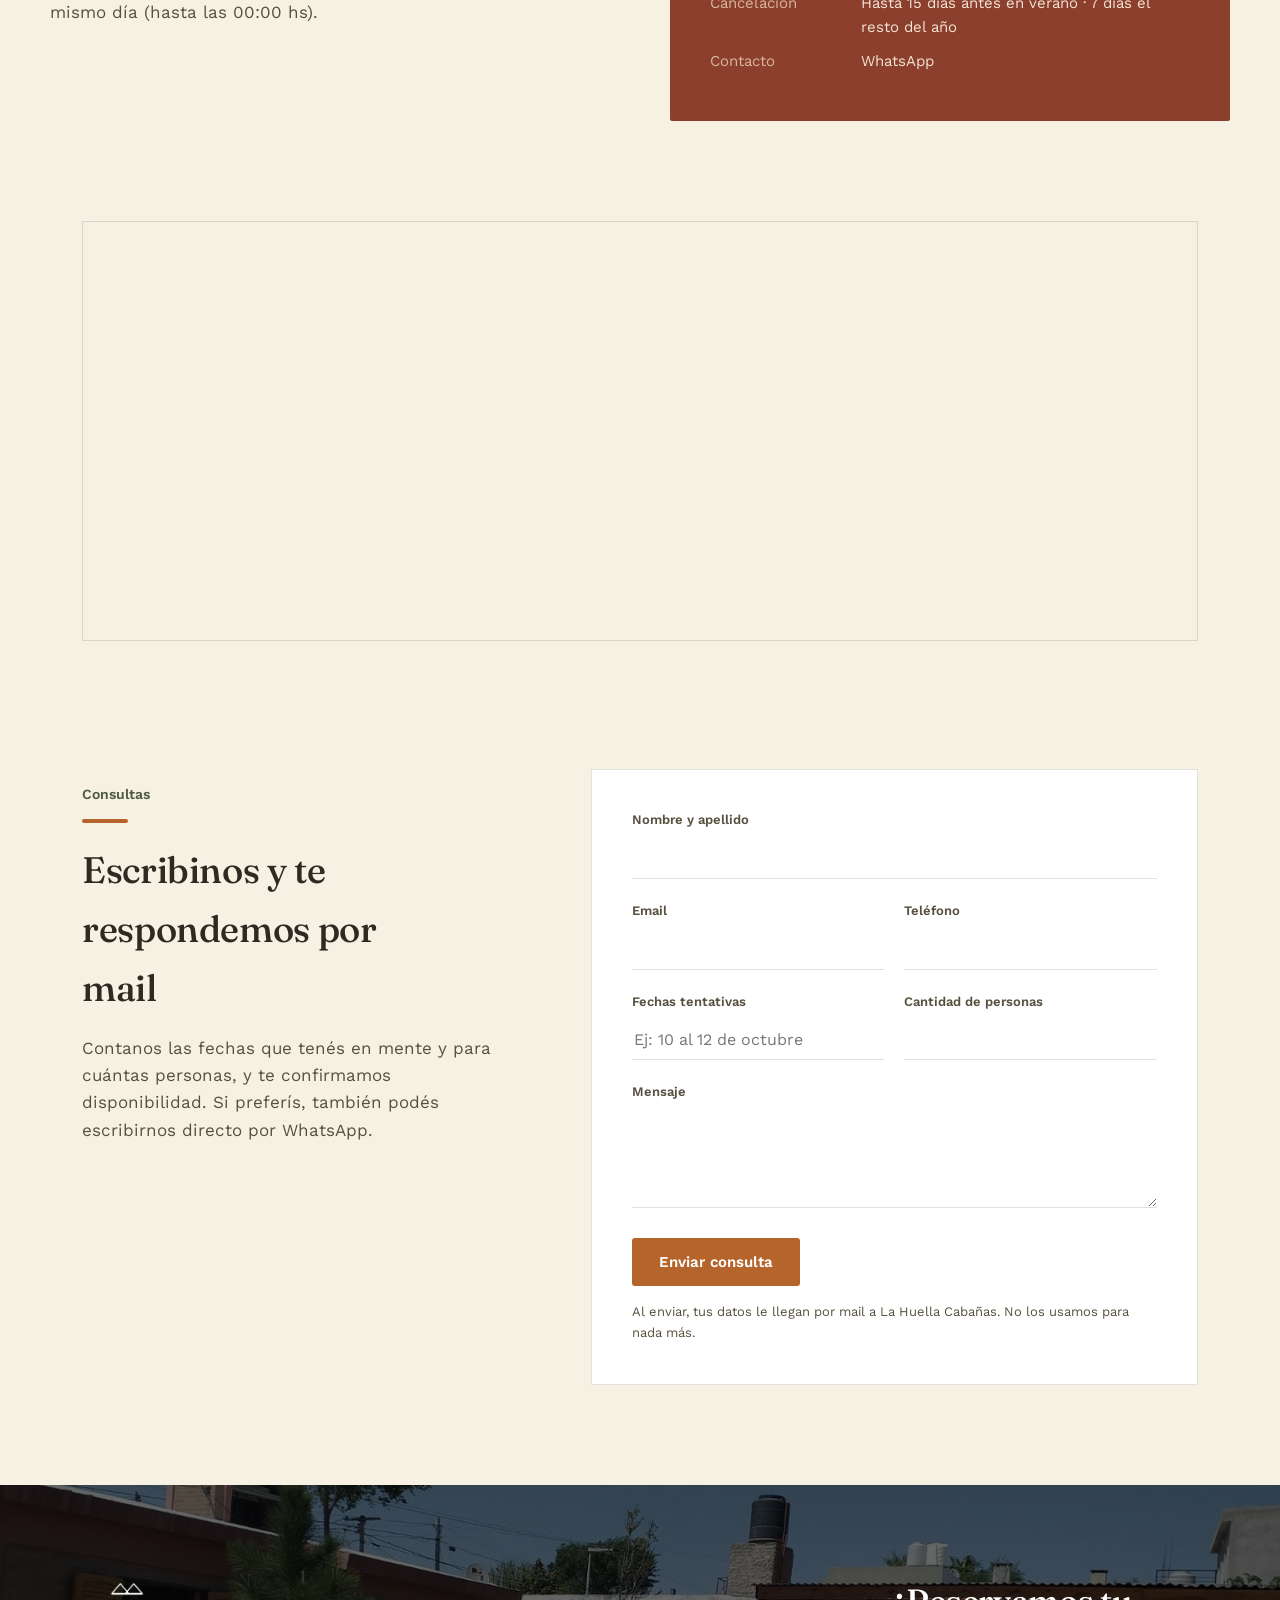
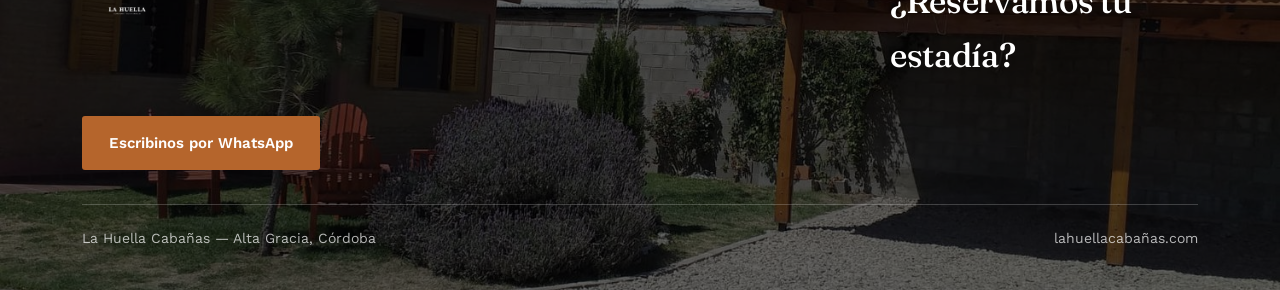
==== commit 4b8ef98b: "Add files via upload" ====
--- a/index.html
+++ b/index.html
@@ -88,6 +88,10 @@
   </div>
 </section>
 
+<section class="panorama">
+  <img src="img/predio-panoramica.jpg" alt="Vista panorámica del predio con las dos casas, Isabel y Cholito 2, el jardín y el playón cubierto">
+</section>
+
 <section id="casas" class="houses">
   <div class="wrap">
     <div class="houses__grid">
@@ -143,15 +147,27 @@
 <section class="gallery">
   <div class="gallery__head wrap">
     <h2>Un recorrido por adentro</h2>
-    <p>Cocina equipada, living-comedor y ambientes cálidos en los dos departamentos.</p>
+    <p>Así es cada uno de los dos departamentos, por dentro.</p>
+  </div>
+
+  <div class="wrap">
+    <h3 class="gallery__house-label gallery__house-label--isabel">Isabel</h3>
   </div>
   <div class="filmstrip">
     <figure class="frame"><img src="img/PHOTO-2026-07-20-19-51-27_5.jpg" alt="Dormitorio con cama doble y mesas de luz a ambos lados"><span>Dormitorio</span></figure>
     <figure class="frame"><img src="img/PHOTO-2026-07-20-19-51-27.jpg" alt="Living con sofá, TV y pared de ladrillo visto"><span>Living</span></figure>
     <figure class="frame"><img src="img/PHOTO-2026-07-20-19-51-25.jpg" alt="Cocina equipada con horno, anafe y calefón"><span>Cocina</span></figure>
     <figure class="frame"><img src="img/PHOTO-2026-07-20-19-51-24_2.jpg" alt="Baño con bacha de piedra sobre mueble de madera"><span>Baño</span></figure>
-    <figure class="frame"><img src="img/PHOTO-2026-07-20-19-51-26.jpg" alt="Vista desde la ventana hacia las reposeras del jardín"><span>Vista al jardín</span></figure>
-    <figure class="frame"><img src="img/PHOTO-2026-07-20-19-51-25_4.jpg" alt="Pileta con palmera al fondo"><span>Pileta</span></figure>
+  </div>
+
+  <div class="wrap">
+    <h3 class="gallery__house-label gallery__house-label--cholito">Cholito 2</h3>
+  </div>
+  <div class="filmstrip">
+    <figure class="frame"><img src="img/cholito2-living.jpg" alt="Comedor y living con TV, junto a la cocina"><span>Living-comedor</span></figure>
+    <figure class="frame"><img src="img/cholito2-cocina.jpg" alt="Cocina equipada con horno, anafe y campana"><span>Cocina</span></figure>
+    <figure class="frame"><img src="img/cholito2-dormitorio-doble.jpg" alt="Dormitorio con cama doble y aire acondicionado"><span>Dormitorio doble</span></figure>
+    <figure class="frame"><img src="img/cholito2-dormitorio-individual.jpg" alt="Dormitorio con dos camas individuales"><span>Dormitorio individual</span></figure>
   </div>
 </section>
 
@@ -174,7 +190,24 @@
       <li>Jardín parquizado</li>
     </ul>
   </div>
-  <p class="wrap amenities__note">No cuentan con lavarropas propio, pero hay lavandería a pasos. No se ofrece desayuno, aunque la cocina está totalmente equipada para prepararlo — y a 60 metros hay panaderías.</p>
+  <p class="wrap amenities__note">No cuentan con lavarropas propio, pero hay lavandería a pasos. La cocina está totalmente equipada para cocinar, y a 60 metros hay panaderías.</p>
+</section>
+
+<section id="servicios-opcionales" class="extras">
+  <div class="wrap">
+    <p class="split__label">Para sumar a la estadía</p>
+    <h2>Servicios opcionales</h2>
+    <div class="extras__grid">
+      <article class="extra-card">
+        <h3>Desayuno</h3>
+        <p>Pan casero, infusión, jugo de naranja recién exprimido, jamón y queso, y untables (mermelada, manteca). Precio a consultar.</p>
+      </article>
+      <article class="extra-card">
+        <h3>Masajes Kaolif</h3>
+        <p>Hay un estudio dentro del predio donde Victoria da masajes Kaolif. Turnos y precios se coordinan directamente con ella.</p>
+      </article>
+    </div>
+  </div>
 </section>
 
 <section id="ubicacion" class="location wrap">
@@ -297,42 +330,41 @@
 <a class="wa-float" href="https://wa.me/5493547577756" target="_blank" rel="noopener">WhatsApp</a>
 
 <script>
-  // Recorrido automático de la galería de fotos (filmstrip).
-  // Avanza sola cada 3.2s, vuelve al principio al llegar al final,
+  // Recorrido automático de las galerías de fotos (filmstrip).
+  // Cada galería avanza sola cada 3.2s, vuelve al principio al llegar al final,
   // y se pausa un rato si el usuario la toca o la scrollea a mano.
   document.addEventListener('DOMContentLoaded', function () {
-    var strip = document.querySelector('.filmstrip');
-    if (!strip) return;
-
-    var timer = null;
-    var resumeTimeout = null;
-
-    function step() {
-      var frame = strip.querySelector('.frame');
-      if (!frame) return;
-      var gapValue = parseInt(getComputedStyle(strip).columnGap || getComputedStyle(strip).gap) || 26;
-      var advance = frame.getBoundingClientRect().width + gapValue;
-      var maxScroll = strip.scrollWidth - strip.clientWidth - 4;
-      if (strip.scrollLeft >= maxScroll) {
-        strip.scrollTo({ left: 0, behavior: 'smooth' });
-      } else {
-        strip.scrollBy({ left: advance, behavior: 'smooth' });
+    document.querySelectorAll('.filmstrip').forEach(function (strip) {
+      var timer = null;
+      var resumeTimeout = null;
+
+      function step() {
+        var frame = strip.querySelector('.frame');
+        if (!frame) return;
+        var gapValue = parseInt(getComputedStyle(strip).columnGap || getComputedStyle(strip).gap) || 26;
+        var advance = frame.getBoundingClientRect().width + gapValue;
+        var maxScroll = strip.scrollWidth - strip.clientWidth - 4;
+        if (strip.scrollLeft >= maxScroll) {
+          strip.scrollTo({ left: 0, behavior: 'smooth' });
+        } else {
+          strip.scrollBy({ left: advance, behavior: 'smooth' });
+        }
       }
-    }
-
-    function start() {
-      timer = setInterval(step, 3200);
-    }
-
-    function pauseAndResume() {
-      clearInterval(timer);
-      clearTimeout(resumeTimeout);
-      resumeTimeout = setTimeout(start, 6000);
-    }
-
-    start();
-    ['mousedown', 'touchstart', 'wheel'].forEach(function (evt) {
-      strip.addEventListener(evt, pauseAndResume, { passive: true });
+
+      function start() {
+        timer = setInterval(step, 3200);
+      }
+
+      function pauseAndResume() {
+        clearInterval(timer);
+        clearTimeout(resumeTimeout);
+        resumeTimeout = setTimeout(start, 6000);
+      }
+
+      start();
+      ['mousedown', 'touchstart', 'wheel'].forEach(function (evt) {
+        strip.addEventListener(evt, pauseAndResume, { passive: true });
+      });
     });
   });
 </script>
--- a/style.css
+++ b/style.css
@@ -282,6 +282,39 @@
 .gallery__head h2 { font-size: clamp(1.7rem, 3vw, 2.2rem); }
 .gallery__head p { color: var(--ink-soft); margin-top: 10px; }
 
+.gallery__house-label {
+  display: inline-flex;
+  align-items: center;
+  gap: 10px;
+  font-size: 15px;
+  font-weight: 600;
+  color: var(--ink);
+  margin: 0;
+}
+
+.gallery__house-label::before {
+  content: '';
+  width: 10px;
+  height: 10px;
+  border-radius: 50%;
+  background: var(--terracota);
+}
+
+.gallery__house-label--cholito::before { background: var(--sage-deep); }
+
+.gallery > .wrap + .filmstrip { margin-top: -6px; }
+.gallery > .wrap:not(:first-child) { margin-top: 20px; }
+
+/* Vista panoramica del predio, entre la intro y las dos casas */
+.panorama img {
+  width: 100%;
+  height: 46vh;
+  min-height: 320px;
+  max-height: 460px;
+  object-fit: cover;
+  display: block;
+}
+
 .filmstrip {
   display: flex;
   gap: 26px;
@@ -323,6 +356,44 @@
 
 @media (max-width: 640px) {
   .frame img { height: 230px; max-width: 280px; }
+}
+
+/* ---------- Servicios opcionales (desayuno, masajes) ---------- */
+
+.extras {
+  padding: 20px 0 90px;
+}
+
+.extras__grid {
+  display: grid;
+  grid-template-columns: 1fr 1fr;
+  gap: 24px;
+  margin-top: 30px;
+}
+
+.extra-card {
+  background: #fff;
+  border: 1px solid var(--line);
+  border-top: 4px solid var(--terracota);
+  padding: 30px 32px;
+}
+
+.extra-card:nth-child(2) { border-top-color: var(--sage-deep); }
+
+.extra-card h3 {
+  font-size: 1.2rem;
+  margin-bottom: 10px;
+}
+
+.extra-card p {
+  color: var(--ink-soft);
+  font-size: 15px;
+  line-height: 1.6;
+  margin: 0;
+}
+
+@media (max-width: 860px) {
+  .extras__grid { grid-template-columns: 1fr; }
 }
 
 /* ---------- Las dos casas (Isabel / Cholito 2) ---------- */
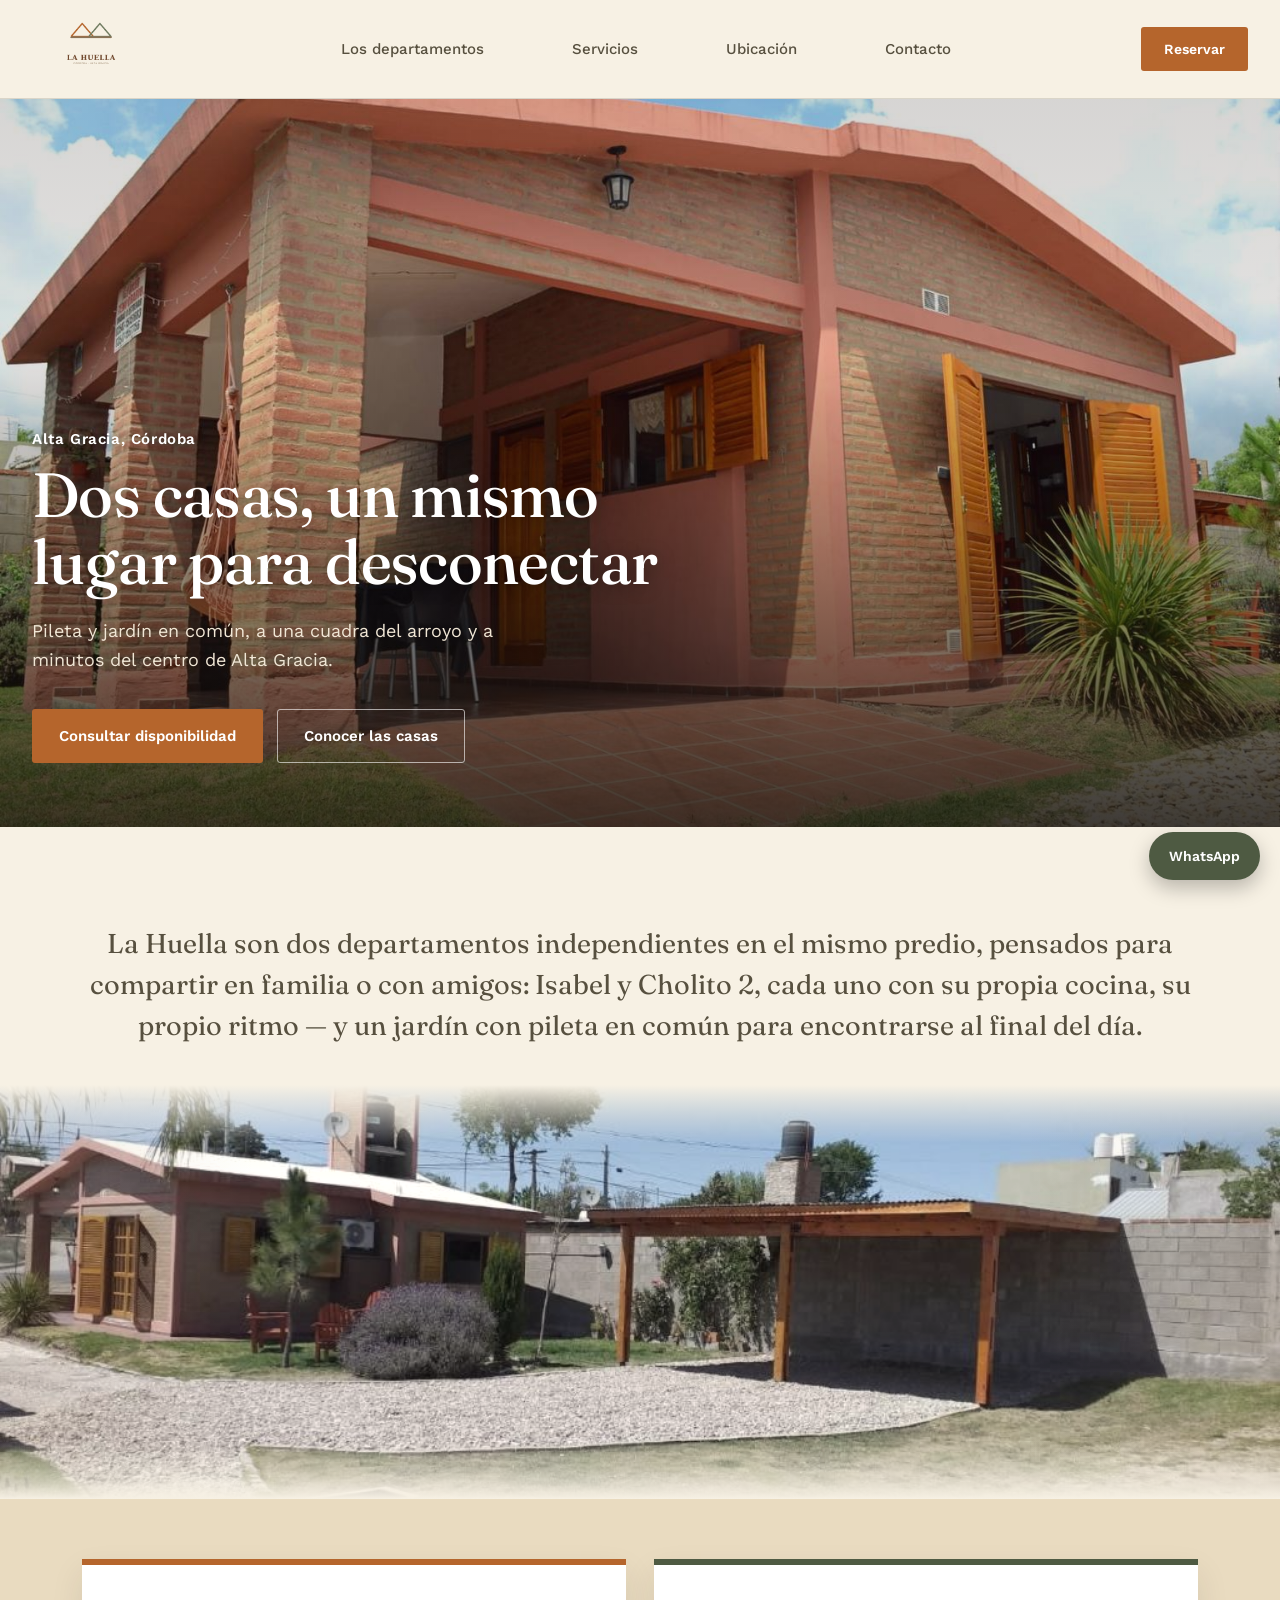
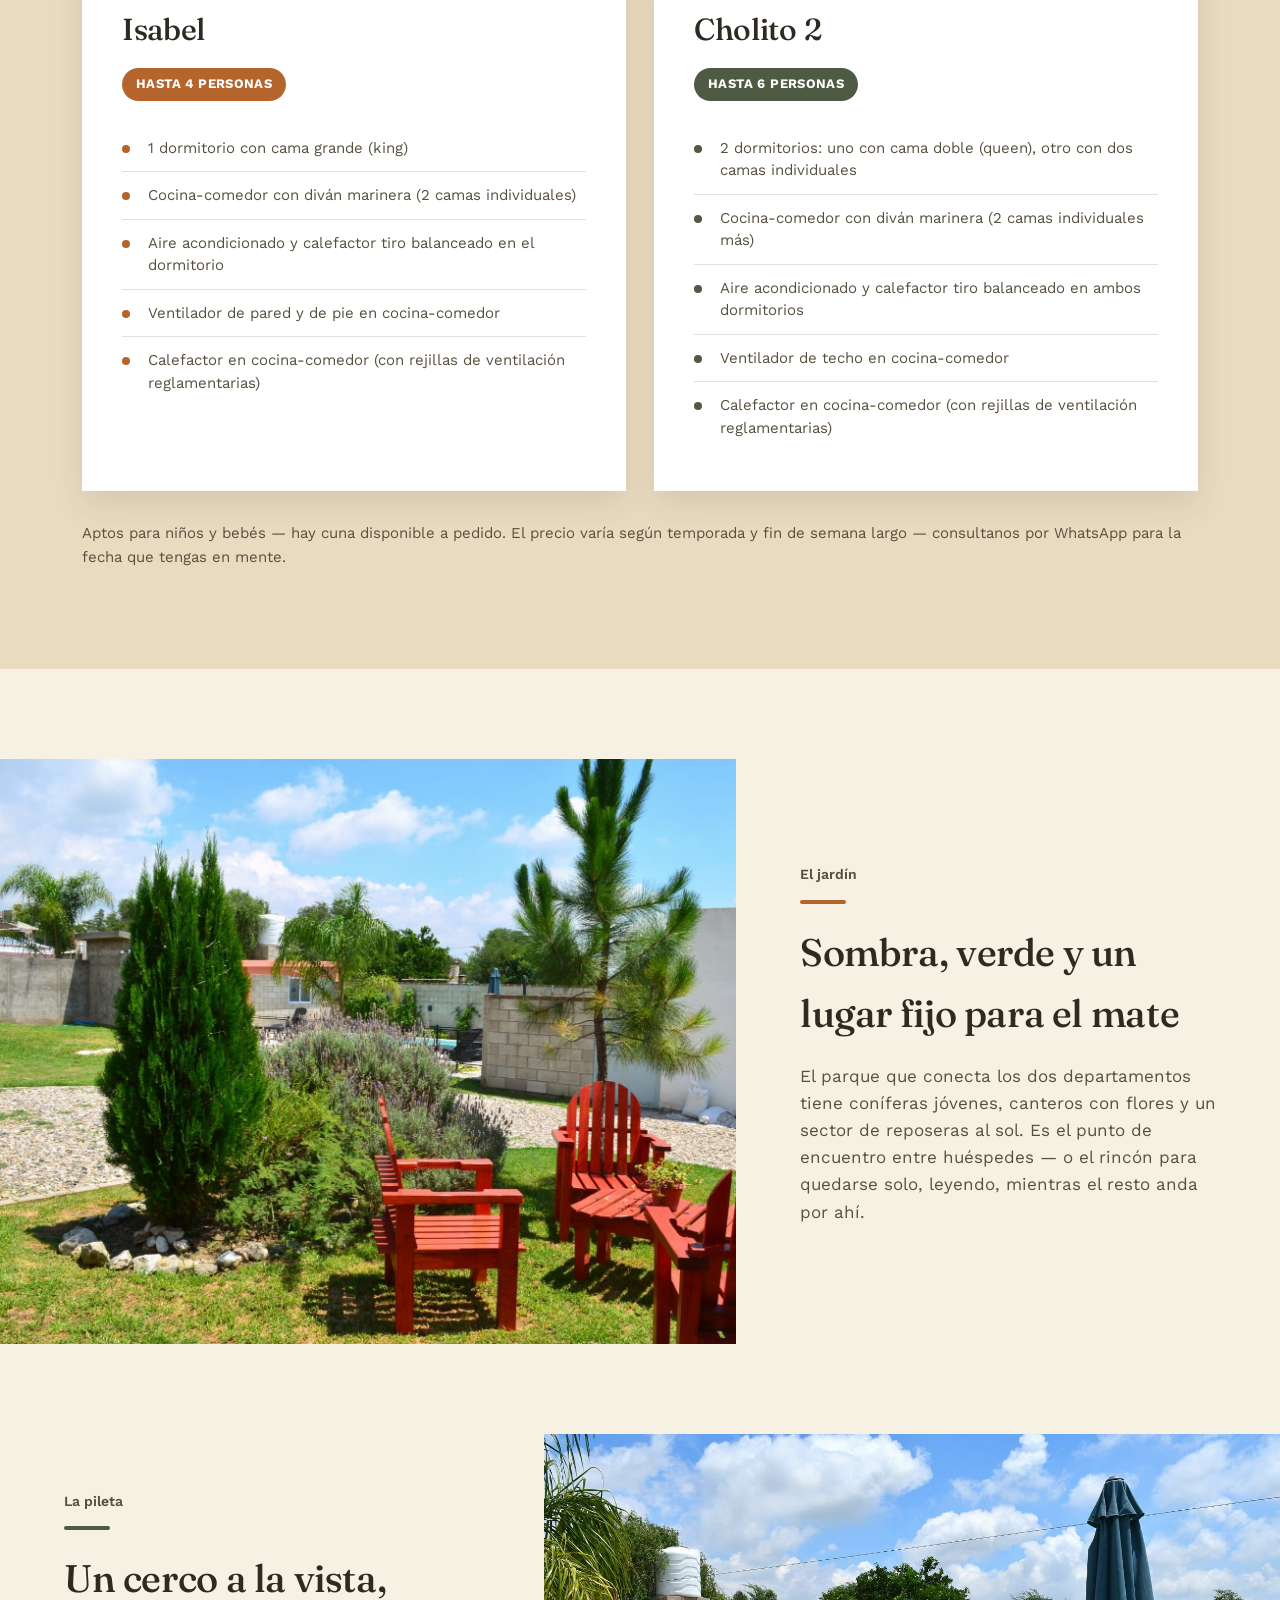
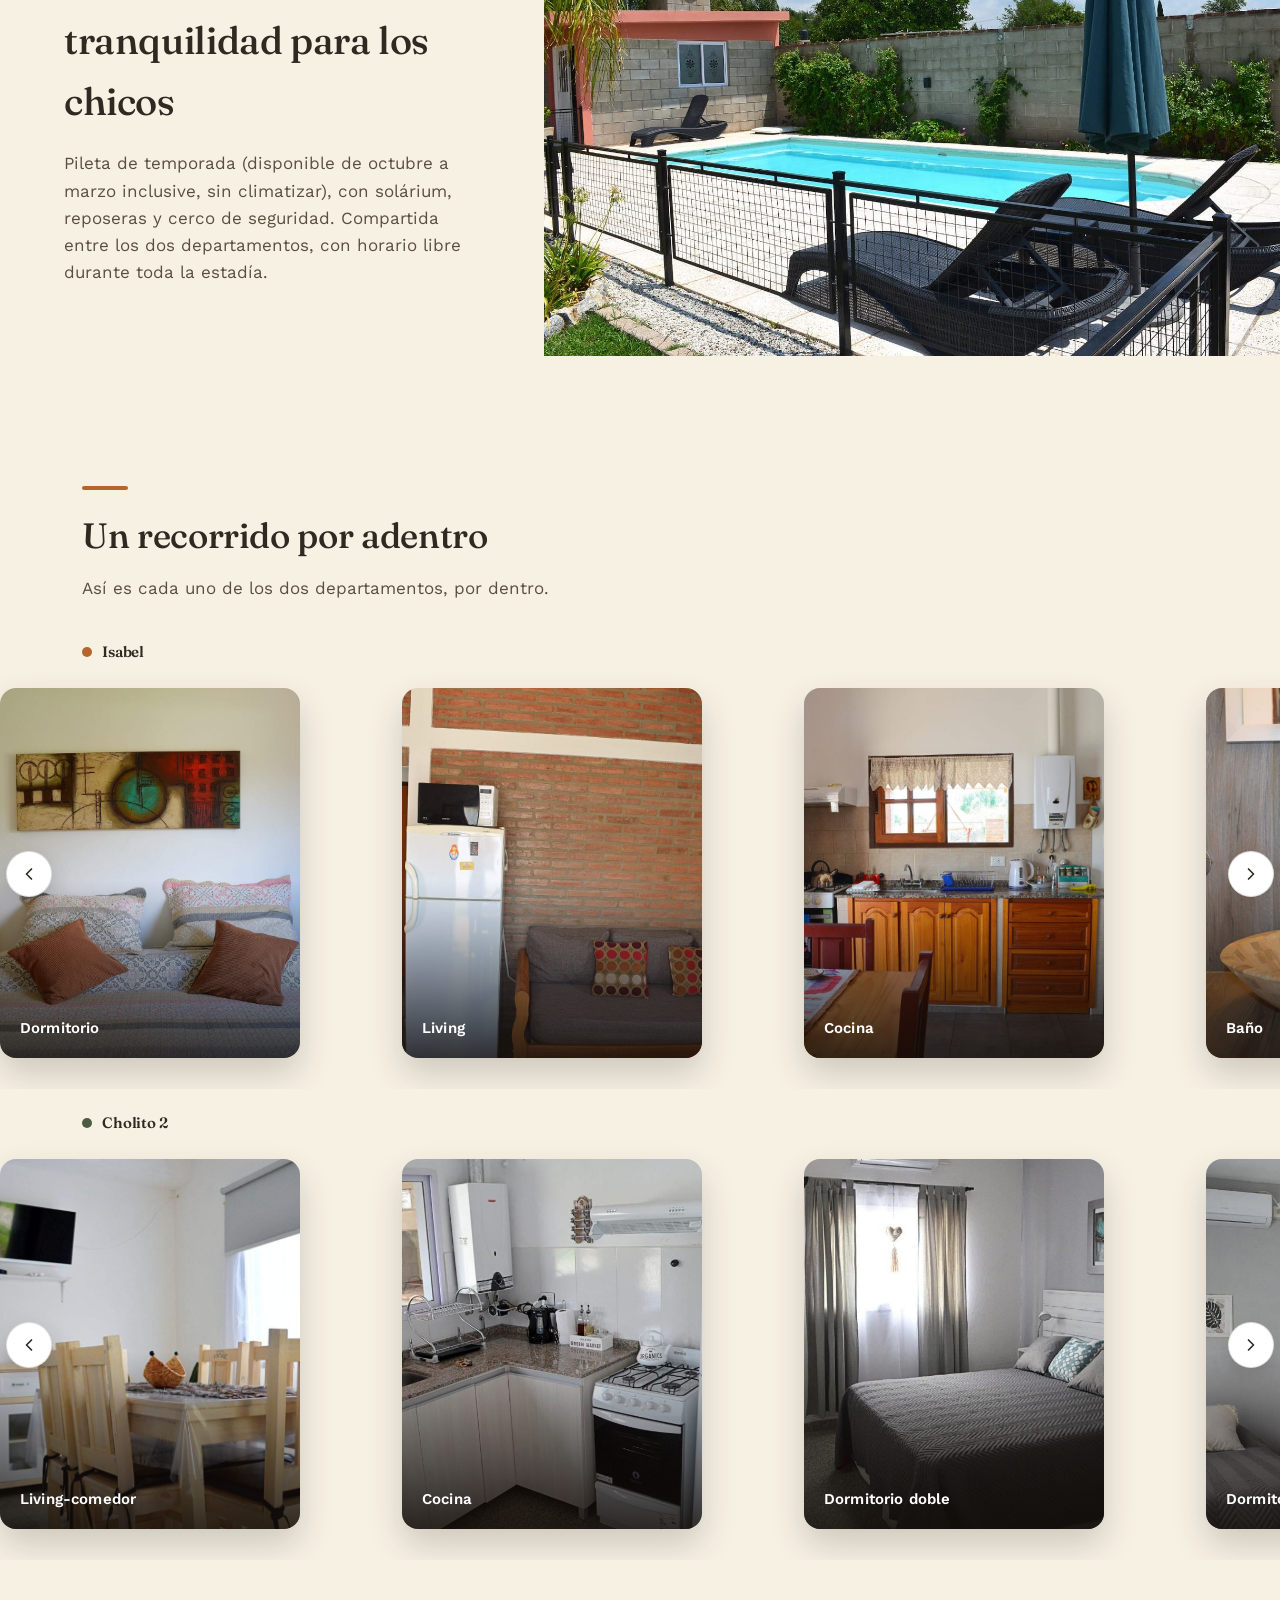
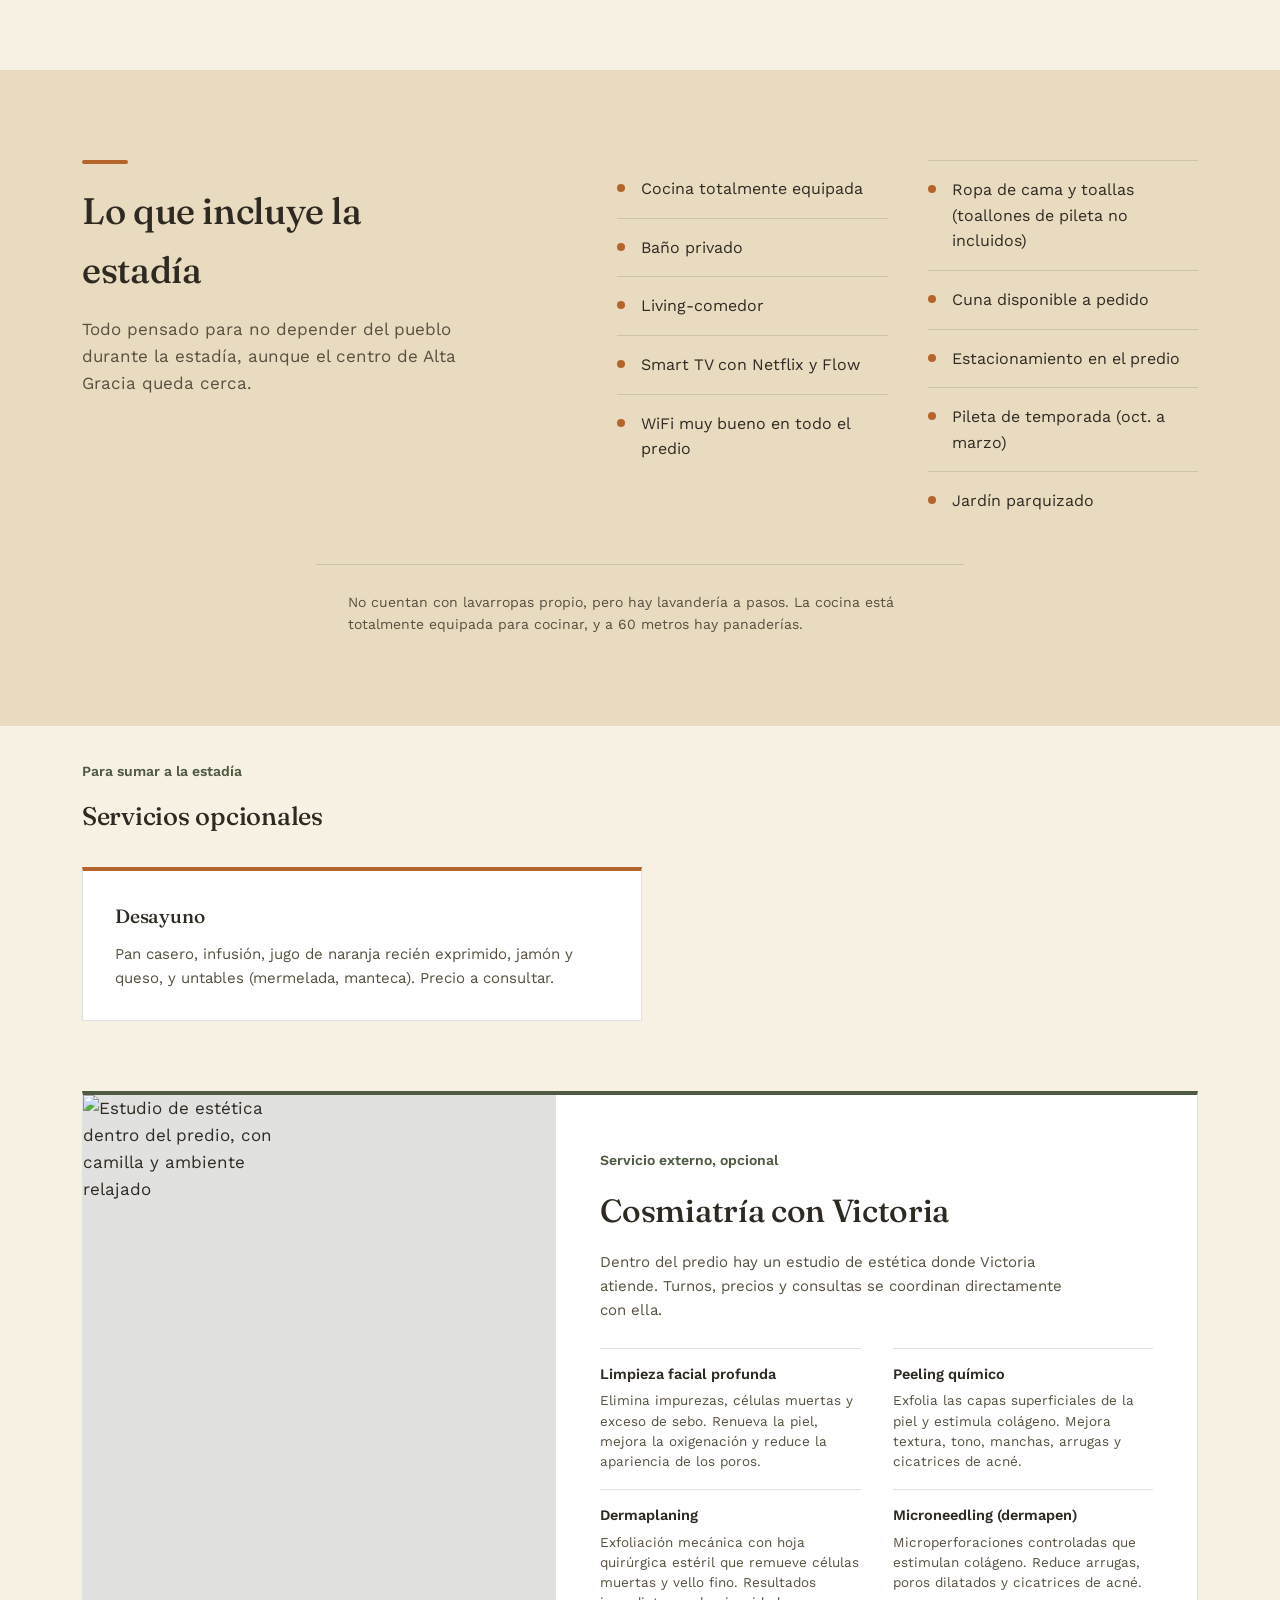
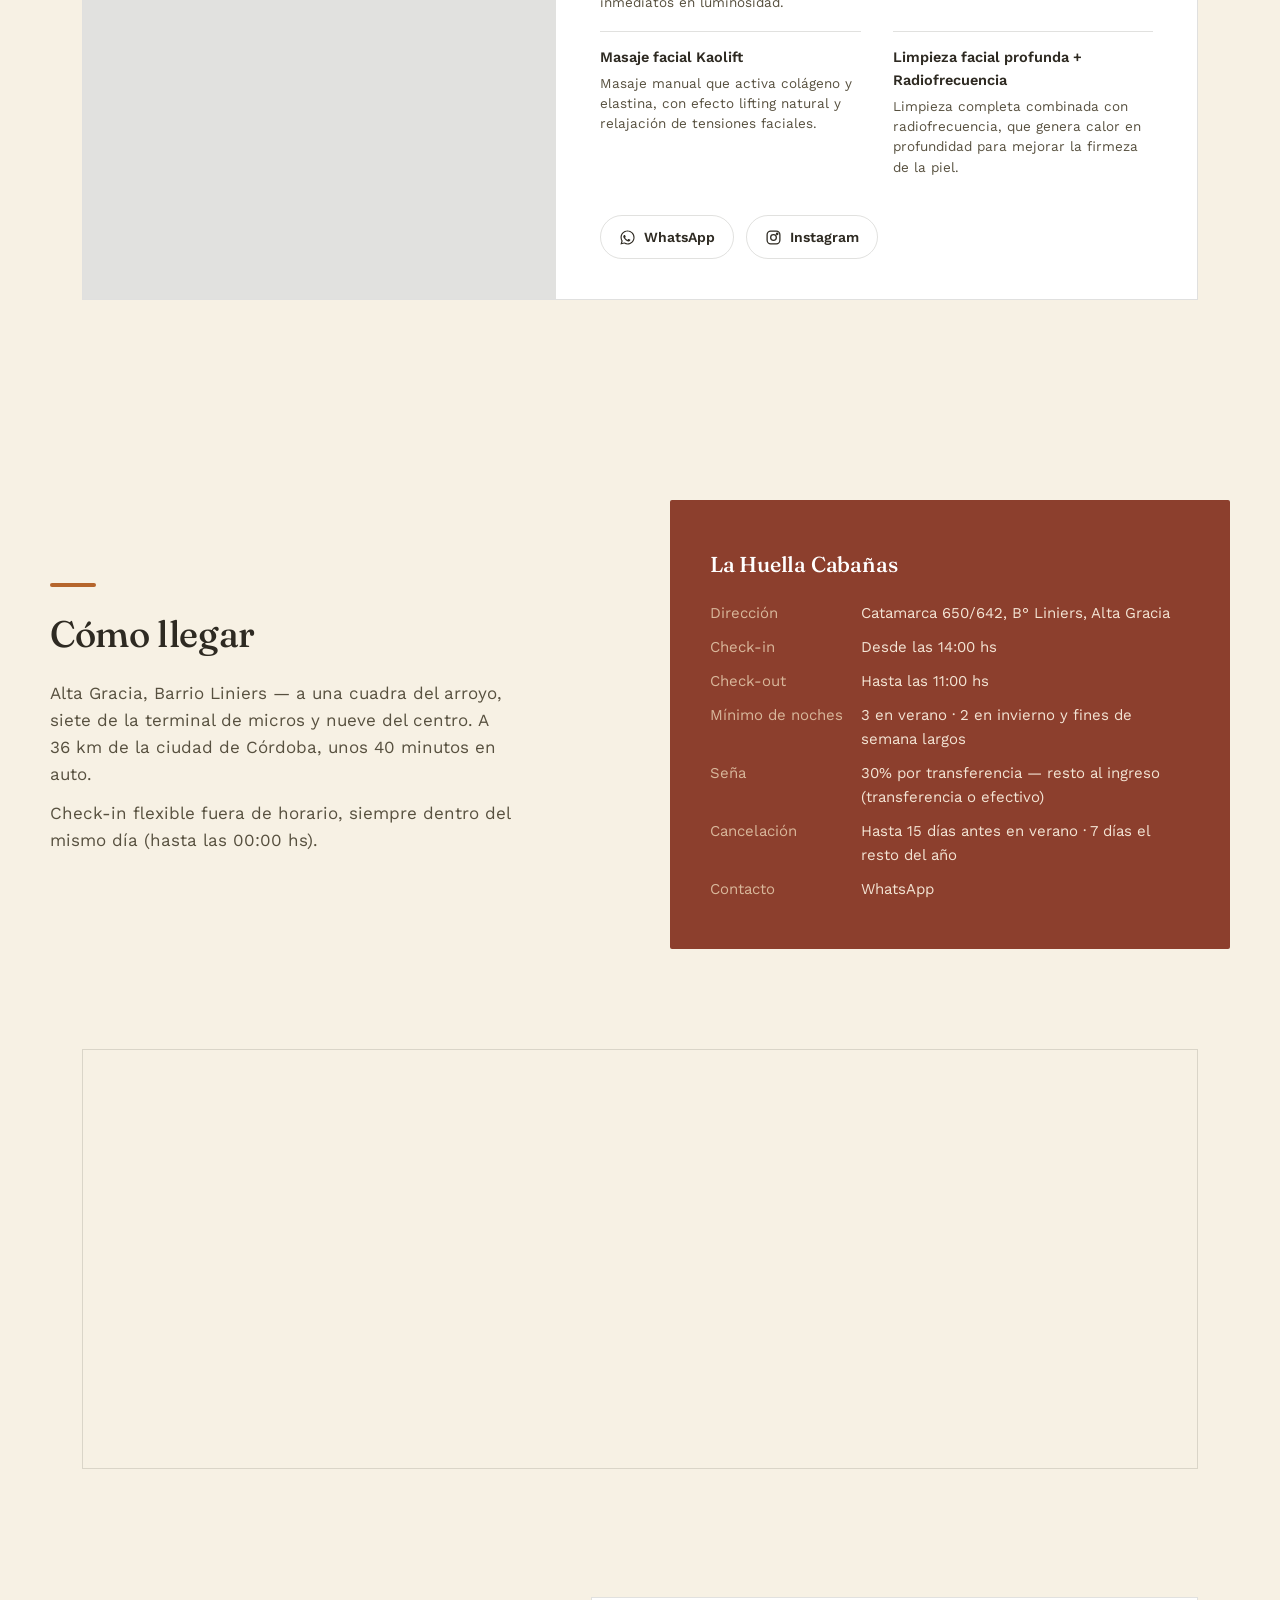
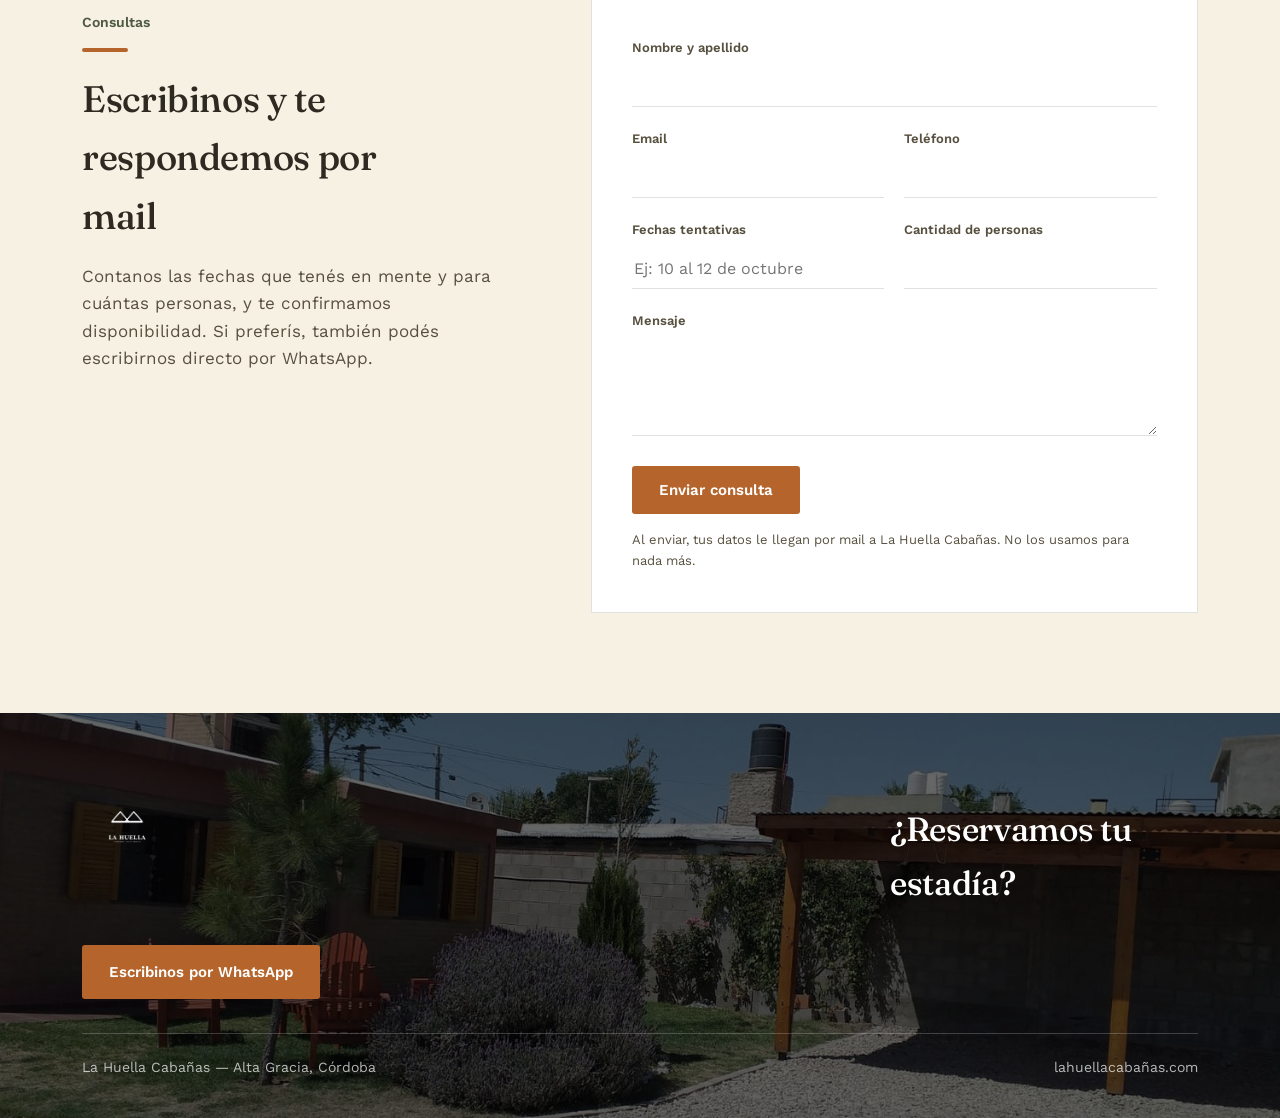
==== commit ff14c16e: "Add files via upload" ====
--- a/index.html
+++ b/index.html
@@ -153,21 +153,37 @@
   <div class="wrap">
     <h3 class="gallery__house-label gallery__house-label--isabel">Isabel</h3>
   </div>
-  <div class="filmstrip">
-    <figure class="frame"><img src="img/PHOTO-2026-07-20-19-51-27_5.jpg" alt="Dormitorio con cama doble y mesas de luz a ambos lados"><span>Dormitorio</span></figure>
-    <figure class="frame"><img src="img/PHOTO-2026-07-20-19-51-27.jpg" alt="Living con sofá, TV y pared de ladrillo visto"><span>Living</span></figure>
-    <figure class="frame"><img src="img/PHOTO-2026-07-20-19-51-25.jpg" alt="Cocina equipada con horno, anafe y calefón"><span>Cocina</span></figure>
-    <figure class="frame"><img src="img/PHOTO-2026-07-20-19-51-24_2.jpg" alt="Baño con bacha de piedra sobre mueble de madera"><span>Baño</span></figure>
+  <div class="filmstrip-wrap">
+    <button class="filmstrip-nav filmstrip-nav--prev" type="button" aria-label="Foto anterior">
+      <svg viewBox="0 0 24 24" fill="none" stroke="currentColor" stroke-width="2" stroke-linecap="round" stroke-linejoin="round"><path d="M15 18l-6-6 6-6"/></svg>
+    </button>
+    <div class="filmstrip">
+      <figure class="frame"><img src="img/PHOTO-2026-07-20-19-51-27_5.jpg" alt="Dormitorio con cama doble y mesas de luz a ambos lados"><span>Dormitorio</span></figure>
+      <figure class="frame"><img src="img/PHOTO-2026-07-20-19-51-27.jpg" alt="Living con sofá, TV y pared de ladrillo visto"><span>Living</span></figure>
+      <figure class="frame"><img src="img/PHOTO-2026-07-20-19-51-25.jpg" alt="Cocina equipada con horno, anafe y calefón"><span>Cocina</span></figure>
+      <figure class="frame"><img src="img/PHOTO-2026-07-20-19-51-24_2.jpg" alt="Baño con bacha de piedra sobre mueble de madera"><span>Baño</span></figure>
+    </div>
+    <button class="filmstrip-nav filmstrip-nav--next" type="button" aria-label="Foto siguiente">
+      <svg viewBox="0 0 24 24" fill="none" stroke="currentColor" stroke-width="2" stroke-linecap="round" stroke-linejoin="round"><path d="M9 18l6-6-6-6"/></svg>
+    </button>
   </div>
 
   <div class="wrap">
     <h3 class="gallery__house-label gallery__house-label--cholito">Cholito 2</h3>
   </div>
-  <div class="filmstrip">
-    <figure class="frame"><img src="img/cholito2-living.jpg" alt="Comedor y living con TV, junto a la cocina"><span>Living-comedor</span></figure>
-    <figure class="frame"><img src="img/cholito2-cocina.jpg" alt="Cocina equipada con horno, anafe y campana"><span>Cocina</span></figure>
-    <figure class="frame"><img src="img/cholito2-dormitorio-doble.jpg" alt="Dormitorio con cama doble y aire acondicionado"><span>Dormitorio doble</span></figure>
-    <figure class="frame"><img src="img/cholito2-dormitorio-individual.jpg" alt="Dormitorio con dos camas individuales"><span>Dormitorio individual</span></figure>
+  <div class="filmstrip-wrap">
+    <button class="filmstrip-nav filmstrip-nav--prev" type="button" aria-label="Foto anterior">
+      <svg viewBox="0 0 24 24" fill="none" stroke="currentColor" stroke-width="2" stroke-linecap="round" stroke-linejoin="round"><path d="M15 18l-6-6 6-6"/></svg>
+    </button>
+    <div class="filmstrip">
+      <figure class="frame"><img src="img/cholito2-living.jpg" alt="Comedor y living con TV, junto a la cocina"><span>Living-comedor</span></figure>
+      <figure class="frame"><img src="img/cholito2-cocina.jpg" alt="Cocina equipada con horno, anafe y campana"><span>Cocina</span></figure>
+      <figure class="frame"><img src="img/cholito2-dormitorio-doble.jpg" alt="Dormitorio con cama doble y aire acondicionado"><span>Dormitorio doble</span></figure>
+      <figure class="frame"><img src="img/cholito2-dormitorio-individual.jpg" alt="Dormitorio con dos camas individuales"><span>Dormitorio individual</span></figure>
+    </div>
+    <button class="filmstrip-nav filmstrip-nav--next" type="button" aria-label="Foto siguiente">
+      <svg viewBox="0 0 24 24" fill="none" stroke="currentColor" stroke-width="2" stroke-linecap="round" stroke-linejoin="round"><path d="M9 18l6-6-6-6"/></svg>
+    </button>
   </div>
 </section>
 
@@ -197,15 +213,65 @@
   <div class="wrap">
     <p class="split__label">Para sumar a la estadía</p>
     <h2>Servicios opcionales</h2>
-    <div class="extras__grid">
+    <div class="extras__grid extras__grid--single">
       <article class="extra-card">
         <h3>Desayuno</h3>
         <p>Pan casero, infusión, jugo de naranja recién exprimido, jamón y queso, y untables (mermelada, manteca). Precio a consultar.</p>
       </article>
-      <article class="extra-card">
-        <h3>Masajes Kaolif</h3>
-        <p>Hay un estudio dentro del predio donde Victoria da masajes Kaolif. Turnos y precios se coordinan directamente con ella.</p>
-      </article>
+    </div>
+  </div>
+</section>
+
+<section id="victoria" class="victoria">
+  <div class="wrap">
+    <div class="victoria__card">
+      <div class="victoria__media">
+        <img src="img/victoria-estudio.jpg" alt="Estudio de estética dentro del predio, con camilla y ambiente relajado">
+        <video src="img/victoria-estudio.mp4" poster="img/victoria-estudio-poster.jpg" muted loop autoplay playsinline aria-label="Video del estudio"></video>
+      </div>
+      <div class="victoria__body">
+        <p class="split__label">Servicio externo, opcional</p>
+        <h2>Cosmiatría con Victoria</h2>
+        <p class="victoria__intro">Dentro del predio hay un estudio de estética donde Victoria atiende. Turnos, precios y consultas se coordinan directamente con ella.</p>
+
+        <ul class="victoria__list">
+          <li>
+            <strong>Limpieza facial profunda</strong>
+            <span>Elimina impurezas, células muertas y exceso de sebo. Renueva la piel, mejora la oxigenación y reduce la apariencia de los poros.</span>
+          </li>
+          <li>
+            <strong>Peeling químico</strong>
+            <span>Exfolia las capas superficiales de la piel y estimula colágeno. Mejora textura, tono, manchas, arrugas y cicatrices de acné.</span>
+          </li>
+          <li>
+            <strong>Dermaplaning</strong>
+            <span>Exfoliación mecánica con hoja quirúrgica estéril que remueve células muertas y vello fino. Resultados inmediatos en luminosidad.</span>
+          </li>
+          <li>
+            <strong>Microneedling (dermapen)</strong>
+            <span>Microperforaciones controladas que estimulan colágeno. Reduce arrugas, poros dilatados y cicatrices de acné.</span>
+          </li>
+          <li>
+            <strong>Masaje facial Kaolift</strong>
+            <span>Masaje manual que activa colágeno y elastina, con efecto lifting natural y relajación de tensiones faciales.</span>
+          </li>
+          <li>
+            <strong>Limpieza facial profunda + Radiofrecuencia</strong>
+            <span>Limpieza completa combinada con radiofrecuencia, que genera calor en profundidad para mejorar la firmeza de la piel.</span>
+          </li>
+        </ul>
+
+        <div class="extra-card__actions">
+          <a class="icon-btn icon-btn--whatsapp" href="https://wa.me/5493547307054" target="_blank" rel="noopener">
+            <svg viewBox="0 0 24 24" fill="currentColor" aria-hidden="true"><path d="M12.04 2C6.58 2 2.13 6.45 2.13 11.91c0 1.75.46 3.45 1.32 4.95L2.05 22l5.25-1.38a9.9 9.9 0 0 0 4.74 1.21h.01c5.46 0 9.91-4.45 9.91-9.91 0-2.65-1.03-5.14-2.9-7.01A9.82 9.82 0 0 0 12.04 2m0 1.67c2.24 0 4.34.87 5.92 2.46a8.26 8.26 0 0 1 2.43 5.88c0 4.57-3.72 8.29-8.31 8.29a8.3 8.3 0 0 1-4.22-1.15l-.3-.18-3.12.82.83-3.04-.2-.31a8.23 8.23 0 0 1-1.28-4.42c0-4.58 3.73-8.35 8.25-8.35m-4.53 4.7c-.16 0-.42.06-.64.3-.22.24-.85.83-.85 2.03 0 1.2.87 2.35.99 2.51.12.16 1.7 2.72 4.2 3.71 2.07.83 2.49.66 2.94.62.45-.04 1.45-.59 1.65-1.16.2-.57.2-1.06.14-1.16-.06-.1-.22-.16-.46-.28-.24-.12-1.45-.72-1.67-.8-.22-.08-.39-.12-.55.12-.16.24-.63.8-.78.97-.14.16-.28.18-.52.06-.24-.12-1.02-.38-1.94-1.2-.72-.64-1.2-1.43-1.34-1.67-.14-.24-.02-.37.1-.49.11-.11.24-.28.36-.42.12-.14.16-.24.24-.4.08-.16.04-.3-.02-.42-.06-.12-.55-1.34-.76-1.83-.2-.48-.4-.42-.55-.42-.14-.01-.3-.01-.46-.01"/></svg>
+            WhatsApp
+          </a>
+          <a class="icon-btn icon-btn--instagram" href="https://www.instagram.com/victoria.cosmiatra/" target="_blank" rel="noopener">
+            <svg viewBox="0 0 24 24" fill="none" stroke="currentColor" stroke-width="1.8" aria-hidden="true"><rect x="3" y="3" width="18" height="18" rx="5"/><circle cx="12" cy="12" r="4"/><circle cx="17.2" cy="6.8" r="1"/></svg>
+            Instagram
+          </a>
+        </div>
+      </div>
     </div>
   </div>
 </section>
@@ -330,19 +396,29 @@
 <a class="wa-float" href="https://wa.me/5493547577756" target="_blank" rel="noopener">WhatsApp</a>
 
 <script>
-  // Recorrido automático de las galerías de fotos (filmstrip).
-  // Cada galería avanza sola cada 3.2s, vuelve al principio al llegar al final,
-  // y se pausa un rato si el usuario la toca o la scrollea a mano.
+  // Recorrido automático de las galerías de fotos (filmstrip), con botones
+  // de flecha para navegar a mano. Cada galería avanza sola cada 3.2s, vuelve
+  // al principio al llegar al final, y se pausa un rato si el usuario la toca,
+  // la scrollea o usa las flechas.
   document.addEventListener('DOMContentLoaded', function () {
-    document.querySelectorAll('.filmstrip').forEach(function (strip) {
+    document.querySelectorAll('.filmstrip-wrap').forEach(function (wrap) {
+      var strip = wrap.querySelector('.filmstrip');
+      var prevBtn = wrap.querySelector('.filmstrip-nav--prev');
+      var nextBtn = wrap.querySelector('.filmstrip-nav--next');
+      if (!strip) return;
+
       var timer = null;
       var resumeTimeout = null;
 
+      function frameAdvance() {
+        var frame = strip.querySelector('.frame');
+        if (!frame) return 0;
+        var gapValue = parseInt(getComputedStyle(strip).columnGap || getComputedStyle(strip).gap) || 22;
+        return frame.getBoundingClientRect().width + gapValue;
+      }
+
       function step() {
-        var frame = strip.querySelector('.frame');
-        if (!frame) return;
-        var gapValue = parseInt(getComputedStyle(strip).columnGap || getComputedStyle(strip).gap) || 26;
-        var advance = frame.getBoundingClientRect().width + gapValue;
+        var advance = frameAdvance();
         var maxScroll = strip.scrollWidth - strip.clientWidth - 4;
         if (strip.scrollLeft >= maxScroll) {
           strip.scrollTo({ left: 0, behavior: 'smooth' });
@@ -365,6 +441,19 @@
       ['mousedown', 'touchstart', 'wheel'].forEach(function (evt) {
         strip.addEventListener(evt, pauseAndResume, { passive: true });
       });
+
+      if (prevBtn) {
+        prevBtn.addEventListener('click', function () {
+          strip.scrollBy({ left: -frameAdvance(), behavior: 'smooth' });
+          pauseAndResume();
+        });
+      }
+      if (nextBtn) {
+        nextBtn.addEventListener('click', function () {
+          strip.scrollBy({ left: frameAdvance(), behavior: 'smooth' });
+          pauseAndResume();
+        });
+      }
     });
   });
 </script>
--- a/style.css
+++ b/style.css
@@ -302,10 +302,14 @@
 
 .gallery__house-label--cholito::before { background: var(--sage-deep); }
 
-.gallery > .wrap + .filmstrip { margin-top: -6px; }
+.gallery > .wrap + .filmstrip-wrap { margin-top: -6px; }
 .gallery > .wrap:not(:first-child) { margin-top: 20px; }
 
 /* Vista panoramica del predio, entre la intro y las dos casas */
+.panorama {
+  position: relative;
+}
+
 .panorama img {
   width: 100%;
   height: 46vh;
@@ -313,45 +317,111 @@
   max-height: 460px;
   object-fit: cover;
   display: block;
+  filter: saturate(0.72) contrast(0.94) brightness(1.03) sepia(0.06);
+}
+
+.panorama::after {
+  content: '';
+  position: absolute;
+  inset: 0;
+  pointer-events: none;
+  background:
+    linear-gradient(180deg, var(--cream) 0%, rgba(247,241,228,0) 14%, rgba(247,241,228,0) 86%, var(--cream) 100%),
+    linear-gradient(90deg, rgba(139,79,43,0.10) 0%, rgba(139,79,43,0) 20%, rgba(139,79,43,0) 80%, rgba(139,79,43,0.10) 100%);
+}
+
+.filmstrip-wrap {
+  position: relative;
 }
 
 .filmstrip {
   display: flex;
-  gap: 26px;
+  gap: 22px;
   overflow-x: auto;
-  padding: 30px 32px 20px;
+  padding: 12px 32px 14px;
   scroll-snap-type: x proximity;
   -webkit-overflow-scrolling: touch;
 }
 
-.filmstrip::-webkit-scrollbar { height: 8px; }
-.filmstrip::-webkit-scrollbar-thumb { background: var(--line); border-radius: 4px; }
+.filmstrip::-webkit-scrollbar { display: none; }
+.filmstrip { scrollbar-width: none; }
+
+.filmstrip-nav {
+  position: absolute;
+  top: 50%;
+  transform: translateY(-50%);
+  width: 46px;
+  height: 46px;
+  border-radius: 50%;
+  background: #fff;
+  border: 1px solid var(--line);
+  box-shadow: 0 10px 22px rgba(46,42,34,0.20);
+  display: flex;
+  align-items: center;
+  justify-content: center;
+  cursor: pointer;
+  z-index: 6;
+  color: var(--ink);
+  transition: background 0.15s ease, color 0.15s ease, transform 0.15s ease;
+}
+
+.filmstrip-nav svg { width: 20px; height: 20px; }
+.filmstrip-nav:hover { background: var(--terracota); color: #fff; border-color: var(--terracota); }
+.filmstrip-nav--prev { left: 6px; }
+.filmstrip-nav--next { right: 6px; }
+
+@media (max-width: 760px) {
+  .filmstrip-nav { display: none; }
+}
 
 .frame {
+  position: relative;
   flex: 0 0 auto;
+  width: 300px;
+  height: 370px;
+  border-radius: 16px;
+  overflow: hidden;
   scroll-snap-align: start;
-  background: #fff;
-  padding: 10px 10px 34px;
-  box-shadow: 0 10px 24px rgba(46,42,34,0.14);
-  transform: rotate(var(--tilt, 0deg));
-}
-
-.frame:nth-child(odd) { --tilt: -1.1deg; }
-.frame:nth-child(even) { --tilt: 1.3deg; }
+  box-shadow: 0 16px 34px rgba(46,42,34,0.20);
+  transition: transform 0.25s ease, box-shadow 0.25s ease;
+}
+
+.frame:hover {
+  transform: translateY(-6px);
+  box-shadow: 0 22px 40px rgba(46,42,34,0.26);
+}
 
 .frame img {
-  height: 300px;
-  width: auto;
-  max-width: 380px;
+  width: 100%;
+  height: 100%;
   object-fit: cover;
+  display: block;
+}
+
+.frame::after {
+  content: '';
+  position: absolute;
+  inset: 0;
+  background: linear-gradient(180deg, rgba(20,15,10,0) 52%, rgba(18,13,9,0.82) 100%);
+  pointer-events: none;
 }
 
 .frame span {
-  display: block;
-  text-align: center;
-  font-size: 13px;
-  color: var(--ink-soft);
-  padding-top: 12px;
+  position: absolute;
+  left: 0;
+  right: 0;
+  bottom: 0;
+  z-index: 2;
+  padding: 20px 20px 18px;
+  color: #fff;
+  font-size: 15px;
+  font-weight: 600;
+  text-align: left;
+  letter-spacing: 0.01em;
+}
+
+@media (max-width: 640px) {
+  .frame { width: 240px; height: 310px; }
 }
 
 @media (max-width: 640px) {
@@ -361,7 +431,7 @@
 /* ---------- Servicios opcionales (desayuno, masajes) ---------- */
 
 .extras {
-  padding: 20px 0 90px;
+  padding: 20px 0 70px;
 }
 
 .extras__grid {
@@ -369,6 +439,11 @@
   grid-template-columns: 1fr 1fr;
   gap: 24px;
   margin-top: 30px;
+}
+
+.extras__grid--single {
+  grid-template-columns: 1fr;
+  max-width: 560px;
 }
 
 .extra-card {
@@ -378,8 +453,6 @@
   padding: 30px 32px;
 }
 
-.extra-card:nth-child(2) { border-top-color: var(--sage-deep); }
-
 .extra-card h3 {
   font-size: 1.2rem;
   margin-bottom: 10px;
@@ -394,6 +467,121 @@
 
 @media (max-width: 860px) {
   .extras__grid { grid-template-columns: 1fr; }
+}
+
+/* ---------- Cosmiatria con Victoria (servicio externo opcional) ---------- */
+
+.victoria {
+  padding: 0 0 100px;
+}
+
+.victoria__card {
+  background: #fff;
+  border: 1px solid var(--line);
+  border-top: 4px solid var(--sage-deep);
+  overflow: hidden;
+  display: grid;
+  grid-template-columns: 0.85fr 1.15fr;
+}
+
+.victoria__media {
+  display: grid;
+  grid-template-columns: 1fr 1fr;
+  gap: 2px;
+  background: var(--line);
+}
+
+.victoria__media img,
+.victoria__media video {
+  width: 100%;
+  height: 100%;
+  min-height: 280px;
+  object-fit: cover;
+  display: block;
+}
+
+.victoria__body {
+  padding: 40px 44px;
+}
+
+.victoria__body h2 {
+  font-size: clamp(1.6rem, 2.6vw, 2rem);
+  margin: 6px 0 14px;
+}
+
+.victoria__intro {
+  color: var(--ink-soft);
+  font-size: 15px;
+  line-height: 1.6;
+  margin: 0 0 26px;
+  max-width: 52ch;
+}
+
+.victoria__list {
+  list-style: none;
+  margin: 0 0 8px;
+  padding: 0;
+  display: grid;
+  grid-template-columns: 1fr 1fr;
+  gap: 4px 32px;
+}
+
+.victoria__list li {
+  padding: 14px 0;
+  border-top: 1px solid var(--line);
+}
+
+.victoria__list strong {
+  display: block;
+  font-size: 14.5px;
+  font-weight: 600;
+  color: var(--ink);
+  margin-bottom: 4px;
+}
+
+.victoria__list span {
+  display: block;
+  font-size: 13.5px;
+  line-height: 1.5;
+  color: var(--ink-soft);
+}
+
+@media (max-width: 860px) {
+  .victoria__card { grid-template-columns: 1fr; }
+  .victoria__media img,
+  .victoria__media video { min-height: 220px; }
+  .victoria__body { padding: 30px 24px; }
+  .victoria__list { grid-template-columns: 1fr; }
+}
+
+.extra-card__actions {
+  display: flex;
+  gap: 12px;
+  margin-top: 24px;
+  flex-wrap: wrap;
+}
+
+.icon-btn {
+  display: inline-flex;
+  align-items: center;
+  gap: 8px;
+  padding: 10px 18px;
+  border-radius: 999px;
+  font-size: 14px;
+  font-weight: 600;
+  text-decoration: none;
+  border: 1px solid var(--line);
+  color: var(--ink);
+  transition: background 0.15s ease, color 0.15s ease, border-color 0.15s ease;
+}
+
+.icon-btn svg { width: 17px; height: 17px; }
+
+.icon-btn--whatsapp:hover { background: #25D366; border-color: #25D366; color: #fff; }
+.icon-btn--instagram:hover {
+  background: linear-gradient(45deg, #f9ce34, #ee2a7b, #6228d7);
+  border-color: transparent;
+  color: #fff;
 }
 
 /* ---------- Las dos casas (Isabel / Cholito 2) ---------- */
